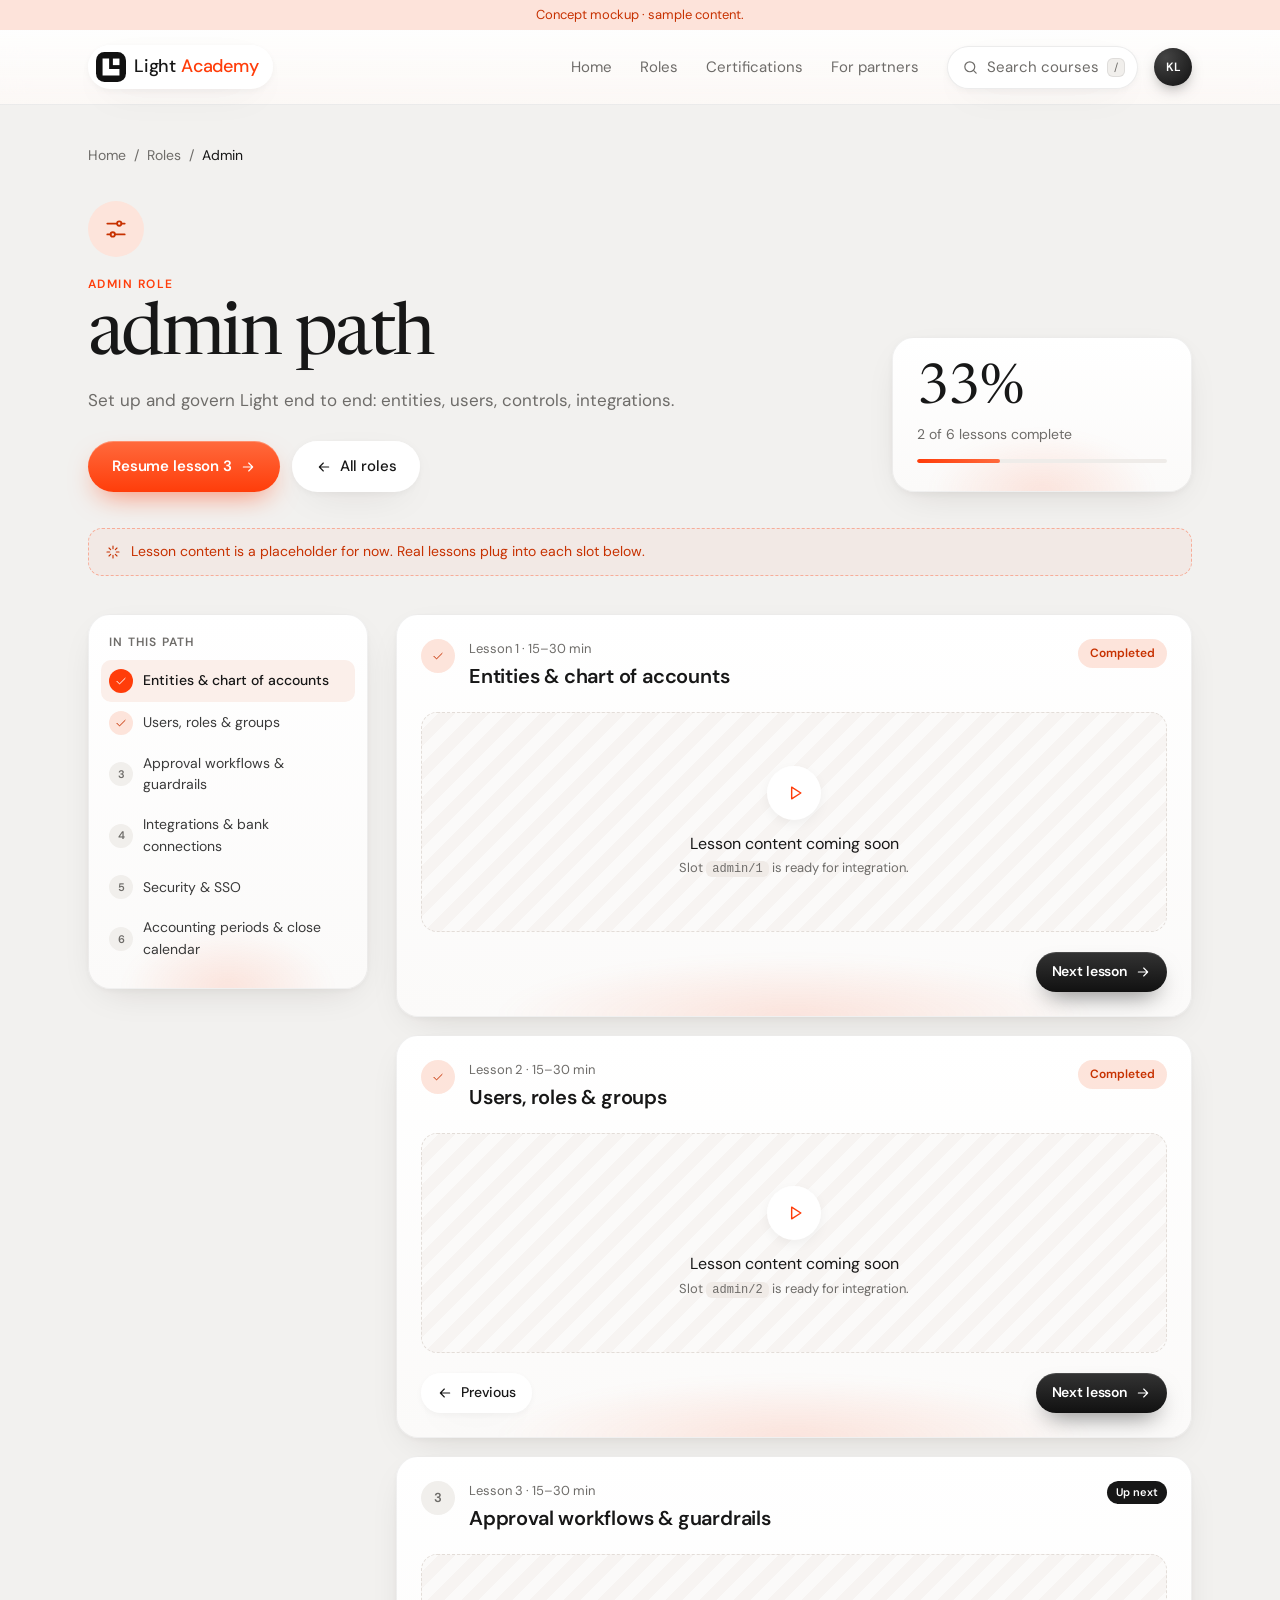
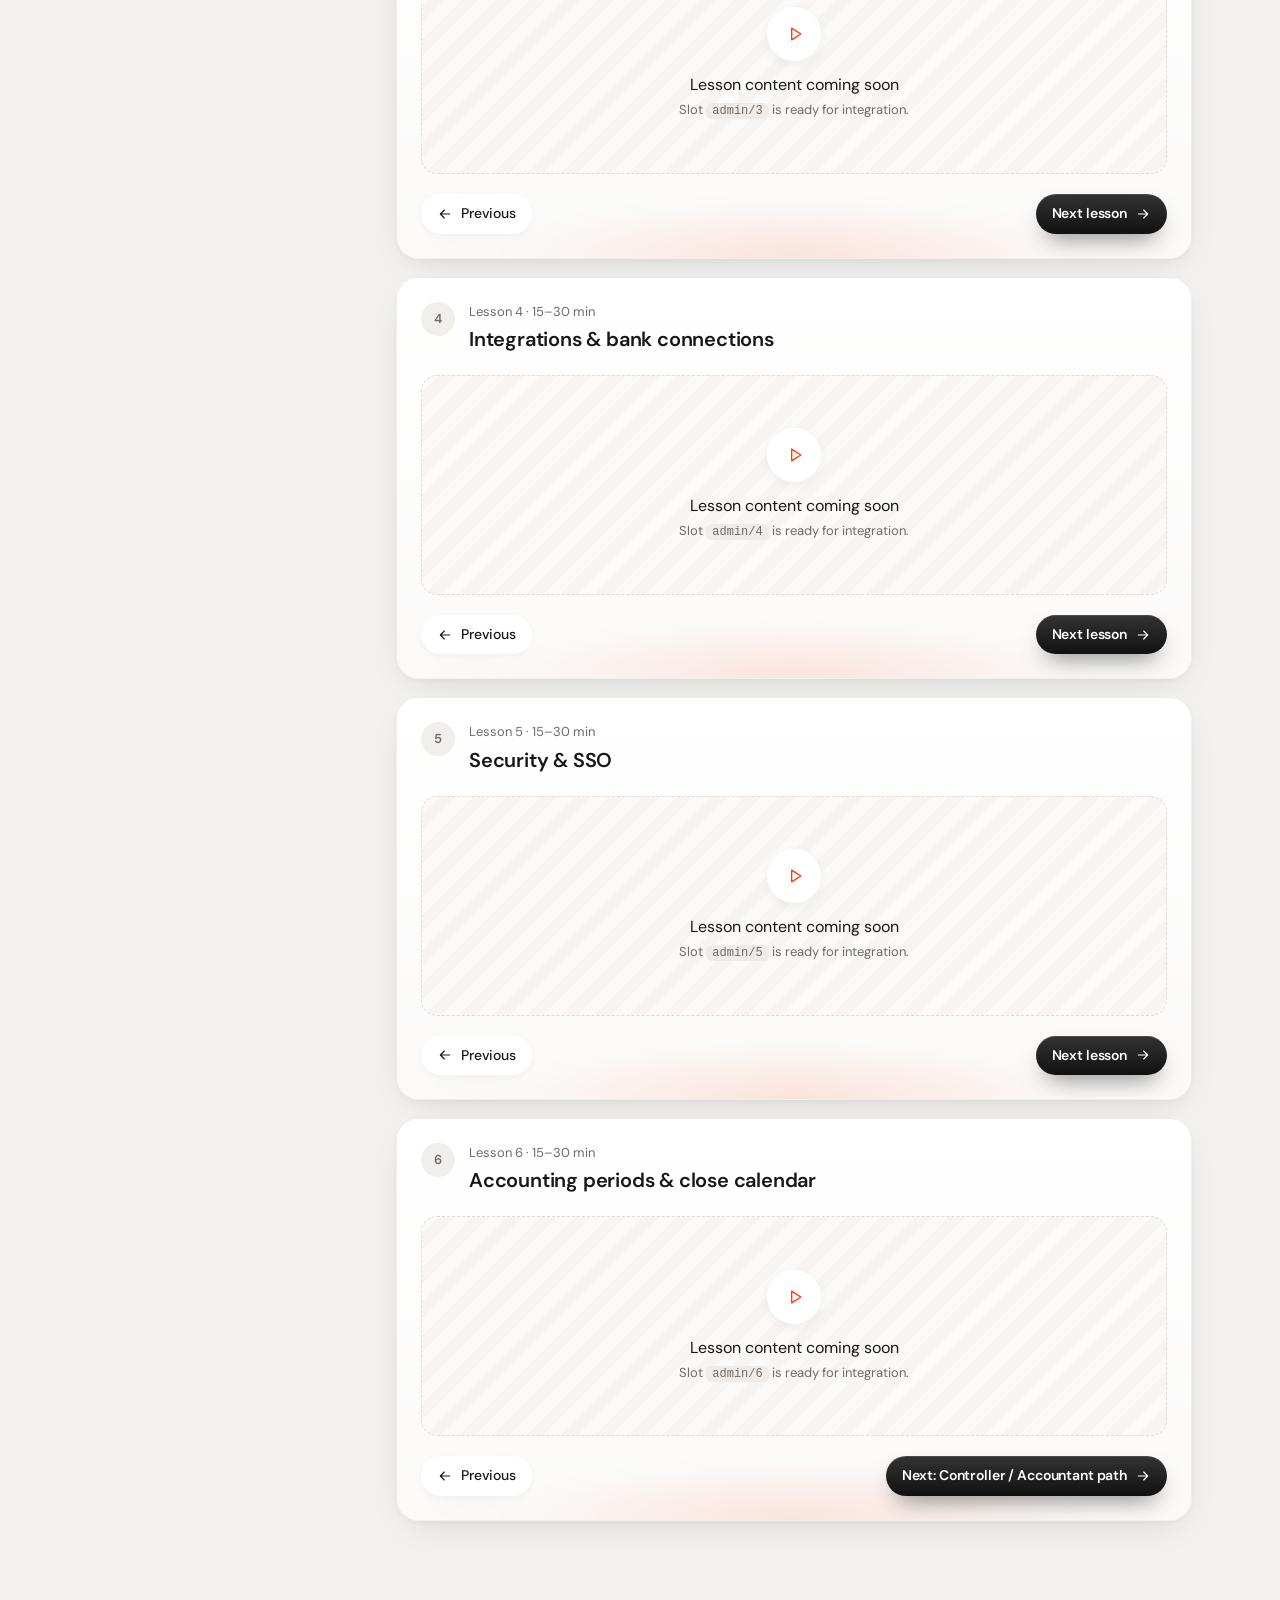
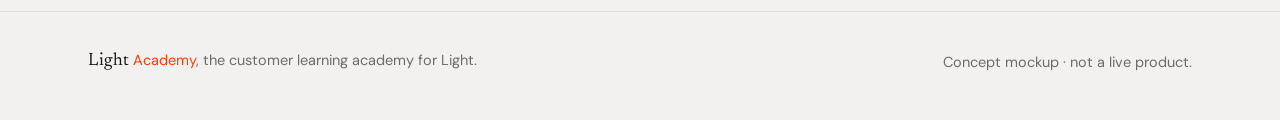
==== paths/admin.html @ 6c5096c3 "Build Light Academy homepage and role lesson pages Static homepage recreated from the Lovable mockup" ====
<!doctype html>
<html lang="en">
<head>
  <meta charset="utf-8" />
  <meta name="viewport" content="width=device-width, initial-scale=1" />
  <title>Light Academy</title>
  <link rel="preconnect" href="https://fonts.googleapis.com" />
  <link rel="preconnect" href="https://fonts.gstatic.com" crossorigin />
  <link href="https://fonts.googleapis.com/css2?family=DM+Sans:opsz,wght@9..40,400;9..40,500;9..40,600;9..40,700&family=Newsreader:ital,opsz,wght@0,6..72,400;0,6..72,500;1,6..72,400;1,6..72,500&display=swap" rel="stylesheet" />
  <link rel="stylesheet" href="../assets/css/styles.css" />
</head>
<!-- Placeholder lesson page for the "admin" path. Replace with the real lesson page when it is ready. -->
<body data-page="lesson" data-role="admin" data-base="../">
  <div class="scroll-progress" aria-hidden="true"><span></span></div>
  <div class="concept-banner">Concept mockup · sample content.</div>
  <header class="site-header" id="site-header"></header>
  <main id="lesson-root"></main>
  <footer class="site-footer" id="site-footer"></footer>
  <script src="../assets/js/data.js"></script>
  <script src="../assets/js/common.js"></script>
  <script src="../assets/js/lesson.js"></script>
</body>
</html>
---- assets/css/styles.css ----
/* ==========================================================================
   Light Academy
   ========================================================================== */

:root {
  --bg: #f2f1ef;
  --surface: #ffffff;
  --ink: #171717;
  --ink-2: #3a3a3a;
  --muted: #6e6c69;
  --line: rgba(20, 20, 20, 0.08);
  --accent: #ff3d0a;
  --accent-2: #ff6a3d;
  --accent-soft: #fde4db;
  --accent-ink: #c73100;
  --dark: #181818;
  --radius: 22px;
  --radius-sm: 14px;
  --shadow: 0 1px 0 rgba(255, 255, 255, 0.8) inset, 0 12px 40px -18px rgba(40, 20, 10, 0.18), 0 2px 6px rgba(0, 0, 0, 0.04);
  --shadow-lift: 0 1px 0 rgba(255, 255, 255, 0.8) inset, 0 26px 60px -24px rgba(60, 25, 10, 0.28), 0 4px 12px rgba(0, 0, 0, 0.05);
  --ease: cubic-bezier(0.22, 1, 0.36, 1);
  --serif: "Newsreader", "Iowan Old Style", Georgia, serif;
  --sans: "DM Sans", system-ui, -apple-system, "Segoe UI", sans-serif;
}

*,
*::before,
*::after { box-sizing: border-box; }

html { scroll-behavior: smooth; -webkit-text-size-adjust: 100%; }

body {
  margin: 0;
  background: var(--bg);
  color: var(--ink);
  font-family: var(--sans);
  font-size: 16px;
  line-height: 1.55;
  -webkit-font-smoothing: antialiased;
  overflow-x: hidden;
}
body.no-scroll { overflow: hidden; }

a { color: inherit; text-decoration: none; }
button { font: inherit; color: inherit; cursor: pointer; }
svg { display: block; }
img { max-width: 100%; }
:focus-visible { outline: 2px solid var(--accent); outline-offset: 3px; border-radius: 8px; }

.container { width: min(1104px, 100% - 32px); margin-inline: auto; }
.muted { color: var(--muted); }
.small { font-size: 13px; }
.accent-text { color: var(--accent); }

/* ---------- Scroll progress + banner ---------- */
.scroll-progress { position: fixed; inset: 0 0 auto 0; height: 3px; z-index: 60; pointer-events: none; }
.scroll-progress span {
  display: block; height: 100%;
  background: linear-gradient(90deg, var(--accent), var(--accent-2));
  transform: scaleX(0); transform-origin: left;
}
.concept-banner {
  background: #fde3da; color: var(--accent-ink);
  text-align: center; font-size: 13px; padding: 5px 16px;
}

/* ---------- Header ---------- */
.site-header {
  position: sticky; top: 0; z-index: 50;
  background: linear-gradient(180deg, rgba(255, 255, 255, 0.9), rgba(255, 250, 248, 0.75));
  backdrop-filter: saturate(1.4) blur(14px);
  -webkit-backdrop-filter: saturate(1.4) blur(14px);
  border-bottom: 1px solid var(--line);
  transition: box-shadow 0.3s var(--ease);
}
.site-header.scrolled { box-shadow: 0 10px 30px -20px rgba(60, 25, 10, 0.35); }
.header-inner { display: flex; align-items: center; gap: 16px; height: 74px; transition: height 0.3s var(--ease); }
.site-header.scrolled .header-inner { height: 62px; }

.brand {
  display: inline-flex; align-items: center; gap: 8px;
  padding: 7px 14px 7px 8px; border-radius: 999px;
  background: var(--surface); box-shadow: var(--shadow);
  font-size: 18px; font-weight: 500; letter-spacing: -0.01em;
  transition: transform 0.3s var(--ease);
}
.brand:hover { transform: translateY(-1px); }
.brand-text { white-space: nowrap; }
.brand-text span { color: var(--accent); }
.logo-mark { width: 30px; height: 30px; flex: none; }

.nav { position: relative; display: flex; gap: 4px; margin-left: auto; }
.nav-link {
  position: relative; z-index: 1;
  padding: 7px 12px; border-radius: 999px;
  color: var(--muted); font-size: 15px;
  transition: color 0.25s;
}
.nav-link:hover, .nav-link.active { color: var(--ink); }
.nav-link.active { font-weight: 500; }
.nav-indicator {
  position: absolute; top: 0; left: 0; height: 100%;
  border-radius: 999px; background: rgba(255, 61, 10, 0.08);
  opacity: 0; transition: transform 0.45s var(--ease), width 0.45s var(--ease), opacity 0.3s;
}

.search-trigger {
  display: inline-flex; align-items: center; gap: 8px;
  border: 1px solid var(--line); background: var(--surface);
  border-radius: 999px; padding: 9px 12px 9px 14px;
  color: var(--muted); font-size: 15px; box-shadow: var(--shadow);
  transition: transform 0.25s var(--ease), box-shadow 0.25s;
}
.search-trigger svg { width: 17px; height: 17px; }
.search-trigger:hover { transform: translateY(-1px); box-shadow: var(--shadow-lift); }
kbd {
  font-family: var(--sans); font-size: 11px; line-height: 1;
  padding: 3px 6px; border-radius: 6px;
  background: #f1efec; color: var(--muted); border: 1px solid var(--line);
}

.avatar-wrap { position: relative; }
.avatar {
  width: 38px; height: 38px; border-radius: 50%; border: 0;
  background: radial-gradient(circle at 30% 25%, #444, #111);
  color: #fff; font-size: 12px; font-weight: 600;
  box-shadow: 0 6px 16px -6px rgba(0, 0, 0, 0.5);
  transition: transform 0.25s var(--ease);
}
.avatar:hover { transform: scale(1.06); }
.avatar-menu, .avatar-menu.glass {
  position: absolute; right: 0; top: calc(100% + 10px); width: 260px;
  padding: 16px; border-radius: var(--radius-sm);
  opacity: 0; transform: translateY(-6px) scale(0.98); transform-origin: top right;
  pointer-events: none; transition: opacity 0.2s, transform 0.25s var(--ease);
}
.avatar-wrap.open .avatar-menu { opacity: 1; transform: none; pointer-events: auto; }
.avatar-name { margin: 0; font-weight: 600; }
.avatar-meta { margin: 2px 0 10px; color: var(--muted); font-size: 13px; }
.avatar-bar { height: 5px; border-radius: 9px; background: #eee; overflow: hidden; margin-bottom: 10px; }
.avatar-bar span { display: block; height: 100%; background: var(--accent); border-radius: 9px; }
.avatar-menu a { display: block; padding: 8px 10px; margin: 0 -10px; border-radius: 10px; font-size: 14px; }
.avatar-menu a:hover { background: #f6f3f1; }

.nav-toggle { display: none; }

/* ---------- Surfaces ---------- */
.glass {
  position: relative;
  background: linear-gradient(180deg, #ffffff 0%, #fbfaf9 100%);
  border: 1px solid rgba(0, 0, 0, 0.06);
  border-radius: var(--radius);
  box-shadow: var(--shadow);
  overflow: hidden;
  isolation: isolate;
}
.glass::after {
  content: ""; position: absolute; z-index: -1;
  left: 12%; right: 12%; bottom: -60px; height: 120px;
  background: radial-gradient(ellipse at center, rgba(255, 110, 70, 0.16), transparent 70%);
  filter: blur(6px); pointer-events: none;
}
.glow-track::before {
  content: ""; position: absolute; inset: 0; z-index: -1;
  background: radial-gradient(260px circle at var(--mx, 50%) var(--my, -200px), rgba(255, 90, 40, 0.1), transparent 60%);
  opacity: 0; transition: opacity 0.3s;
}
.glow-track:hover::before { opacity: 1; }

/* ---------- Buttons + pills ---------- */
.btn {
  display: inline-flex; align-items: center; justify-content: center; gap: 8px;
  border: 0; border-radius: 999px; padding: 14px 24px;
  font-size: 15px; font-weight: 600; letter-spacing: -0.01em; white-space: nowrap;
  transition: transform 0.35s var(--ease), box-shadow 0.3s, background 0.3s;
}
.btn-icon { display: inline-flex; }
.btn-icon svg { width: 16px; height: 16px; transition: transform 0.3s var(--ease); }
.btn:hover .btn-icon svg { transform: translateX(3px); }
.btn-primary {
  color: #fff;
  background: linear-gradient(180deg, var(--accent-2), var(--accent));
  box-shadow: 0 12px 28px -10px rgba(255, 61, 10, 0.6), inset 0 1px 0 rgba(255, 255, 255, 0.25);
}
.btn-primary:hover { box-shadow: 0 16px 34px -10px rgba(255, 61, 10, 0.7), inset 0 1px 0 rgba(255, 255, 255, 0.25); }
.btn-ghost { background: var(--surface); color: var(--ink); font-weight: 500; box-shadow: var(--shadow); }
.btn-ghost:hover { box-shadow: var(--shadow-lift); transform: translateY(-2px); }
.btn-dark {
  color: #fff; background: linear-gradient(180deg, #333, #111);
  box-shadow: 0 12px 24px -10px rgba(0, 0, 0, 0.55), inset 0 1px 0 rgba(255, 255, 255, 0.12);
}
.btn-dark:hover { transform: translateY(-2px); }
.btn-sm { padding: 9px 16px; font-size: 14px; }

.pill {
  display: inline-flex; align-items: center; gap: 6px;
  border-radius: 999px; padding: 5px 12px;
  font-size: 12px; font-weight: 600; white-space: nowrap;
}
.pill svg { width: 13px; height: 13px; }
.pill-done { background: var(--accent); color: #fff; padding: 8px 16px; font-size: 13px; }
.pill-done-soft { background: var(--accent-soft); color: var(--accent-ink); }
.pill-next { background: #171717; color: #fff; font-size: 11px; padding: 3px 9px; margin-left: 10px; }
.pill-live { background: var(--accent); color: #fff; animation: pulse-live 2.4s ease-in-out infinite; }
.pill-locked { background: rgba(255, 255, 255, 0.1); color: rgba(255, 255, 255, 0.65); }
@keyframes pulse-live {
  0%, 100% { box-shadow: 0 0 0 0 rgba(255, 61, 10, 0.5); }
  50% { box-shadow: 0 0 0 6px rgba(255, 61, 10, 0); }
}

.eyebrow { margin: 0 0 8px; color: var(--accent); font-size: 12px; font-weight: 600; letter-spacing: 0.12em; text-transform: uppercase; }
.eyebrow-brand { display: inline-flex; align-items: center; gap: 8px; color: var(--accent); font-size: 15px; margin: 0 0 20px; }
.mini-mark { display: inline-flex; }
.mini-mark svg { width: 16px; height: 16px; }
.mini-mark.light svg rect { fill: transparent; }

/* ---------- Hero ---------- */
.hero {
  display: grid; grid-template-columns: 1.1fr 0.9fr; gap: 48px; align-items: center;
  padding: 64px 0 40px;
}
.hero-title {
  margin: 0 0 22px;
  font-family: var(--serif); font-weight: 400;
  font-size: clamp(48px, 7.4vw, 86px); line-height: 1.02; letter-spacing: -0.035em;
}
.hero-title .line { display: block; }
.hero-title .word {
  display: inline-block;
  animation: word-in 0.9s var(--ease) both;
  animation-delay: calc(var(--i, 0) * 0.08s + 0.05s);
}
.hero-title .accent { color: var(--accent); position: relative; }
.hero-title .accent em { font-style: italic; padding-right: 0.06em; }
.hero-title .accent::after {
  content: ""; position: absolute; left: 2%; right: 4%; bottom: 0.06em; height: 0.06em;
  border-radius: 9px; background: currentColor; opacity: 0.35;
  transform: scaleX(0); transform-origin: left;
  animation: underline 0.9s var(--ease) 0.9s forwards;
}
@keyframes word-in {
  from { opacity: 0; transform: translateY(0.45em) rotate(2deg); filter: blur(6px); }
  to { opacity: 1; transform: none; filter: none; }
}
@keyframes underline { to { transform: scaleX(1); } }

.hero-sub { margin: 0 0 34px; max-width: 34em; color: var(--muted); font-size: 18px; }
.hero-actions { display: flex; flex-wrap: wrap; gap: 12px; }

.progress-card {
  display: block; padding: 26px 26px 20px;
  background: linear-gradient(180deg, #fff, #fbf9f8);
  border: 1px solid rgba(0, 0, 0, 0.06); border-radius: 26px;
  box-shadow: var(--shadow-lift);
  transition: transform 0.5s var(--ease), box-shadow 0.4s;
  animation: float 7s ease-in-out 1.6s infinite;
}
.progress-card:hover { transform: translateY(-6px); animation-play-state: paused; }
@keyframes float { 0%, 100% { translate: 0 0; } 50% { translate: 0 -8px; } }
.progress-card-mark svg { width: 40px; height: 40px; }
.progress-card-row { display: flex; align-items: center; gap: 20px; margin: 16px 0 18px; }
.progress-card-title { margin: 0; font-weight: 600; font-size: 17px; }
.progress-card-sub { margin: 2px 0 0; color: var(--muted); font-size: 15px; }
.progress-card-next {
  display: flex; align-items: center; justify-content: space-between;
  border-top: 1px solid var(--line); padding-top: 16px;
  color: var(--muted); font-size: 15px;
}
.progress-card-next strong { color: var(--ink); font-weight: 500; }
.progress-card-go svg { width: 18px; height: 18px; color: var(--accent); transition: transform 0.3s var(--ease); }
.progress-card:hover .progress-card-go svg { transform: translateX(4px); }

.ring { position: relative; width: 80px; height: 80px; flex: none; }
.ring svg { width: 100%; height: 100%; transform: rotate(-90deg); }
.ring circle { fill: none; stroke-width: 7; }
.ring-track { stroke: #ebe9e6; }
.ring-fill { stroke: var(--accent); stroke-linecap: round; }
.ring-value { position: absolute; inset: 0; display: grid; place-items: center; font-size: 15px; font-weight: 500; }

/* ---------- Get started banner ---------- */
.start-banner {
  position: relative; overflow: hidden; isolation: isolate;
  display: flex; align-items: center; justify-content: space-between; gap: 20px;
  padding: 38px 40px; border-radius: var(--radius);
  background: var(--dark); color: #fff;
  transition: transform 0.5s var(--ease), box-shadow 0.4s;
}
.start-banner:hover { transform: translateY(-3px); box-shadow: 0 30px 60px -30px rgba(80, 25, 5, 0.6); }
.start-banner-glow {
  position: absolute; inset: -40%; z-index: -1;
  background: radial-gradient(circle at 20% 30%, rgba(255, 70, 20, 0.35), transparent 40%);
  animation: drift 12s ease-in-out infinite alternate;
}
@keyframes drift { to { transform: translate(18%, 8%) scale(1.15); } }
.start-banner-title { margin: 0 0 6px; font-family: var(--serif); font-weight: 400; font-size: clamp(30px, 4vw, 38px); letter-spacing: -0.02em; line-height: 1.1; }
.start-banner-sub { margin: 0; color: rgba(255, 255, 255, 0.6); font-size: 15px; }
.start-banner .pill { position: relative; z-index: 1; }
.start-banner-bigmark { position: absolute; right: 50px; top: 50%; transform: translateY(-50%); opacity: 0.1; z-index: -1; }
.start-banner-bigmark svg { width: 70px; height: 70px; }
.start-banner-bigmark svg rect { fill: transparent; }
.start-banner.glow-track::before { background: radial-gradient(320px circle at var(--mx, 50%) var(--my, -300px), rgba(255, 90, 40, 0.18), transparent 60%); }

/* ---------- Sections ---------- */
.section { padding: 88px 0 0; scroll-margin-top: 70px; }
#home { scroll-margin-top: 120px; }
.section-head { margin-bottom: 30px; }
.section-title {
  margin: 0 0 8px; font-family: var(--serif); font-weight: 400;
  font-size: clamp(40px, 5.4vw, 56px); line-height: 1.05; letter-spacing: -0.03em;
}
.section-sub { margin: 0; max-width: 40em; color: var(--muted); font-size: 17px; }

/* ---------- Role grid ---------- */
.role-grid { display: grid; grid-template-columns: repeat(3, 1fr); gap: 18px; }
.role-card {
  display: flex; flex-direction: column; align-items: flex-start; text-align: left;
  min-height: 228px; padding: 24px;
  transition: transform 0.5s var(--ease), box-shadow 0.4s, border-color 0.3s, opacity 0.7s var(--ease), translate 0.7s var(--ease);
}
.role-card:hover { transform: translateY(-5px); box-shadow: var(--shadow-lift); }
.role-card:active { transform: translateY(-2px) scale(0.99); }
.role-card.selected { border-color: rgba(255, 61, 10, 0.75); box-shadow: 0 0 0 1px rgba(255, 61, 10, 0.5), var(--shadow-lift); }
.role-card .tag {
  position: absolute; top: 16px; right: 16px;
  padding: 4px 10px; border-radius: 999px;
  background: var(--accent-soft); color: var(--accent-ink);
  font-size: 10.5px; font-weight: 700; letter-spacing: 0.1em; text-transform: uppercase;
}
.role-icon {
  display: grid; place-items: center; width: 44px; height: 44px; border-radius: 50%;
  background: #f1efec; color: var(--ink-2);
  transition: background 0.35s, color 0.35s, transform 0.5s var(--ease);
}
.role-icon svg { width: 20px; height: 20px; }
.role-card:hover .role-icon { transform: rotate(-8deg) scale(1.06); }
.role-card.selected .role-icon { background: var(--accent); color: #fff; box-shadow: 0 8px 18px -8px rgba(255, 61, 10, 0.8); }
.role-name { margin-top: 20px; font-size: 18px; font-weight: 600; letter-spacing: -0.01em; }
.role-sub { margin-top: 6px; color: var(--muted); font-size: 13px; line-height: 1.5; }
.role-foot {
  display: flex; justify-content: space-between; align-items: center; width: 100%;
  margin-top: auto; padding-top: 16px; border-top: 1px solid var(--line);
  color: var(--muted); font-size: 14px;
}
.role-card .role-sub { margin-bottom: 20px; }
.role-view { display: inline-flex; align-items: center; gap: 4px; color: var(--accent); font-weight: 500; opacity: 0; transform: translateX(-6px); transition: opacity 0.3s, transform 0.35s var(--ease); }
.role-view svg { width: 14px; height: 14px; }
.role-card:hover .role-view, .role-card.selected .role-view { opacity: 1; transform: none; }

/* ---------- Path panel ---------- */
.path-panel { margin-top: 22px; padding: 30px 32px 22px; scroll-margin-top: 90px; }
.path-panel > * { transition: opacity 0.22s ease, transform 0.3s var(--ease); }
.path-panel.swapping > * { opacity: 0; transform: translateY(8px); }
.path-panel.entering .path-head { opacity: 0; transform: translateY(10px); }
.path-panel.entering .course-list li { opacity: 0; transform: translateX(-12px); }
.path-head { display: flex; align-items: center; gap: 18px; padding-bottom: 22px; }
.path-head-text { flex: 1; min-width: 0; }
.path-head h3 { margin: 0; font-size: 21px; font-weight: 600; letter-spacing: -0.01em; }
.path-head p { margin: 4px 0 0; color: var(--muted); font-size: 15px; }
.path-icon {
  display: grid; place-items: center; flex: none;
  width: 44px; height: 44px; border-radius: 50%;
  background: var(--accent-soft); color: var(--accent-ink);
}
.path-icon svg { width: 20px; height: 20px; }
.path-icon.lg { width: 56px; height: 56px; margin-bottom: 18px; }
.path-icon.lg svg { width: 26px; height: 26px; }

.path-meter { height: 4px; border-radius: 9px; background: #efece9; overflow: hidden; margin-bottom: 4px; }
.path-meter span {
  display: block; height: 100%; width: var(--w); border-radius: 9px;
  background: linear-gradient(90deg, var(--accent), var(--accent-2));
  animation: grow 1.2s var(--ease) 0.25s both;
}
@keyframes grow { from { width: 0; } }

.course-list { list-style: none; margin: 0; padding: 0; }
.course-list li {
  border-top: 1px solid var(--line);
  transition: opacity 0.45s var(--ease), transform 0.5s var(--ease);
  transition-delay: calc(var(--i) * 0.05s + 0.05s);
}
.course-row {
  display: grid; grid-template-columns: 30px 1fr auto 20px; align-items: center; gap: 14px;
  padding: 16px 10px; margin: 0 -10px; border-radius: 12px;
  transition: background 0.25s, padding 0.35s var(--ease);
}
.course-row:hover { background: #faf6f4; padding-left: 16px; }
.course-num {
  display: grid; place-items: center; width: 28px; height: 28px; border-radius: 50%;
  background: #f1efec; color: var(--muted); font-size: 12px; font-weight: 600; flex: none;
}
.course-num svg { width: 14px; height: 14px; }
.course-row.is-done .course-num, .course-num.done { background: var(--accent-soft); color: var(--accent-ink); }
.course-row.is-next .course-num { background: var(--ink); color: #fff; }
.course-title { display: flex; align-items: center; flex-wrap: wrap; font-size: 15.5px; }
.course-meta { color: var(--muted); font-size: 13px; }
.course-row.is-done .course-meta { color: var(--accent-ink); font-weight: 500; }
.course-go { color: var(--accent); opacity: 0; transform: translateX(-8px); transition: opacity 0.25s, transform 0.35s var(--ease); }
.course-go svg { width: 16px; height: 16px; }
.course-row:hover .course-go { opacity: 1; transform: none; }

/* ---------- Certifications ---------- */
.cert-shell {
  position: relative; overflow: hidden; isolation: isolate;
  padding: 52px 40px 40px; border-radius: 28px;
  background: var(--dark); color: #fff;
}
.cert-glow {
  position: absolute; z-index: -1; width: 700px; height: 700px; right: -200px; top: -380px;
  background: radial-gradient(circle, rgba(255, 70, 20, 0.35), transparent 60%);
  animation: drift 14s ease-in-out infinite alternate-reverse;
}
.cert-logo { display: inline-flex; align-items: center; gap: 6px; font-family: var(--serif); font-size: 22px; margin-bottom: 28px; }
.cert-logo .mini-mark svg { width: 20px; height: 20px; }
.cert-logo .mini-mark svg path { fill: #fff; }
.cert-title { margin: 0 0 12px; font-family: var(--serif); font-weight: 400; font-size: clamp(38px, 5vw, 50px); letter-spacing: -0.03em; line-height: 1.05; }
.cert-sub { margin: 0 0 34px; max-width: 32em; color: rgba(255, 255, 255, 0.66); font-size: 16px; }
.cert-grid { display: grid; grid-template-columns: repeat(3, 1fr); gap: 16px; }
.cert-card {
  position: relative; overflow: hidden; isolation: isolate;
  display: flex; flex-direction: column; align-items: flex-start;
  padding: 24px; min-height: 228px; border-radius: 20px;
  background: linear-gradient(180deg, rgba(255, 255, 255, 0.1), rgba(255, 255, 255, 0.04));
  border: 1px solid rgba(255, 255, 255, 0.14);
  transition: transform 0.3s var(--ease), border-color 0.3s, opacity 0.7s var(--ease), translate 0.7s var(--ease);
  will-change: transform;
}
.cert-card::after {
  content: ""; position: absolute; inset: 0; z-index: -1;
  background: radial-gradient(240px circle at var(--mx, 50%) var(--my, 120%), rgba(255, 80, 30, 0.28), transparent 65%);
  transition: opacity 0.3s;
}
.cert-card:hover { border-color: rgba(255, 110, 70, 0.5); }
.cert-icon {
  display: grid; place-items: center; width: 44px; height: 44px; border-radius: 14px;
  background: linear-gradient(180deg, var(--accent-2), var(--accent)); color: #fff;
  box-shadow: 0 10px 20px -8px rgba(255, 61, 10, 0.8);
}
.cert-icon svg { width: 20px; height: 20px; }
.cert-card h3 { margin: 20px 0 6px; font-size: 16px; font-weight: 600; }
.cert-card p { margin: 0 0 18px; color: rgba(255, 255, 255, 0.62); font-size: 14.5px; }
.cert-card .pill { margin-top: auto; }
.cert-foot { margin: 34px 0 0; color: rgba(255, 255, 255, 0.55); font-size: 14px; }
.cert-foot a { color: #fff; border-bottom: 1px solid rgba(255, 255, 255, 0.3); transition: border-color 0.2s; }
.cert-foot a:hover { border-color: var(--accent-2); }

/* ---------- Partners ---------- */
.partner-grid { display: grid; grid-template-columns: repeat(3, 1fr); gap: 18px; margin-bottom: 32px; }
.partner-card { display: block; padding: 26px 24px 30px; transition: transform 0.5s var(--ease), box-shadow 0.4s, opacity 0.7s var(--ease), translate 0.7s var(--ease); }
.partner-card:hover { transform: translateY(-5px); box-shadow: var(--shadow-lift); }
.partner-mark svg { width: 22px; height: 22px; }
.partner-mark svg rect { fill: transparent; }
.partner-mark svg path { fill: #222; }
.partner-card h3 { margin: 22px 0 8px; font-size: 16.5px; font-weight: 600; }
.partner-card p { margin: 0; color: var(--muted); font-size: 14.5px; }

/* ---------- Footer ---------- */
.site-footer { margin-top: 90px; border-top: 1px solid var(--line); }
.footer-inner { display: flex; justify-content: space-between; align-items: center; gap: 16px; flex-wrap: wrap; padding: 36px 0 44px; font-size: 14.5px; color: var(--muted); }
.footer-inner p { margin: 0; }
.footer-brand { font-family: var(--serif); font-size: 18px; color: var(--ink); }

/* ---------- Reveal on scroll ---------- */
.reveal { opacity: 0; translate: 0 22px; transition: opacity 0.8s var(--ease), translate 0.8s var(--ease); transition-delay: var(--d, 0s); }
.reveal.is-visible { opacity: 1; translate: 0 0; }
/* Cards keep their own hover transitions, so delay only the entrance. */
.role-card.reveal { transition-delay: 0s, 0s, 0s, var(--d, 0s), var(--d, 0s); }
.cert-card.reveal, .partner-card.reveal { transition-delay: 0s, 0s, var(--d, 0s), var(--d, 0s); }

/* ---------- Search ---------- */
.search-overlay {
  position: fixed; inset: 0; z-index: 80;
  display: flex; justify-content: center; align-items: flex-start; padding: 12vh 16px 16px;
  background: rgba(20, 14, 12, 0.35); backdrop-filter: blur(6px); -webkit-backdrop-filter: blur(6px);
  opacity: 0; pointer-events: none; transition: opacity 0.25s;
}
.search-overlay.open { opacity: 1; pointer-events: auto; }
.search-dialog { width: min(560px, 100%); padding: 8px; transform: translateY(-10px) scale(0.98); transition: transform 0.35s var(--ease); }
.search-overlay.open .search-dialog { transform: none; }
.search-input-row { display: flex; align-items: center; gap: 10px; padding: 10px 12px; border-bottom: 1px solid var(--line); }
.search-input-row svg { width: 18px; height: 18px; color: var(--muted); flex: none; }
.search-input-row input { flex: 1; min-width: 0; border: 0; outline: 0; background: transparent; font: inherit; font-size: 17px; color: var(--ink); }
.search-results { list-style: none; margin: 0; padding: 6px 0; max-height: 50vh; overflow: auto; }
.search-results a {
  display: flex; justify-content: space-between; gap: 12px; padding: 11px 12px; border-radius: 10px; font-size: 15px;
  animation: row-in 0.35s var(--ease) both; animation-delay: calc(var(--i) * 0.025s);
}
.search-results li[aria-selected="true"] a, .search-results a:hover { background: #faf1ed; }
.search-role { color: var(--muted); font-size: 13px; white-space: nowrap; }
.search-empty { padding: 18px 12px; color: var(--muted); }
.search-foot { display: flex; gap: 16px; margin: 0; padding: 8px 12px 6px; border-top: 1px solid var(--line); color: var(--muted); font-size: 12px; }
.search-foot kbd { margin-right: 3px; }
@keyframes row-in { from { opacity: 0; transform: translateY(4px); } }

/* ---------- Tour ---------- */
.tour-launch {
  position: fixed; right: 20px; bottom: 20px; z-index: 55;
  display: inline-flex; align-items: center; gap: 8px;
  padding: 11px 16px 11px 13px; border: 0; border-radius: 999px;
  background: var(--ink); color: #fff; font-size: 14px; font-weight: 500;
  box-shadow: 0 14px 30px -12px rgba(0, 0, 0, 0.55);
  transition: transform 0.35s var(--ease);
  animation: pop-in 0.6s var(--ease) 1.2s both;
}
.tour-launch svg { width: 18px; height: 18px; color: var(--accent-2); animation: spin-slow 8s linear infinite; }
.tour-launch:hover { transform: translateY(-3px); }
@keyframes pop-in { from { opacity: 0; transform: translateY(20px) scale(0.9); } }
@keyframes spin-slow { to { transform: rotate(360deg); } }

.tour-nudge {
  position: fixed; right: 20px; bottom: 76px; z-index: 56; width: min(300px, calc(100% - 40px));
  padding: 16px; font-size: 14.5px;
  opacity: 0; transform: translateY(12px); pointer-events: none;
  transition: opacity 0.35s, transform 0.45s var(--ease);
}
.tour-nudge.open { opacity: 1; transform: none; pointer-events: auto; }
.tour-nudge p { margin: 0 0 12px; }
.tour-nudge div { display: flex; align-items: center; gap: 12px; }
.tour-skip { border: 0; background: none; color: var(--muted); font-size: 13.5px; padding: 4px; }
.tour-skip:hover { color: var(--ink); }

.tour-overlay { position: fixed; inset: 0; z-index: 90; opacity: 0; transition: opacity 0.3s; }
.tour-overlay.open { opacity: 1; }
.tour-spot {
  position: fixed; border-radius: 26px; pointer-events: none;
  box-shadow: 0 0 0 9999px rgba(18, 12, 10, 0.55), 0 0 0 2px rgba(255, 106, 61, 0.9), 0 0 40px 6px rgba(255, 90, 40, 0.35);
  transition: left 0.5s var(--ease), top 0.5s var(--ease), width 0.5s var(--ease), height 0.5s var(--ease);
}
.tour-card {
  position: fixed; padding: 20px; border-radius: 18px;
  opacity: 0; transform: translateY(8px) scale(0.98);
  transition: opacity 0.3s, transform 0.4s var(--ease), top 0.45s var(--ease), left 0.45s var(--ease);
}
.tour-card.in { opacity: 1; transform: none; }
.tour-count { margin: 0 0 4px; color: var(--accent); font-size: 12px; font-weight: 600; letter-spacing: 0.08em; text-transform: uppercase; }
.tour-title { margin: 0 0 6px; font-size: 18px; letter-spacing: -0.01em; }
.tour-body { margin: 0 0 14px; color: var(--muted); font-size: 14.5px; }
.tour-dots { display: flex; gap: 5px; margin-bottom: 14px; }
.tour-dots span { width: 6px; height: 6px; border-radius: 9px; background: #e4e0dc; transition: width 0.35s var(--ease), background 0.3s; }
.tour-dots span.on { width: 20px; background: var(--accent); }
.tour-actions { display: flex; justify-content: space-between; align-items: center; }
.tour-actions > span { display: flex; gap: 8px; }

/* ---------- Lesson pages ---------- */
.lesson-hero { padding: 40px 0 10px; }
.crumbs { display: flex; flex-wrap: wrap; gap: 8px; margin-bottom: 34px; color: var(--muted); font-size: 14px; }
.crumbs a:hover { color: var(--accent); }
.crumbs [aria-current] { color: var(--ink); }
.lesson-hero-row { display: grid; grid-template-columns: 1fr 300px; gap: 40px; align-items: end; }
.lesson-title { margin: 0 0 12px; font-family: var(--serif); font-weight: 400; font-size: clamp(44px, 6.5vw, 72px); line-height: 1.02; letter-spacing: -0.035em; }
.lesson-actions { display: flex; flex-wrap: wrap; gap: 12px; margin-top: 28px; }
.lesson-stat { padding: 24px; }
.stat-num { margin: 0; font-family: var(--serif); font-size: 56px; line-height: 1; letter-spacing: -0.03em; }
.lesson-stat .muted { margin: 6px 0 14px; font-size: 14px; }
.integration-note {
  display: flex; align-items: center; gap: 10px; margin: 36px 0 0; padding: 12px 16px;
  border: 1px dashed rgba(255, 61, 10, 0.35); border-radius: 14px;
  background: rgba(255, 61, 10, 0.04); color: var(--accent-ink); font-size: 14px;
}
.integration-note svg { width: 16px; height: 16px; }

.lesson-layout { display: grid; grid-template-columns: 280px 1fr; gap: 28px; align-items: start; padding-top: 28px; }
.lesson-toc { position: sticky; top: 86px; padding: 18px 12px; }
.toc-head { margin: 0 8px 8px; color: var(--muted); font-size: 12px; font-weight: 600; letter-spacing: 0.1em; text-transform: uppercase; }
.lesson-toc ol { list-style: none; margin: 0; padding: 0; }
.lesson-toc a {
  position: relative; display: flex; align-items: center; gap: 10px;
  padding: 9px 8px; border-radius: 10px; font-size: 14px; color: var(--ink-2);
  transition: background 0.25s, color 0.25s;
}
.lesson-toc a .course-num { width: 24px; height: 24px; font-size: 11px; transition: background 0.3s, color 0.3s; }
.lesson-toc a.is-done .course-num { background: var(--accent-soft); color: var(--accent-ink); }
.lesson-toc a:hover { background: #f8f4f2; }
.lesson-toc a.active { background: #fbefea; color: var(--ink); font-weight: 500; }
.lesson-toc a.active .course-num { background: var(--accent); color: #fff; }

.lesson-list { display: grid; gap: 18px; }
.lesson-card { padding: 24px; scroll-margin-top: 100px; }
.lesson-card-head { display: flex; align-items: flex-start; gap: 14px; }
.lesson-card-head > div { flex: 1; }
.lesson-card-head .course-num { width: 34px; height: 34px; font-size: 13px; }
.lesson-card-head p { margin: 0 0 2px; }
.lesson-card-head h2 { margin: 0; font-size: 20px; font-weight: 600; letter-spacing: -0.01em; }
.lesson-slot {
  display: grid; place-items: center; align-content: center; gap: 2px; text-align: center;
  min-height: 220px; margin: 20px 0; padding: 20px; border-radius: 16px;
  border: 1.5px dashed #e3ddd8;
  background: repeating-linear-gradient(135deg, #fbfaf9 0 12px, #f7f4f2 12px 24px);
}
.lesson-slot p { margin: 0; }
.lesson-slot code { font-size: 12px; background: #f0ebe7; padding: 1px 6px; border-radius: 6px; }
.slot-play {
  display: grid; place-items: center; width: 54px; height: 54px; margin-bottom: 10px; border-radius: 50%;
  background: var(--surface); color: var(--accent); box-shadow: var(--shadow-lift);
  transition: transform 0.4s var(--ease);
}
.slot-play svg { width: 20px; height: 20px; margin-left: 2px; }
.lesson-card:hover .slot-play { transform: scale(1.08); }
.lesson-card-foot { display: flex; justify-content: space-between; gap: 10px; flex-wrap: wrap; }
.lesson-card.pulse { animation: lesson-pulse 1.6s var(--ease) 0.5s; }
@keyframes lesson-pulse {
  0% { box-shadow: var(--shadow), 0 0 0 0 rgba(255, 61, 10, 0.55); }
  40% { box-shadow: var(--shadow), 0 0 0 6px rgba(255, 61, 10, 0.18); }
  100% { box-shadow: var(--shadow), 0 0 0 0 rgba(255, 61, 10, 0); }
}

/* ---------- Responsive ---------- */
@media (max-width: 980px) {
  .hero { grid-template-columns: 1fr; gap: 36px; padding-top: 44px; }
  .progress-card { max-width: 480px; }
  .role-grid, .partner-grid { grid-template-columns: repeat(2, 1fr); }
  .cert-grid { grid-template-columns: 1fr; }
  .cert-card { min-height: 0; }
  .lesson-hero-row { grid-template-columns: 1fr; }
  .lesson-stat { max-width: 360px; }
  .lesson-layout { grid-template-columns: 1fr; }
  .lesson-toc { position: static; }
}

@media (max-width: 860px) {
  .nav-toggle {
    display: inline-grid; place-content: center; gap: 5px; order: 3;
    width: 40px; height: 40px; border: 0; border-radius: 50%; background: var(--surface); box-shadow: var(--shadow);
  }
  .nav-toggle span { width: 16px; height: 1.6px; background: var(--ink); border-radius: 2px; transition: transform 0.3s var(--ease); }
  .site-header.nav-open .nav-toggle span:first-child { transform: translateY(3.3px) rotate(45deg); }
  .site-header.nav-open .nav-toggle span:last-child { transform: translateY(-3.3px) rotate(-45deg); }
  .header-inner { gap: 10px; }
  .brand { margin-right: auto; }
  .nav {
    position: absolute; left: 16px; right: 16px; top: calc(100% + 8px);
    flex-direction: column; gap: 2px; padding: 10px;
    background: var(--surface); border-radius: 18px; box-shadow: var(--shadow-lift);
    opacity: 0; transform: translateY(-8px); pointer-events: none;
    transition: opacity 0.2s, transform 0.3s var(--ease);
  }
  .site-header.nav-open .nav { opacity: 1; transform: none; pointer-events: auto; }
  .nav-link { padding: 12px 14px; font-size: 16px; }
  .nav-indicator { display: none; }
  .nav-link.active { background: rgba(255, 61, 10, 0.08); }
  .search-trigger { order: 2; padding: 10px; }
  .search-trigger span, .search-trigger kbd { display: none; }
  .avatar-wrap { order: 4; }
}

@media (max-width: 620px) {
  body { font-size: 15px; }
  .brand { font-size: 16px; }
  .hero-sub { font-size: 16px; }
  .hero-actions .btn { width: 100%; white-space: normal; }
  .start-banner { flex-direction: column; align-items: flex-start; padding: 28px 24px; }
  .role-grid, .partner-grid { grid-template-columns: 1fr; }
  .role-card { min-height: 0; }
  .path-panel { padding: 22px 18px 14px; }
  .path-head { flex-wrap: wrap; }
  .path-head .btn { width: 100%; }
  .course-row { grid-template-columns: 28px 1fr auto; gap: 10px; }
  .course-go { display: none; }
  .cert-shell { padding: 36px 20px 28px; }
  .section { padding-top: 68px; }
  .tour-launch span { display: none; }
  .tour-launch { padding: 13px; }
  .lesson-card { padding: 18px; }
  .lesson-card-head .pill { display: none; }
}

@media (prefers-reduced-motion: reduce) {
  *, *::before, *::after { animation-duration: 0.01ms !important; animation-iteration-count: 1 !important; transition-duration: 0.01ms !important; scroll-behavior: auto !important; }
  .reveal { opacity: 1; translate: none; }
}
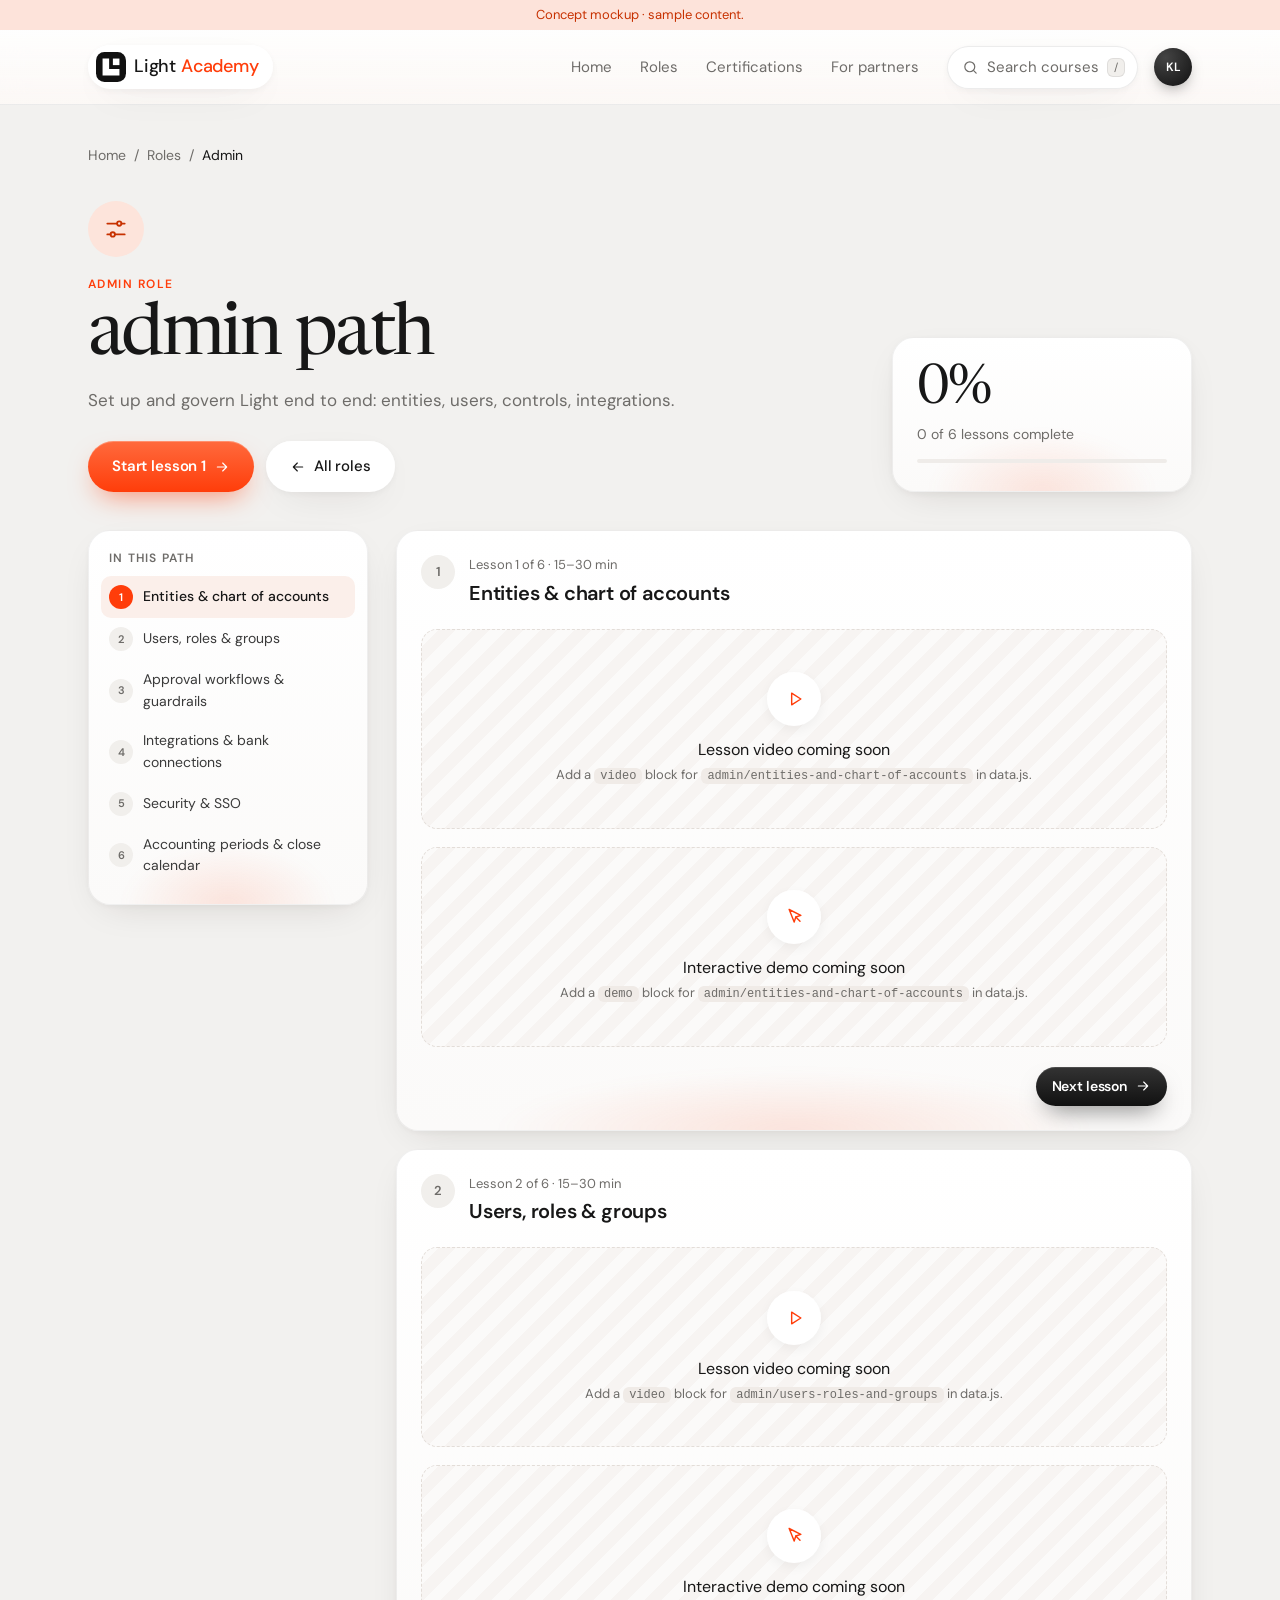
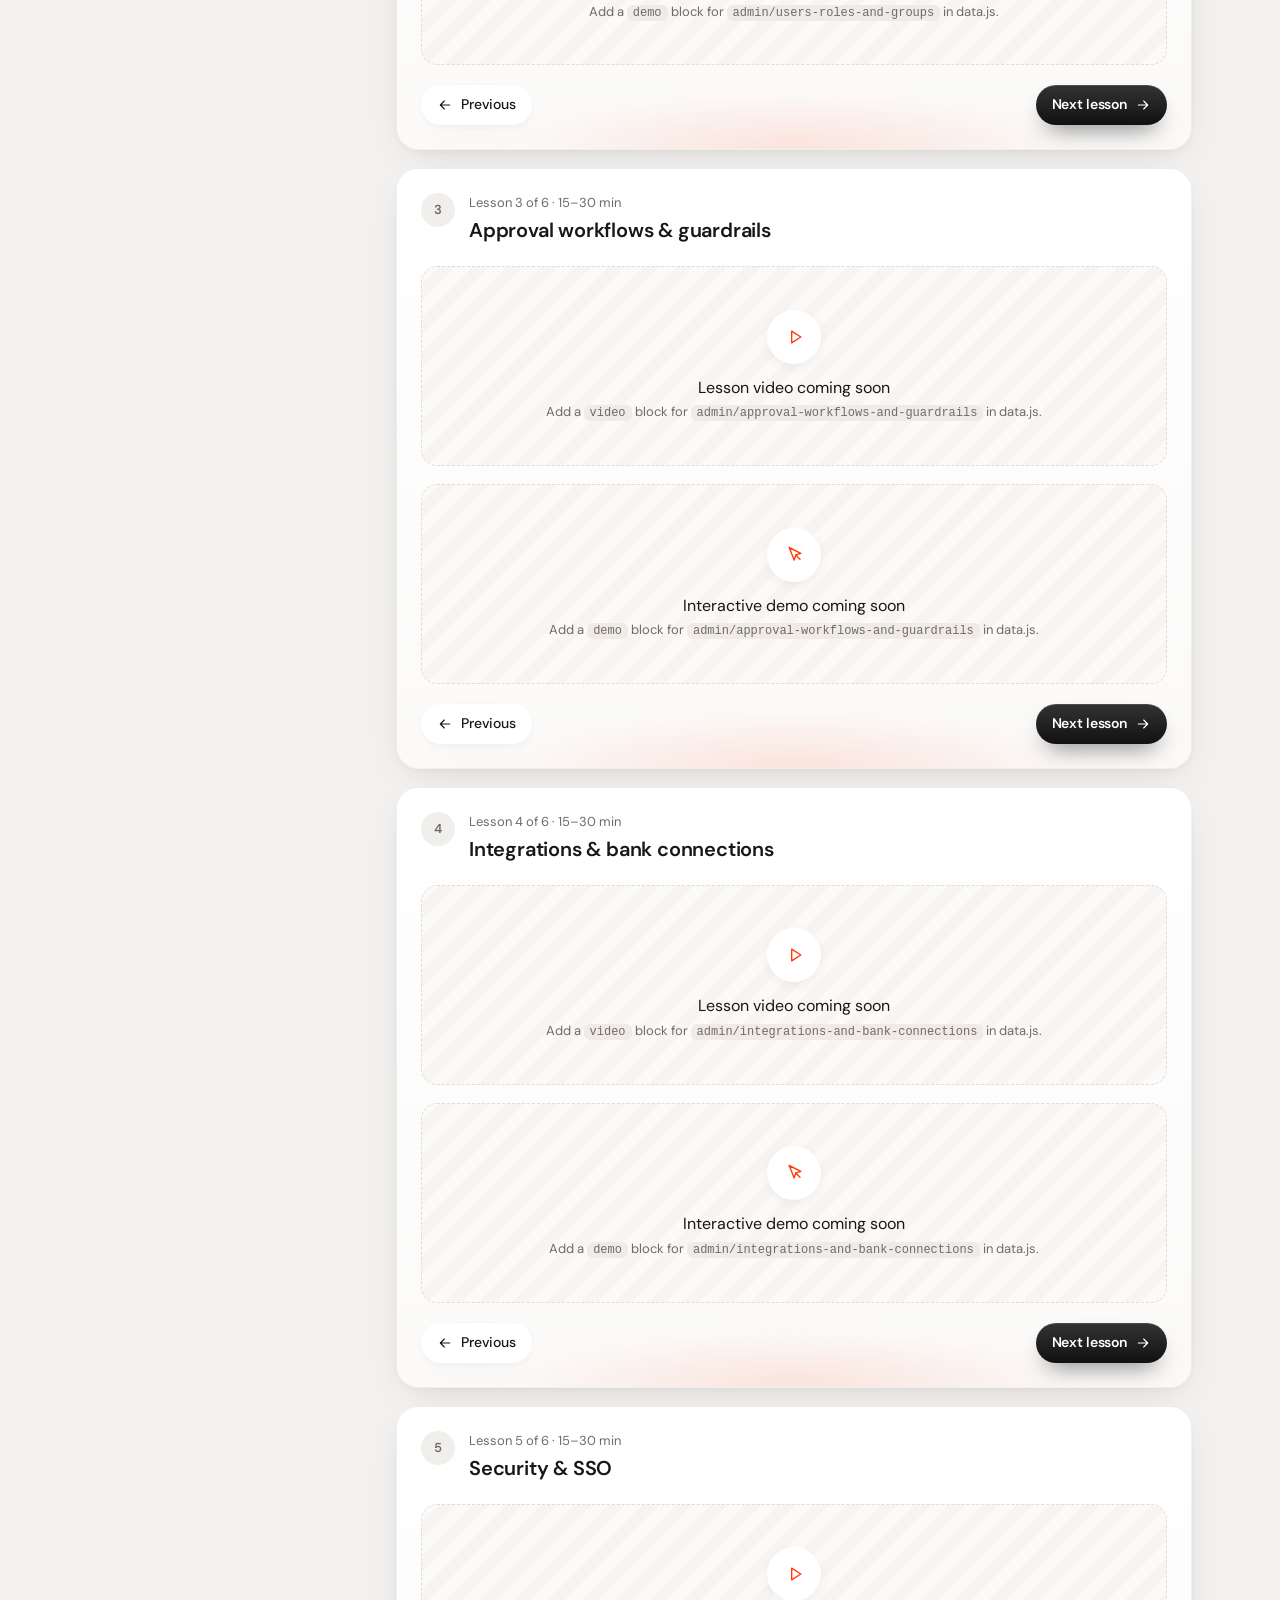
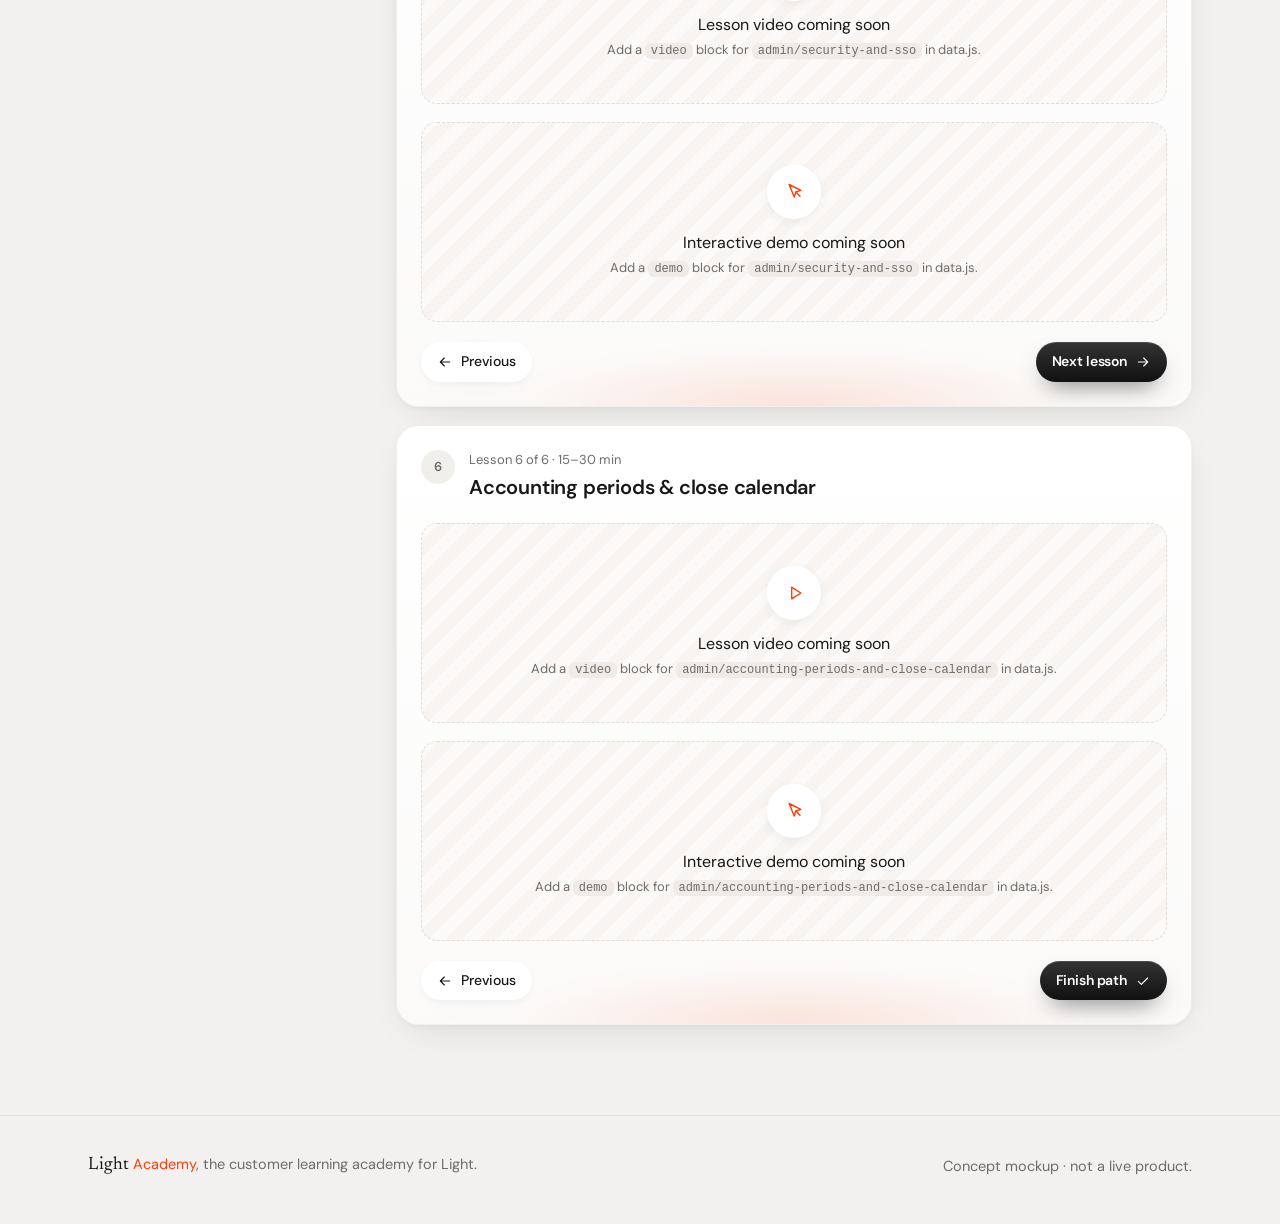
==== commit f774876c: "Play YouTube lesson videos in-page with custom controls YouTube links in lesson content now use an i" ====
--- a/paths/admin.html
+++ b/paths/admin.html
@@ -18,6 +18,7 @@
   <footer class="site-footer" id="site-footer"></footer>
   <script src="../assets/js/data.js"></script>
   <script src="../assets/js/common.js"></script>
+  <script src="../assets/js/yt-player.js"></script>
   <script src="../assets/js/lesson.js"></script>
 </body>
 </html>
--- a/assets/css/styles.css
+++ b/assets/css/styles.css
@@ -581,9 +581,34 @@
 .lesson-card-head .course-num { width: 34px; height: 34px; font-size: 13px; }
 .lesson-card-head p { margin: 0 0 2px; }
 .lesson-card-head h2 { margin: 0; font-size: 20px; font-weight: 600; letter-spacing: -0.01em; }
+.lesson-body { display: grid; gap: 18px; margin: 20px 0; }
+.block-label { display: flex; align-items: center; gap: 10px; flex-wrap: wrap; margin: 0 0 10px; font-size: 13px; }
+.block-kind {
+  display: inline-flex; align-items: center; gap: 6px; padding: 3px 10px 3px 8px; border-radius: 999px;
+  background: var(--accent-soft); color: var(--accent-ink); font-weight: 600;
+}
+.block-kind svg { width: 13px; height: 13px; }
+.block-title { color: var(--ink-2); font-weight: 500; }
+.block-caption { margin: 8px 0 0; color: var(--muted); font-size: 14px; }
+.media-frame { position: relative; overflow: hidden; border-radius: 16px; background: #111; aspect-ratio: 16 / 9; box-shadow: var(--shadow); }
+.media-frame video, .media-frame iframe { position: absolute; inset: 0; width: 100%; height: 100%; border: 0; }
+.demo-frame { aspect-ratio: auto; height: min(var(--h, 600px), 75vh); background: repeating-linear-gradient(135deg, #fbfaf9 0 12px, #f7f4f2 12px 24px); border: 1.5px solid #ece6e1; }
+.demo-frame.is-live { background: #fff; }
+.demo-launch {
+  position: absolute; inset: 0; display: grid; place-items: center; align-content: center; gap: 4px;
+  width: 100%; border: 0; background: transparent; text-align: center;
+}
+.demo-launch strong { font-size: 16px; }
+.demo-launch:hover .slot-play { transform: scale(1.1); }
+.demo-tools { display: flex; justify-content: flex-end; margin-top: 8px; }
+.demo-tools .btn svg { width: 15px; height: 15px; }
+.demo-tools [hidden] { display: none; }
+.block-text { font-size: 15.5px; color: var(--ink-2); }
+.block-text h3 { margin: 0 0 6px; font-size: 16.5px; color: var(--ink); }
+.block-text p { margin: 0 0 10px; }
 .lesson-slot {
   display: grid; place-items: center; align-content: center; gap: 2px; text-align: center;
-  min-height: 220px; margin: 20px 0; padding: 20px; border-radius: 16px;
+  min-height: 200px; padding: 20px; border-radius: 16px;
   border: 1.5px dashed #e3ddd8;
   background: repeating-linear-gradient(135deg, #fbfaf9 0 12px, #f7f4f2 12px 24px);
 }
@@ -596,12 +621,107 @@
 }
 .slot-play svg { width: 20px; height: 20px; margin-left: 2px; }
 .lesson-card:hover .slot-play { transform: scale(1.08); }
+.lesson-card.is-done { border-color: rgba(255, 61, 10, 0.22); }
+.lesson-status .pill svg { width: 12px; height: 12px; }
+.course-num.pop { animation: check-pop 0.6s var(--ease); }
+@keyframes check-pop {
+  0% { transform: scale(0.6); }
+  55% { transform: scale(1.25); box-shadow: 0 0 0 6px rgba(255, 61, 10, 0.18); }
+  100% { transform: scale(1); box-shadow: 0 0 0 0 rgba(255, 61, 10, 0); }
+}
+.lesson-toc a.active .course-num.done { background: var(--accent); color: #fff; }
+.stat-reset { margin-top: 12px; padding: 0; border: 0; background: none; color: var(--muted); font-size: 12.5px; text-decoration: underline; text-underline-offset: 3px; }
+.stat-reset:hover { color: var(--accent-ink); }
+.stat-reset[hidden] { display: none; }
+.stat-meter { transition: width 0.9s var(--ease); animation: none; }
+.path-complete { display: flex; align-items: center; gap: 18px; flex-wrap: wrap; padding: 26px; scroll-margin-top: 100px; }
+.path-complete[hidden] { display: none; }
+.path-complete h2 { margin: 0; font-family: var(--serif); font-weight: 400; font-size: 30px; letter-spacing: -0.02em; }
+.path-complete p { margin: 2px 0 0; }
+.path-complete > div:nth-child(2) { flex: 1; min-width: 200px; }
+.path-complete-badge {
+  display: grid; place-items: center; width: 54px; height: 54px; border-radius: 50%;
+  background: linear-gradient(180deg, var(--accent-2), var(--accent)); color: #fff;
+  box-shadow: 0 12px 24px -10px rgba(255, 61, 10, 0.8); animation: check-pop 0.7s var(--ease);
+}
+.path-complete-badge svg { width: 24px; height: 24px; }
+.path-complete-actions { display: flex; gap: 10px; flex-wrap: wrap; }
+.pill-start { background: #fff; color: var(--ink); padding: 8px 14px 8px 16px; font-size: 13px; }
+.pill-start svg { width: 14px; height: 14px; }
 .lesson-card-foot { display: flex; justify-content: space-between; gap: 10px; flex-wrap: wrap; }
 .lesson-card.pulse { animation: lesson-pulse 1.6s var(--ease) 0.5s; }
 @keyframes lesson-pulse {
   0% { box-shadow: var(--shadow), 0 0 0 0 rgba(255, 61, 10, 0.55); }
   40% { box-shadow: var(--shadow), 0 0 0 6px rgba(255, 61, 10, 0.18); }
   100% { box-shadow: var(--shadow), 0 0 0 0 rgba(255, 61, 10, 0); }
+}
+
+/* ---------- In-page YouTube player ---------- */
+.yt-player { position: absolute; inset: 0; overflow: hidden; background: #0d0d0d; color: #fff; outline: none; user-select: none; }
+.yt-player:focus-visible { box-shadow: inset 0 0 0 2px var(--accent-2); }
+.yt-stage, .yt-stage iframe { position: absolute; inset: 0; width: 100%; height: 100%; border: 0; }
+/* Oversize the frame slightly so YouTube's edge overlays sit outside the box. */
+.yt-stage { top: -60px; bottom: -60px; height: auto; }
+.yt-shield { position: absolute; inset: 0 0 56px 0; z-index: 2; cursor: pointer; }
+.yt-cover {
+  position: absolute; inset: 0; z-index: 3; display: grid; place-items: center; align-content: center; gap: 14px;
+  background: #0d0d0d; cursor: pointer; transition: opacity 0.35s var(--ease);
+}
+.yt-poster { position: absolute; inset: 0; width: 100%; height: 100%; object-fit: cover; opacity: 0.9; transition: transform 0.6s var(--ease); }
+.yt-cover::after { content: ""; position: absolute; inset: 0; background: linear-gradient(180deg, rgba(0,0,0,0.05), rgba(0,0,0,0.45)); }
+.yt-player:hover .yt-poster { transform: scale(1.02); }
+.yt-big-play {
+  position: relative; z-index: 1; display: grid; place-items: center; width: 72px; height: 72px; border: 0; border-radius: 50%;
+  background: linear-gradient(180deg, var(--accent-2), var(--accent)); color: #fff;
+  box-shadow: 0 14px 34px -10px rgba(255, 61, 10, 0.8); transition: transform 0.35s var(--ease);
+}
+.yt-big-play svg { width: 28px; height: 28px; margin-left: 3px; fill: currentColor; }
+.yt-big-play:hover { transform: scale(1.08); }
+.yt-cover-msg { position: relative; z-index: 1; max-width: 420px; margin: 0; padding: 10px 16px; border-radius: 12px; background: rgba(0,0,0,0.65); font-size: 14px; text-align: center; }
+.yt-cover-msg[hidden] { display: none; }
+
+/* Paused: dim the video (covers YouTube's "more videos" panel) but keep the frame visible. */
+.yt-player[data-state="paused"] .yt-cover { background: rgba(10, 10, 10, 0.72); }
+.yt-player[data-state="paused"] .yt-poster { opacity: 0; }
+.yt-player[data-state="playing"] .yt-cover,
+.yt-player[data-state="buffering"] .yt-cover { opacity: 0; pointer-events: none; }
+.yt-player[data-state="loading"] .yt-big-play,
+.yt-player[data-state="buffering"] .yt-big-play { animation: yt-pulse 1.1s ease-in-out infinite; }
+.yt-player[data-state="error"] .yt-big-play { display: none; }
+.yt-player[data-state="error"] .yt-cover { cursor: default; }
+@keyframes yt-pulse { 50% { transform: scale(0.9); opacity: 0.75; } }
+
+.yt-controls {
+  position: absolute; left: 0; right: 0; bottom: 0; z-index: 4; display: flex; align-items: center; gap: 6px;
+  height: 56px; padding: 0 12px; background: linear-gradient(180deg, transparent, rgba(0,0,0,0.75));
+  transition: opacity 0.3s, transform 0.35s var(--ease);
+}
+.yt-player[data-state="idle"] .yt-controls,
+.yt-player[data-state="loading"] .yt-controls,
+.yt-player[data-state="error"] .yt-controls { opacity: 0; transform: translateY(10px); pointer-events: none; }
+.yt-player[data-state="playing"]:not(:hover):not(:focus-within) .yt-controls { opacity: 0; transform: translateY(6px); }
+.yt-btn {
+  display: grid; place-items: center; min-width: 36px; height: 36px; padding: 0 6px; border: 0; border-radius: 10px;
+  background: transparent; color: #fff; font-size: 13px; font-weight: 600;
+}
+.yt-btn:hover { background: rgba(255,255,255,0.14); }
+.yt-btn svg { width: 19px; height: 19px; }
+.yt-toggle svg { fill: currentColor; }
+.yt-btn[hidden] { display: none; }
+.yt-time { font-size: 12.5px; font-variant-numeric: tabular-nums; white-space: nowrap; opacity: 0.9; padding: 0 4px; }
+.yt-seek {
+  --p: 0%; flex: 1; min-width: 60px; height: 18px; margin: 0 6px; background: transparent; cursor: pointer;
+  -webkit-appearance: none; appearance: none;
+}
+.yt-seek::-webkit-slider-runnable-track { height: 4px; border-radius: 9px; background: linear-gradient(90deg, var(--accent) var(--p), rgba(255,255,255,0.3) var(--p)); }
+.yt-seek::-moz-range-track { height: 4px; border-radius: 9px; background: linear-gradient(90deg, var(--accent) var(--p), rgba(255,255,255,0.3) var(--p)); }
+.yt-seek::-webkit-slider-thumb { -webkit-appearance: none; width: 14px; height: 14px; margin-top: -5px; border: 0; border-radius: 50%; background: #fff; }
+.yt-seek::-moz-range-thumb { width: 14px; height: 14px; border: 0; border-radius: 50%; background: #fff; }
+.yt-player:fullscreen { border-radius: 0; }
+.yt-player:fullscreen .yt-stage { top: -80px; bottom: -80px; }
+@media (max-width: 620px) {
+  .yt-speed, .yt-time { display: none; }
+  .yt-big-play { width: 60px; height: 60px; }
 }
 
 /* ---------- Responsive ---------- */
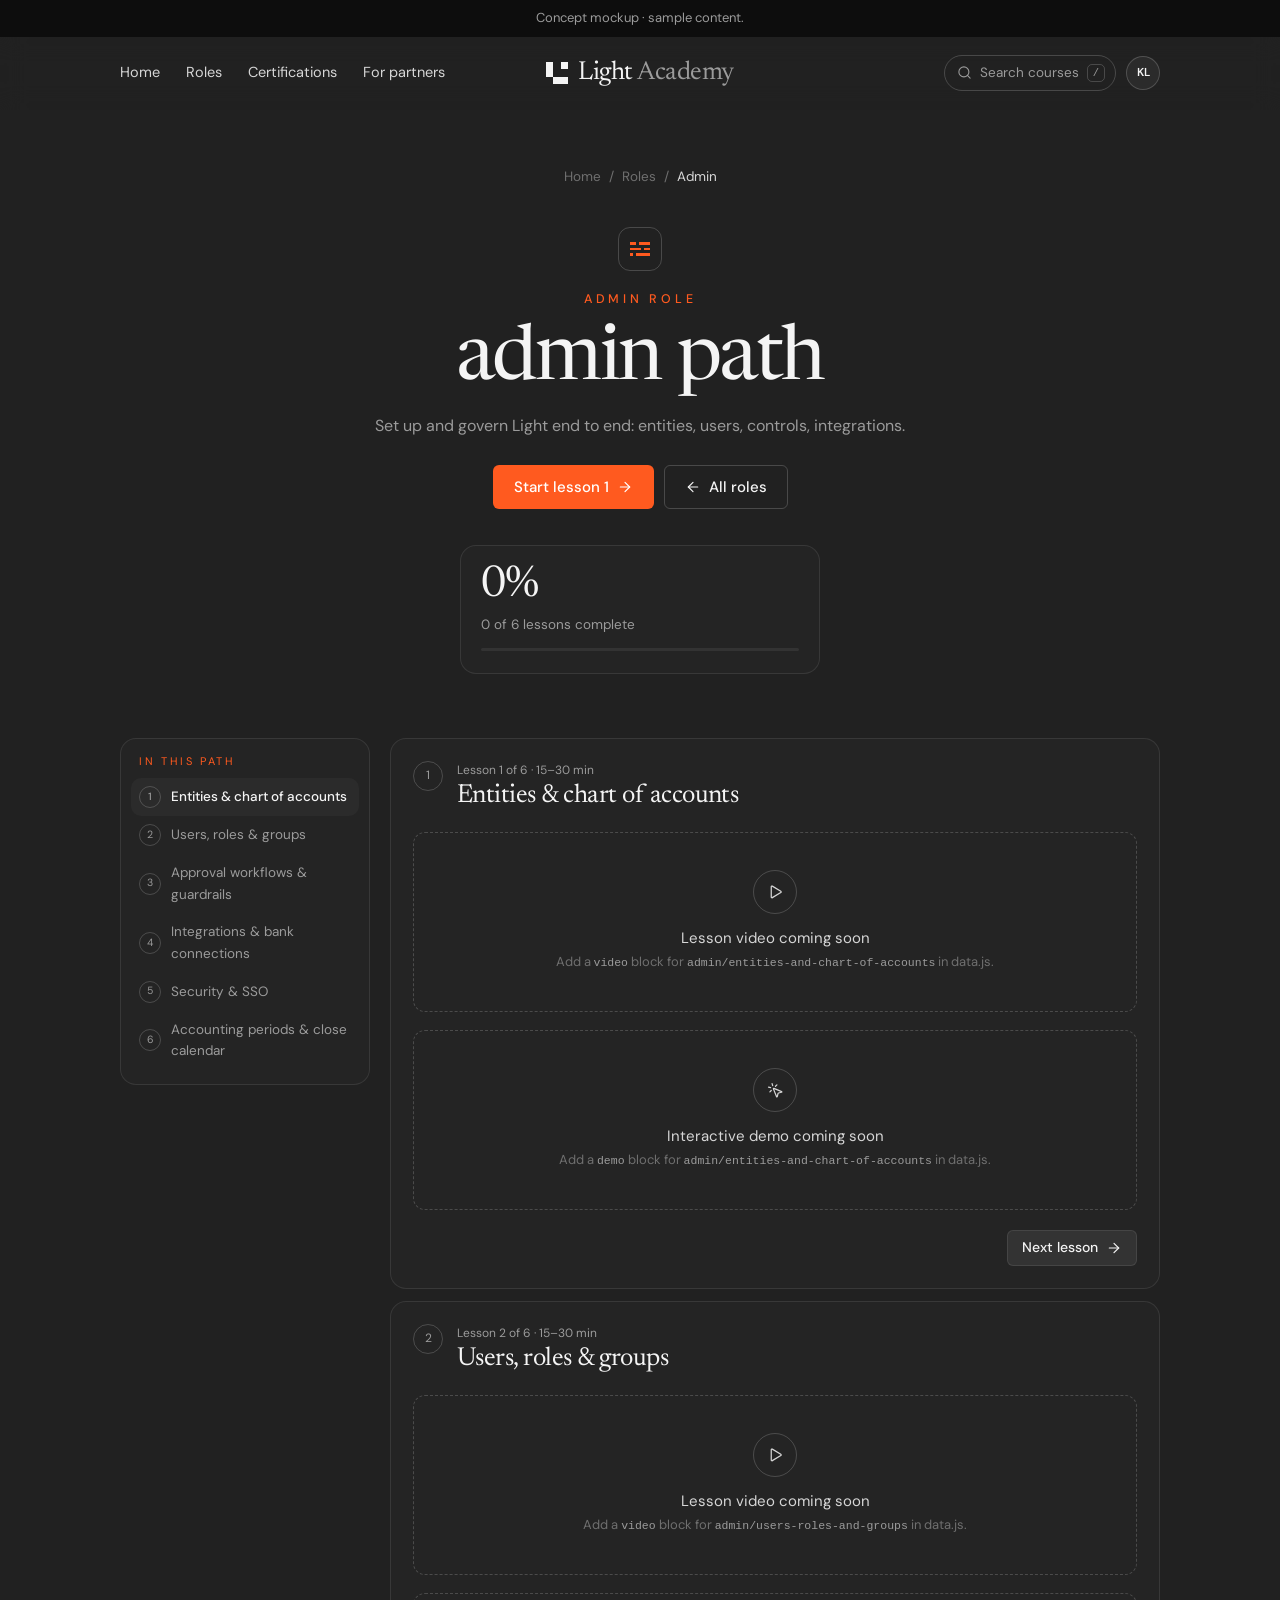
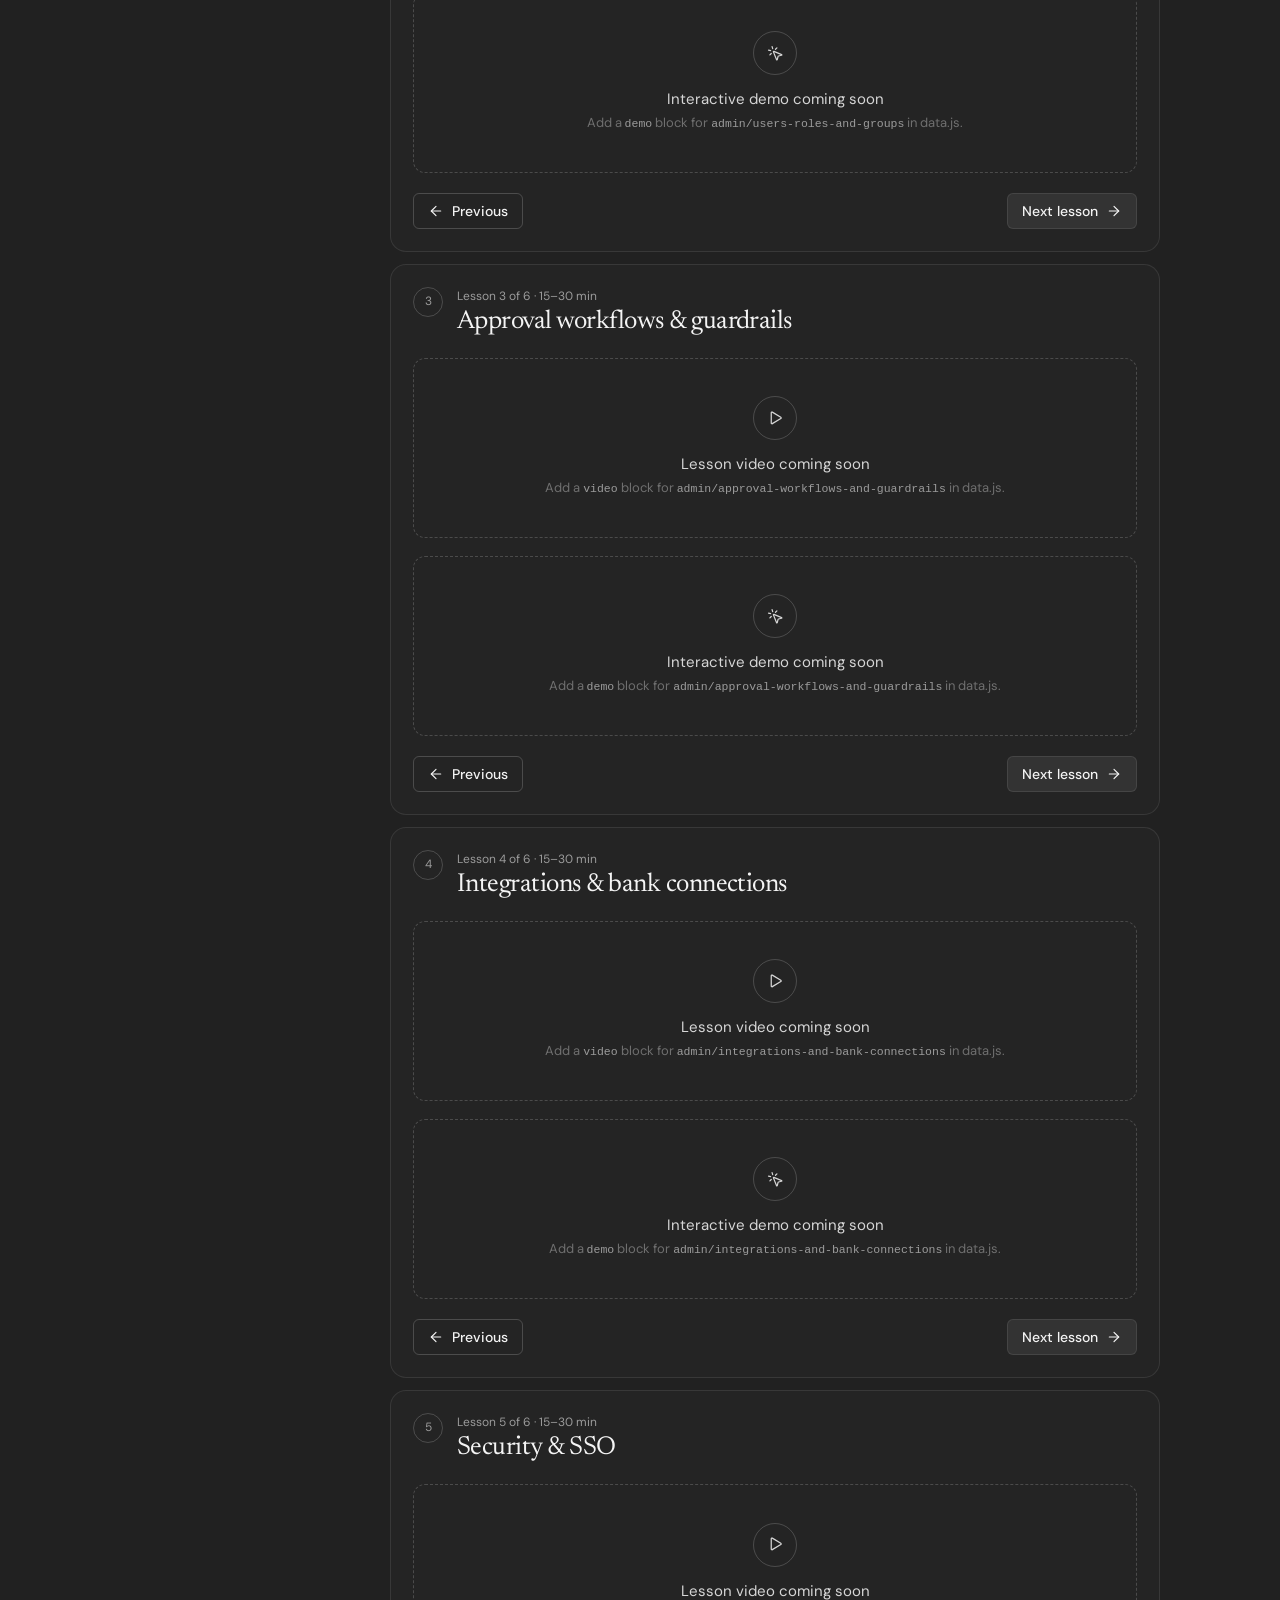
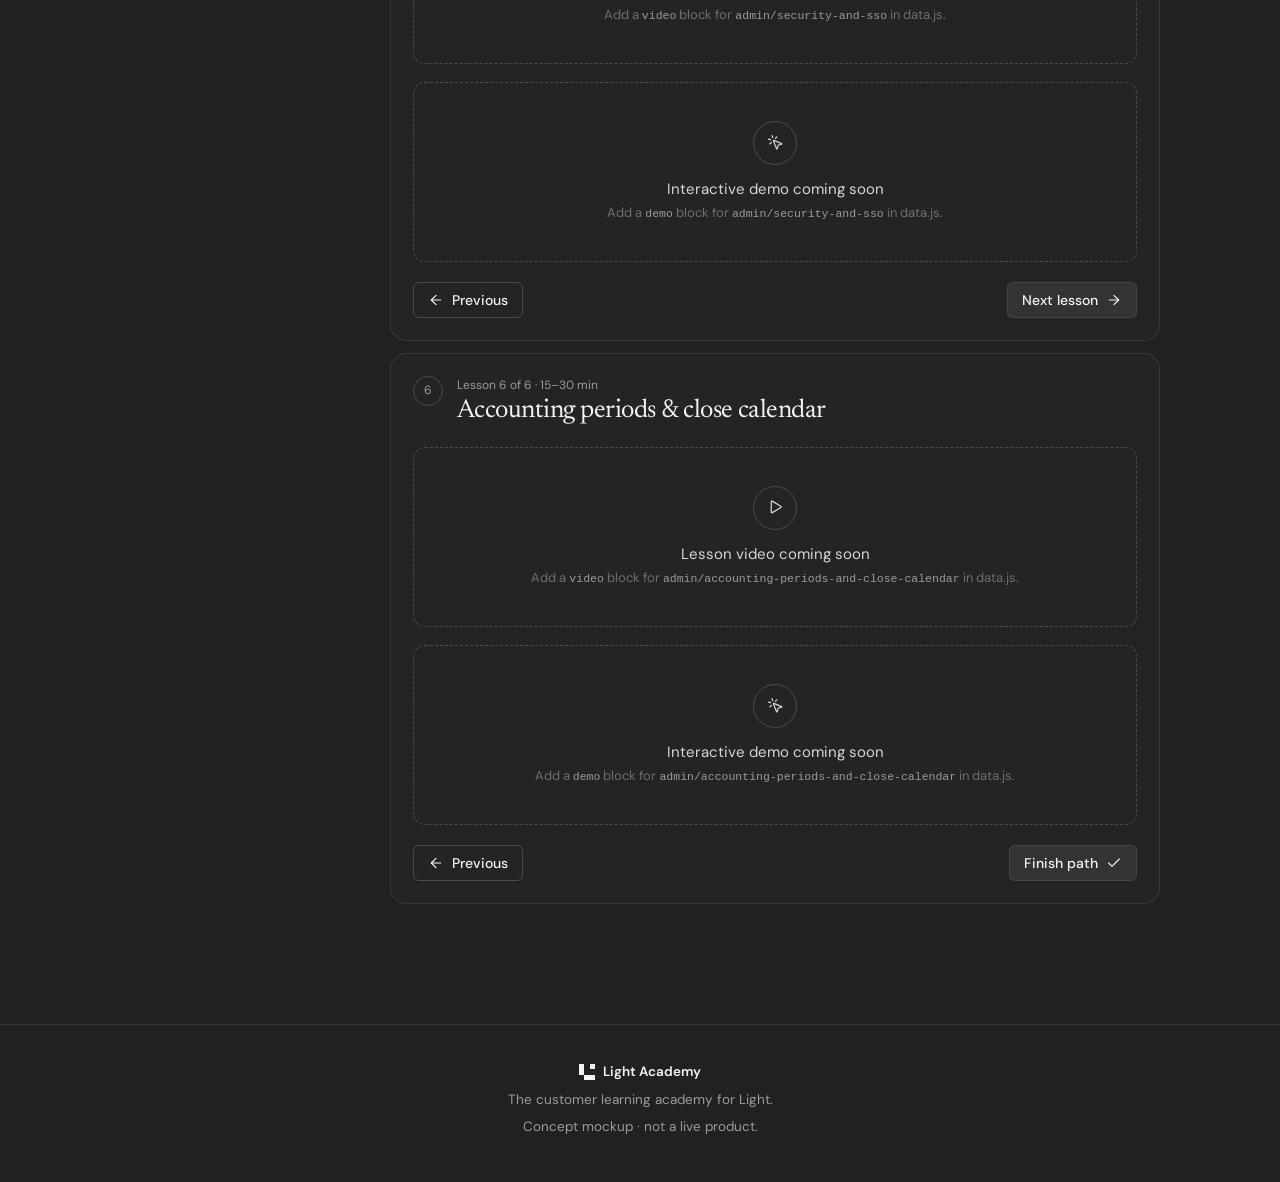
==== commit 77f0badc: "Redesign in the style of light.inc Match light.inc: serif headings (Newsreader) with DM Sans text, c" ====
--- a/paths/admin.html
+++ b/paths/admin.html
@@ -6,7 +6,7 @@
   <title>Light Academy</title>
   <link rel="preconnect" href="https://fonts.googleapis.com" />
   <link rel="preconnect" href="https://fonts.gstatic.com" crossorigin />
-  <link href="https://fonts.googleapis.com/css2?family=DM+Sans:opsz,wght@9..40,400;9..40,500;9..40,600;9..40,700&family=Newsreader:ital,opsz,wght@0,6..72,400;0,6..72,500;1,6..72,400;1,6..72,500&display=swap" rel="stylesheet" />
+  <link href="https://fonts.googleapis.com/css2?family=DM+Sans:ital,opsz,wght@0,9..40,400..600;1,9..40,400&family=Newsreader:ital,opsz,wght@0,6..72,400;0,6..72,500;1,6..72,400&display=swap" rel="stylesheet" />
   <link rel="stylesheet" href="../assets/css/styles.css" />
 </head>
 <!-- Placeholder lesson page for the "admin" path. Replace with the real lesson page when it is ready. -->
--- a/assets/css/styles.css
+++ b/assets/css/styles.css
@@ -1,26 +1,36 @@
 /* ==========================================================================
    Light Academy
+   Minimal dark theme, modelled on the Light app.
+   Fonts are set once below (--font-*) so they are easy to swap.
    ========================================================================== */
 
 :root {
-  --bg: #f2f1ef;
-  --surface: #ffffff;
-  --ink: #171717;
-  --ink-2: #3a3a3a;
-  --muted: #6e6c69;
-  --line: rgba(20, 20, 20, 0.08);
-  --accent: #ff3d0a;
-  --accent-2: #ff6a3d;
-  --accent-soft: #fde4db;
-  --accent-ink: #c73100;
-  --dark: #181818;
-  --radius: 22px;
-  --radius-sm: 14px;
-  --shadow: 0 1px 0 rgba(255, 255, 255, 0.8) inset, 0 12px 40px -18px rgba(40, 20, 10, 0.18), 0 2px 6px rgba(0, 0, 0, 0.04);
-  --shadow-lift: 0 1px 0 rgba(255, 255, 255, 0.8) inset, 0 26px 60px -24px rgba(60, 25, 10, 0.28), 0 4px 12px rgba(0, 0, 0, 0.05);
+  color-scheme: dark;
+
+  /* Fonts, matched to light.inc: a serif for headings, a rounded sans for text. */
+  --font-display: "Newsreader", "Iowan Old Style", Georgia, serif;
+  --font-body: "DM Sans", system-ui, -apple-system, "Segoe UI", sans-serif;
+  --font-mono: var(--font-body);
+
+  /* Colour */
+  --bg: #212121;
+  --surface: #242424;
+  --surface-2: #2b2b2b;
+  --surface-3: #333333;
+  --ink: #f4f4f4;
+  --ink-2: #d6d6d6;
+  --muted: #9b9b9b;
+  --faint: #6f6f6f;
+  --line: rgba(255, 255, 255, 0.09);
+  --line-strong: rgba(255, 255, 255, 0.18);
+  --accent: #ff5a1f;
+  --accent-hover: #ff6a33;
+  --success: #4ade80;
+  --success-soft: rgba(74, 222, 128, 0.12);
+
+  --radius: 16px;
+  --radius-sm: 10px;
   --ease: cubic-bezier(0.22, 1, 0.36, 1);
-  --serif: "Newsreader", "Iowan Old Style", Georgia, serif;
-  --sans: "DM Sans", system-ui, -apple-system, "Segoe UI", sans-serif;
 }
 
 *,
@@ -33,10 +43,11 @@
   margin: 0;
   background: var(--bg);
   color: var(--ink);
-  font-family: var(--sans);
-  font-size: 16px;
-  line-height: 1.55;
+  font-family: var(--font-body);
+  font-size: 15px;
+  line-height: 1.6;
   -webkit-font-smoothing: antialiased;
+  -moz-osx-font-smoothing: grayscale;
   overflow-x: hidden;
 }
 body.no-scroll { overflow: hidden; }
@@ -45,642 +56,482 @@
 button { font: inherit; color: inherit; cursor: pointer; }
 svg { display: block; }
 img { max-width: 100%; }
-:focus-visible { outline: 2px solid var(--accent); outline-offset: 3px; border-radius: 8px; }
-
-.container { width: min(1104px, 100% - 32px); margin-inline: auto; }
+::selection { background: rgba(255, 255, 255, 0.2); }
+:focus-visible { outline: 2px solid rgba(255, 255, 255, 0.7); outline-offset: 3px; border-radius: 8px; }
+
+.container { width: min(1040px, 100% - 32px); margin-inline: auto; }
 .muted { color: var(--muted); }
 .small { font-size: 13px; }
-.accent-text { color: var(--accent); }
-
-/* ---------- Scroll progress + banner ---------- */
-.scroll-progress { position: fixed; inset: 0 0 auto 0; height: 3px; z-index: 60; pointer-events: none; }
-.scroll-progress span {
-  display: block; height: 100%;
-  background: linear-gradient(90deg, var(--accent), var(--accent-2));
-  transform: scaleX(0); transform-origin: left;
-}
-.concept-banner {
-  background: #fde3da; color: var(--accent-ink);
-  text-align: center; font-size: 13px; padding: 5px 16px;
-}
-
-/* ---------- Header ---------- */
+
+/* ---------- Logo ---------- */
+.logo-mark { width: 20px; height: 20px; flex: none; color: var(--ink); }
+.logo-mark rect { fill: currentColor; }
+
+/* ---------- Top bar ---------- */
+.scroll-progress { position: fixed; inset: 0 0 auto 0; height: 2px; z-index: 60; pointer-events: none; }
+.scroll-progress span { display: block; height: 100%; background: rgba(255, 255, 255, 0.55); transform: scaleX(0); transform-origin: left; }
+.concept-banner { padding: 8px 16px; text-align: center; background: #0d0d0d; color: var(--muted); font-size: 13px; }
+
 .site-header {
   position: sticky; top: 0; z-index: 50;
-  background: linear-gradient(180deg, rgba(255, 255, 255, 0.9), rgba(255, 250, 248, 0.75));
-  backdrop-filter: saturate(1.4) blur(14px);
-  -webkit-backdrop-filter: saturate(1.4) blur(14px);
-  border-bottom: 1px solid var(--line);
-  transition: box-shadow 0.3s var(--ease);
-}
-.site-header.scrolled { box-shadow: 0 10px 30px -20px rgba(60, 25, 10, 0.35); }
-.header-inner { display: flex; align-items: center; gap: 16px; height: 74px; transition: height 0.3s var(--ease); }
-.site-header.scrolled .header-inner { height: 62px; }
-
-.brand {
-  display: inline-flex; align-items: center; gap: 8px;
-  padding: 7px 14px 7px 8px; border-radius: 999px;
-  background: var(--surface); box-shadow: var(--shadow);
-  font-size: 18px; font-weight: 500; letter-spacing: -0.01em;
-  transition: transform 0.3s var(--ease);
-}
-.brand:hover { transform: translateY(-1px); }
-.brand-text { white-space: nowrap; }
-.brand-text span { color: var(--accent); }
-.logo-mark { width: 30px; height: 30px; flex: none; }
-
-.nav { position: relative; display: flex; gap: 4px; margin-left: auto; }
-.nav-link {
-  position: relative; z-index: 1;
-  padding: 7px 12px; border-radius: 999px;
-  color: var(--muted); font-size: 15px;
-  transition: color 0.25s;
-}
+  background: rgba(33, 33, 33, 0.82);
+  backdrop-filter: saturate(1.2) blur(12px);
+  -webkit-backdrop-filter: saturate(1.2) blur(12px);
+  border-bottom: 1px solid transparent;
+  transition: border-color 0.25s;
+}
+.site-header.scrolled { border-bottom-color: var(--line); }
+.header-inner { display: grid; grid-template-columns: 1fr auto 1fr; align-items: center; gap: 16px; height: 72px; }
+
+.brand { display: inline-flex; align-items: center; gap: 10px; justify-self: center; }
+.brand .logo-mark { width: 22px; height: 22px; }
+.brand-text { white-space: nowrap; font-family: var(--font-display); font-size: 26px; line-height: 1; letter-spacing: -0.02em; }
+.brand-text span { color: var(--muted); }
+
+.nav { position: relative; display: flex; gap: 26px; justify-self: start; }
+.nav-link { position: relative; padding: 6px 0; color: var(--ink-2); font-size: 14.5px; transition: color 0.2s; }
 .nav-link:hover, .nav-link.active { color: var(--ink); }
-.nav-link.active { font-weight: 500; }
+/* A thin orange line under the section you are in. */
 .nav-indicator {
-  position: absolute; top: 0; left: 0; height: 100%;
-  border-radius: 999px; background: rgba(255, 61, 10, 0.08);
-  opacity: 0; transition: transform 0.45s var(--ease), width 0.45s var(--ease), opacity 0.3s;
-}
-
+  position: absolute; bottom: -2px; left: 0; height: 1.5px; background: var(--accent); opacity: 0;
+  transition: transform 0.4s var(--ease), width 0.4s var(--ease), opacity 0.2s;
+}
+
+.header-actions { display: flex; align-items: center; gap: 10px; justify-self: end; }
 .search-trigger {
-  display: inline-flex; align-items: center; gap: 8px;
-  border: 1px solid var(--line); background: var(--surface);
-  border-radius: 999px; padding: 9px 12px 9px 14px;
-  color: var(--muted); font-size: 15px; box-shadow: var(--shadow);
-  transition: transform 0.25s var(--ease), box-shadow 0.25s;
-}
-.search-trigger svg { width: 17px; height: 17px; }
-.search-trigger:hover { transform: translateY(-1px); box-shadow: var(--shadow-lift); }
+  display: inline-flex; align-items: center; gap: 8px; height: 36px; padding: 0 10px 0 12px;
+  border: 1px solid var(--line-strong); border-radius: 999px; background: transparent;
+  color: var(--muted); font-size: 13.5px;
+}
+.search-trigger svg { width: 15px; height: 15px; }
 kbd {
-  font-family: var(--sans); font-size: 11px; line-height: 1;
-  padding: 3px 6px; border-radius: 6px;
-  background: #f1efec; color: var(--muted); border: 1px solid var(--line);
+  font-variant-numeric: tabular-nums; font-size: 10.5px; line-height: 1;
+  padding: 3px 5px; border-radius: 5px; border: 1px solid var(--line-strong); color: var(--muted);
 }
 
 .avatar-wrap { position: relative; }
 .avatar {
-  width: 38px; height: 38px; border-radius: 50%; border: 0;
-  background: radial-gradient(circle at 30% 25%, #444, #111);
-  color: #fff; font-size: 12px; font-weight: 600;
-  box-shadow: 0 6px 16px -6px rgba(0, 0, 0, 0.5);
-  transition: transform 0.25s var(--ease);
-}
-.avatar:hover { transform: scale(1.06); }
-.avatar-menu, .avatar-menu.glass {
-  position: absolute; right: 0; top: calc(100% + 10px); width: 260px;
-  padding: 16px; border-radius: var(--radius-sm);
-  opacity: 0; transform: translateY(-6px) scale(0.98); transform-origin: top right;
-  pointer-events: none; transition: opacity 0.2s, transform 0.25s var(--ease);
+  width: 34px; height: 34px; border-radius: 50%; border: 1px solid var(--line-strong);
+  background: var(--surface-2); color: var(--ink); font-size: 11.5px; font-weight: 600;
+}
+.avatar-menu {
+  position: absolute; right: 0; top: calc(100% + 10px); width: 250px; padding: 14px;
+  background: var(--surface); border: 1px solid var(--line-strong); border-radius: 14px;
+  box-shadow: 0 20px 40px -20px rgba(0, 0, 0, 0.8);
+  opacity: 0; transform: translateY(-4px); pointer-events: none; transition: opacity 0.18s, transform 0.2s var(--ease);
 }
 .avatar-wrap.open .avatar-menu { opacity: 1; transform: none; pointer-events: auto; }
 .avatar-name { margin: 0; font-weight: 600; }
 .avatar-meta { margin: 2px 0 10px; color: var(--muted); font-size: 13px; }
-.avatar-bar { height: 5px; border-radius: 9px; background: #eee; overflow: hidden; margin-bottom: 10px; }
+.avatar-bar { height: 4px; border-radius: 9px; background: var(--surface-3); overflow: hidden; margin-bottom: 10px; }
 .avatar-bar span { display: block; height: 100%; background: var(--accent); border-radius: 9px; }
-.avatar-menu a { display: block; padding: 8px 10px; margin: 0 -10px; border-radius: 10px; font-size: 14px; }
-.avatar-menu a:hover { background: #f6f3f1; }
+.avatar-menu a { display: block; padding: 7px 0; font-size: 14px; color: var(--ink-2); }
+.avatar-menu a:hover { color: var(--ink); }
 
 .nav-toggle { display: none; }
 
-/* ---------- Surfaces ---------- */
+/* ---------- Cards ---------- */
 .glass {
   position: relative;
-  background: linear-gradient(180deg, #ffffff 0%, #fbfaf9 100%);
-  border: 1px solid rgba(0, 0, 0, 0.06);
+  background: var(--surface);
+  border: 1px solid var(--line);
   border-radius: var(--radius);
-  box-shadow: var(--shadow);
-  overflow: hidden;
-  isolation: isolate;
-}
-.glass::after {
-  content: ""; position: absolute; z-index: -1;
-  left: 12%; right: 12%; bottom: -60px; height: 120px;
-  background: radial-gradient(ellipse at center, rgba(255, 110, 70, 0.16), transparent 70%);
-  filter: blur(6px); pointer-events: none;
-}
-.glow-track::before {
-  content: ""; position: absolute; inset: 0; z-index: -1;
-  background: radial-gradient(260px circle at var(--mx, 50%) var(--my, -200px), rgba(255, 90, 40, 0.1), transparent 60%);
-  opacity: 0; transition: opacity 0.3s;
-}
-.glow-track:hover::before { opacity: 1; }
-
-/* ---------- Buttons + pills ---------- */
+}
+
+/* ---------- Buttons ---------- */
 .btn {
   display: inline-flex; align-items: center; justify-content: center; gap: 8px;
-  border: 0; border-radius: 999px; padding: 14px 24px;
-  font-size: 15px; font-weight: 600; letter-spacing: -0.01em; white-space: nowrap;
-  transition: transform 0.35s var(--ease), box-shadow 0.3s, background 0.3s;
-}
+  height: 44px; padding: 0 20px; border: 1px solid transparent; border-radius: 6px;
+  font-size: 15px; font-weight: 500; white-space: nowrap;
+  transition: transform 0.2s var(--ease), background 0.2s;
+}
+.btn:hover { transform: scale(1.03); }
+.btn:active { transform: scale(0.99); }
 .btn-icon { display: inline-flex; }
-.btn-icon svg { width: 16px; height: 16px; transition: transform 0.3s var(--ease); }
-.btn:hover .btn-icon svg { transform: translateX(3px); }
-.btn-primary {
-  color: #fff;
-  background: linear-gradient(180deg, var(--accent-2), var(--accent));
-  box-shadow: 0 12px 28px -10px rgba(255, 61, 10, 0.6), inset 0 1px 0 rgba(255, 255, 255, 0.25);
-}
-.btn-primary:hover { box-shadow: 0 16px 34px -10px rgba(255, 61, 10, 0.7), inset 0 1px 0 rgba(255, 255, 255, 0.25); }
-.btn-ghost { background: var(--surface); color: var(--ink); font-weight: 500; box-shadow: var(--shadow); }
-.btn-ghost:hover { box-shadow: var(--shadow-lift); transform: translateY(-2px); }
-.btn-dark {
-  color: #fff; background: linear-gradient(180deg, #333, #111);
-  box-shadow: 0 12px 24px -10px rgba(0, 0, 0, 0.55), inset 0 1px 0 rgba(255, 255, 255, 0.12);
-}
-.btn-dark:hover { transform: translateY(-2px); }
-.btn-sm { padding: 9px 16px; font-size: 14px; }
-
+.btn-icon svg { width: 16px; height: 16px; }
+.btn-primary { background: var(--accent); color: #fff; }
+.btn-primary:hover { background: var(--accent-hover); }
+.btn-ghost { background: transparent; color: var(--ink); border-color: var(--line-strong); }
+.btn-dark { background: var(--surface-3); color: var(--ink); border-color: var(--line); }
+.btn-sm { height: 36px; padding: 0 14px; font-size: 14px; }
+
+/* Orange text link with an arrow, like "See the ledger ->" on light.inc. */
+.text-link { display: inline-flex; align-items: center; gap: 6px; color: var(--accent); font-size: 15px; }
+.text-link svg { width: 15px; height: 15px; }
+
+/* ---------- Pills + labels ---------- */
 .pill {
-  display: inline-flex; align-items: center; gap: 6px;
-  border-radius: 999px; padding: 5px 12px;
-  font-size: 12px; font-weight: 600; white-space: nowrap;
+  display: inline-flex; align-items: center; gap: 6px; height: 26px; padding: 0 10px;
+  border-radius: 999px; border: 1px solid var(--line-strong);
+  font-size: 12px; font-weight: 500; white-space: nowrap; color: var(--ink-2);
 }
 .pill svg { width: 13px; height: 13px; }
-.pill-done { background: var(--accent); color: #fff; padding: 8px 16px; font-size: 13px; }
-.pill-done-soft { background: var(--accent-soft); color: var(--accent-ink); }
-.pill-next { background: #171717; color: #fff; font-size: 11px; padding: 3px 9px; margin-left: 10px; }
-.pill-live { background: var(--accent); color: #fff; animation: pulse-live 2.4s ease-in-out infinite; }
-.pill-locked { background: rgba(255, 255, 255, 0.1); color: rgba(255, 255, 255, 0.65); }
-@keyframes pulse-live {
-  0%, 100% { box-shadow: 0 0 0 0 rgba(255, 61, 10, 0.5); }
-  50% { box-shadow: 0 0 0 6px rgba(255, 61, 10, 0); }
-}
-
-.eyebrow { margin: 0 0 8px; color: var(--accent); font-size: 12px; font-weight: 600; letter-spacing: 0.12em; text-transform: uppercase; }
-.eyebrow-brand { display: inline-flex; align-items: center; gap: 8px; color: var(--accent); font-size: 15px; margin: 0 0 20px; }
-.mini-mark { display: inline-flex; }
-.mini-mark svg { width: 16px; height: 16px; }
-.mini-mark.light svg rect { fill: transparent; }
+.pill-done, .pill-done-soft, .pill-live { background: var(--success-soft); border-color: transparent; color: var(--success); }
+.pill-next { height: 20px; margin-left: 10px; padding: 0 8px; background: var(--ink); border-color: transparent; color: #161616; font-size: 11px; }
+.pill-locked { color: var(--muted); }
+.pill-start { color: var(--ink); }
+
+/* Small orange label with wide spacing, like "HOW IT WORKS". */
+.eyebrow { margin: 0 0 14px; color: var(--accent); font-size: 12.5px; font-weight: 500; letter-spacing: 0.3em; text-transform: uppercase; }
 
 /* ---------- Hero ---------- */
-.hero {
-  display: grid; grid-template-columns: 1.1fr 0.9fr; gap: 48px; align-items: center;
-  padding: 64px 0 40px;
-}
+.hero { padding: 96px 0 8px; text-align: center; }
+.hero-copy { display: flex; flex-direction: column; align-items: center; }
 .hero-title {
-  margin: 0 0 22px;
-  font-family: var(--serif); font-weight: 400;
-  font-size: clamp(48px, 7.4vw, 86px); line-height: 1.02; letter-spacing: -0.035em;
-}
-.hero-title .line { display: block; }
-.hero-title .word {
-  display: inline-block;
-  animation: word-in 0.9s var(--ease) both;
-  animation-delay: calc(var(--i, 0) * 0.08s + 0.05s);
-}
-.hero-title .accent { color: var(--accent); position: relative; }
-.hero-title .accent em { font-style: italic; padding-right: 0.06em; }
-.hero-title .accent::after {
-  content: ""; position: absolute; left: 2%; right: 4%; bottom: 0.06em; height: 0.06em;
-  border-radius: 9px; background: currentColor; opacity: 0.35;
-  transform: scaleX(0); transform-origin: left;
-  animation: underline 0.9s var(--ease) 0.9s forwards;
-}
-@keyframes word-in {
-  from { opacity: 0; transform: translateY(0.45em) rotate(2deg); filter: blur(6px); }
-  to { opacity: 1; transform: none; filter: none; }
-}
+  margin: 0 0 18px;
+  font-family: var(--font-display); font-weight: 400;
+  font-size: clamp(48px, 8vw, 92px); line-height: 1; letter-spacing: -0.03em;
+}
+.hero-title .word { display: inline-block; animation: fade-up 0.7s var(--ease) both; animation-delay: calc(var(--i, 0) * 0.06s); }
+.hero-title .accent em { font-style: italic; color: var(--accent); padding-right: 0.04em; }
+/* Underline sits under "our" only, so it starts from the "o". */
+.hero-title .ul { position: relative; display: inline-block; }
+.hero-title .ul::after {
+  content: ""; position: absolute; left: 0.02em; right: 0; bottom: 0.04em; height: 0.045em;
+  border-radius: 9px; background: currentColor; opacity: 0.55;
+  transform: scaleX(0); transform-origin: left; animation: underline 0.7s var(--ease) 0.6s forwards;
+}
+@keyframes fade-up { from { opacity: 0; transform: translateY(12px); } to { opacity: 1; transform: none; } }
 @keyframes underline { to { transform: scaleX(1); } }
 
-.hero-sub { margin: 0 0 34px; max-width: 34em; color: var(--muted); font-size: 18px; }
-.hero-actions { display: flex; flex-wrap: wrap; gap: 12px; }
-
+.hero-lede, .section-lede { margin: 0 auto 10px; max-width: 34em; color: var(--ink-2); font-size: 20px; line-height: 1.5; }
+.hero-sub { margin: 0 auto 32px; max-width: 36em; color: var(--muted); font-size: 16px; }
+.hero-actions { display: flex; flex-wrap: wrap; justify-content: center; gap: 10px; }
+
+.hero-visual { position: relative; max-width: 980px; margin: 56px auto 0; }
+.iso svg { display: block; width: 100%; height: auto; }
+.iso-blocks { width: min(640px, 100%); margin: 0 auto; }
+.iso-ledger { width: min(420px, 90%); margin: 8px auto 48px; }
 .progress-card {
-  display: block; padding: 26px 26px 20px;
-  background: linear-gradient(180deg, #fff, #fbf9f8);
-  border: 1px solid rgba(0, 0, 0, 0.06); border-radius: 26px;
-  box-shadow: var(--shadow-lift);
-  transition: transform 0.5s var(--ease), box-shadow 0.4s;
-  animation: float 7s ease-in-out 1.6s infinite;
-}
-.progress-card:hover { transform: translateY(-6px); animation-play-state: paused; }
-@keyframes float { 0%, 100% { translate: 0 0; } 50% { translate: 0 -8px; } }
-.progress-card-mark svg { width: 40px; height: 40px; }
-.progress-card-row { display: flex; align-items: center; gap: 20px; margin: 16px 0 18px; }
-.progress-card-title { margin: 0; font-weight: 600; font-size: 17px; }
-.progress-card-sub { margin: 2px 0 0; color: var(--muted); font-size: 15px; }
+  position: absolute; top: 12px; right: 0; display: block; width: 300px; padding: 16px 18px 12px; text-align: left;
+  background: rgba(36, 36, 36, 0.92); border: 1px solid var(--line-strong); border-radius: 12px;
+  backdrop-filter: blur(6px); -webkit-backdrop-filter: blur(6px);
+}
+.progress-card-label { margin: 0 0 12px; color: var(--muted); font-size: 11px; letter-spacing: 0.2em; text-transform: uppercase; }
+.progress-card-row { display: flex; align-items: center; gap: 14px; }
+.progress-card-title { margin: 0; font-weight: 500; font-size: 14.5px; }
+.progress-card-sub { margin: 2px 0 0; color: var(--muted); font-size: 13px; }
 .progress-card-next {
-  display: flex; align-items: center; justify-content: space-between;
-  border-top: 1px solid var(--line); padding-top: 16px;
-  color: var(--muted); font-size: 15px;
+  display: flex; align-items: center; justify-content: space-between; gap: 12px;
+  margin-top: 12px; padding-top: 10px; border-top: 1px solid var(--line);
+  color: var(--muted); font-size: 13px;
 }
 .progress-card-next strong { color: var(--ink); font-weight: 500; }
-.progress-card-go svg { width: 18px; height: 18px; color: var(--accent); transition: transform 0.3s var(--ease); }
-.progress-card:hover .progress-card-go svg { transform: translateX(4px); }
-
-.ring { position: relative; width: 80px; height: 80px; flex: none; }
+.progress-card-go svg { width: 16px; height: 16px; color: var(--muted); }
+
+.ring { position: relative; width: 48px; height: 48px; flex: none; }
 .ring svg { width: 100%; height: 100%; transform: rotate(-90deg); }
-.ring circle { fill: none; stroke-width: 7; }
-.ring-track { stroke: #ebe9e6; }
+.ring circle { fill: none; stroke-width: 5; }
+.ring-track { stroke: var(--surface-3); }
 .ring-fill { stroke: var(--accent); stroke-linecap: round; }
-.ring-value { position: absolute; inset: 0; display: grid; place-items: center; font-size: 15px; font-weight: 500; }
+.ring-value { position: absolute; inset: 0; display: grid; place-items: center; font-size: 11.5px; font-variant-numeric: tabular-nums; }
 
 /* ---------- Get started banner ---------- */
 .start-banner {
-  position: relative; overflow: hidden; isolation: isolate;
   display: flex; align-items: center; justify-content: space-between; gap: 20px;
-  padding: 38px 40px; border-radius: var(--radius);
-  background: var(--dark); color: #fff;
-  transition: transform 0.5s var(--ease), box-shadow 0.4s;
-}
-.start-banner:hover { transform: translateY(-3px); box-shadow: 0 30px 60px -30px rgba(80, 25, 5, 0.6); }
-.start-banner-glow {
-  position: absolute; inset: -40%; z-index: -1;
-  background: radial-gradient(circle at 20% 30%, rgba(255, 70, 20, 0.35), transparent 40%);
-  animation: drift 12s ease-in-out infinite alternate;
-}
-@keyframes drift { to { transform: translate(18%, 8%) scale(1.15); } }
-.start-banner-title { margin: 0 0 6px; font-family: var(--serif); font-weight: 400; font-size: clamp(30px, 4vw, 38px); letter-spacing: -0.02em; line-height: 1.1; }
-.start-banner-sub { margin: 0; color: rgba(255, 255, 255, 0.6); font-size: 15px; }
-.start-banner .pill { position: relative; z-index: 1; }
-.start-banner-bigmark { position: absolute; right: 50px; top: 50%; transform: translateY(-50%); opacity: 0.1; z-index: -1; }
-.start-banner-bigmark svg { width: 70px; height: 70px; }
-.start-banner-bigmark svg rect { fill: transparent; }
-.start-banner.glow-track::before { background: radial-gradient(320px circle at var(--mx, 50%) var(--my, -300px), rgba(255, 90, 40, 0.18), transparent 60%); }
+  margin-top: 64px; padding: 26px 28px; border-radius: var(--radius);
+  background: var(--surface); border: 1px solid var(--line);
+}
+.start-banner:hover { border-color: var(--line-strong); }
+.start-banner-title { margin: 0 0 4px; font-family: var(--font-display); font-size: 30px; font-weight: 400; letter-spacing: -0.02em; line-height: 1.15; }
+.start-banner-sub { margin: 0; color: var(--muted); font-size: 14px; }
 
 /* ---------- Sections ---------- */
-.section { padding: 88px 0 0; scroll-margin-top: 70px; }
+.section { padding: 112px 0 0; scroll-margin-top: 64px; }
 #home { scroll-margin-top: 120px; }
-.section-head { margin-bottom: 30px; }
-.section-title {
-  margin: 0 0 8px; font-family: var(--serif); font-weight: 400;
-  font-size: clamp(40px, 5.4vw, 56px); line-height: 1.05; letter-spacing: -0.03em;
-}
-.section-sub { margin: 0; max-width: 40em; color: var(--muted); font-size: 17px; }
+.section-head { margin: 0 auto 48px; max-width: 720px; text-align: center; }
+.section-title { margin: 0 0 16px; font-family: var(--font-display); font-weight: 400; font-size: clamp(40px, 5.6vw, 64px); line-height: 1.05; letter-spacing: -0.03em; }
+.section-sub { margin: 0 auto; max-width: 38em; color: var(--muted); font-size: 16px; }
+/* Full-width black band, like "Operates the business." */
+.band { margin-top: 112px; padding: 104px 0; background: #0d0d0d; }
+.band + .section { padding-top: 112px; }
+
+/* ---------- Icons in tiles ---------- */
+.role-icon, .cert-icon, .partner-mark { display: block; flex: none; color: var(--accent); }
+.role-icon svg, .cert-icon svg { width: 24px; height: 24px; }
+.partner-mark .logo-mark { width: 20px; height: 20px; color: var(--accent); }
+.path-icon {
+  display: grid; place-items: center; flex: none; width: 40px; height: 40px; border-radius: var(--radius-sm);
+  border: 1px solid var(--line-strong); color: var(--accent);
+}
+.path-icon svg { width: 19px; height: 19px; }
 
 /* ---------- Role grid ---------- */
-.role-grid { display: grid; grid-template-columns: repeat(3, 1fr); gap: 18px; }
-.role-card {
-  display: flex; flex-direction: column; align-items: flex-start; text-align: left;
-  min-height: 228px; padding: 24px;
-  transition: transform 0.5s var(--ease), box-shadow 0.4s, border-color 0.3s, opacity 0.7s var(--ease), translate 0.7s var(--ease);
-}
-.role-card:hover { transform: translateY(-5px); box-shadow: var(--shadow-lift); }
-.role-card:active { transform: translateY(-2px) scale(0.99); }
-.role-card.selected { border-color: rgba(255, 61, 10, 0.75); box-shadow: 0 0 0 1px rgba(255, 61, 10, 0.5), var(--shadow-lift); }
-.role-card .tag {
-  position: absolute; top: 16px; right: 16px;
-  padding: 4px 10px; border-radius: 999px;
-  background: var(--accent-soft); color: var(--accent-ink);
-  font-size: 10.5px; font-weight: 700; letter-spacing: 0.1em; text-transform: uppercase;
-}
-.role-icon {
-  display: grid; place-items: center; width: 44px; height: 44px; border-radius: 50%;
-  background: #f1efec; color: var(--ink-2);
-  transition: background 0.35s, color 0.35s, transform 0.5s var(--ease);
-}
-.role-icon svg { width: 20px; height: 20px; }
-.role-card:hover .role-icon { transform: rotate(-8deg) scale(1.06); }
-.role-card.selected .role-icon { background: var(--accent); color: #fff; box-shadow: 0 8px 18px -8px rgba(255, 61, 10, 0.8); }
-.role-name { margin-top: 20px; font-size: 18px; font-weight: 600; letter-spacing: -0.01em; }
-.role-sub { margin-top: 6px; color: var(--muted); font-size: 13px; line-height: 1.5; }
-.role-foot {
-  display: flex; justify-content: space-between; align-items: center; width: 100%;
-  margin-top: auto; padding-top: 16px; border-top: 1px solid var(--line);
-  color: var(--muted); font-size: 14px;
-}
-.role-card .role-sub { margin-bottom: 20px; }
-.role-view { display: inline-flex; align-items: center; gap: 4px; color: var(--accent); font-weight: 500; opacity: 0; transform: translateX(-6px); transition: opacity 0.3s, transform 0.35s var(--ease); }
-.role-view svg { width: 14px; height: 14px; }
-.role-card:hover .role-view, .role-card.selected .role-view { opacity: 1; transform: none; }
+.role-grid, .partner-grid, .cert-grid { display: grid; grid-template-columns: repeat(3, 1fr); column-gap: 40px; row-gap: 48px; }
+.role-card, .partner-card, .cert-card {
+  position: relative; display: flex; flex-direction: column; align-items: flex-start; text-align: left;
+  padding: 26px 0 0; border: 0; border-top: 1px solid var(--line-strong); border-radius: 0; background: none;
+  transition: border-color 0.2s, opacity 0.6s var(--ease), translate 0.6s var(--ease);
+}
+.role-card.selected { border-top-color: var(--accent); box-shadow: inset 0 1px 0 var(--accent); }
+.role-card .tag { position: absolute; top: 26px; right: 0; color: var(--muted); font-size: 10.5px; letter-spacing: 0.22em; text-transform: uppercase; }
+.role-name, .partner-card h3, .cert-card h3 { margin: 18px 0 8px; font-family: var(--font-display); font-size: 26px; font-weight: 400; letter-spacing: -0.02em; line-height: 1.15; }
+.role-sub, .partner-card p, .cert-card p { margin: 0 0 18px; color: var(--muted); font-size: 14.5px; line-height: 1.55; }
+.role-foot { display: flex; justify-content: space-between; align-items: center; gap: 12px; width: 100%; margin-top: auto; color: var(--faint); font-size: 13.5px; }
+.role-view { font-size: 14.5px; }
+.role-card.selected .role-name { color: var(--ink); }
 
 /* ---------- Path panel ---------- */
-.path-panel { margin-top: 22px; padding: 30px 32px 22px; scroll-margin-top: 90px; }
-.path-panel > * { transition: opacity 0.22s ease, transform 0.3s var(--ease); }
-.path-panel.swapping > * { opacity: 0; transform: translateY(8px); }
-.path-panel.entering .path-head { opacity: 0; transform: translateY(10px); }
-.path-panel.entering .course-list li { opacity: 0; transform: translateX(-12px); }
-.path-head { display: flex; align-items: center; gap: 18px; padding-bottom: 22px; }
+.path-panel { margin-top: 48px; padding: 26px 28px 14px; scroll-margin-top: 90px; }
+.path-panel > * { transition: opacity 0.2s ease, transform 0.25s var(--ease); }
+.path-panel.swapping > * { opacity: 0; transform: translateY(6px); }
+.path-panel.entering .path-head { opacity: 0; }
+.path-panel.entering .course-list li { opacity: 0; transform: translateY(4px); }
+.path-head { display: flex; align-items: center; gap: 14px; padding-bottom: 18px; }
 .path-head-text { flex: 1; min-width: 0; }
-.path-head h3 { margin: 0; font-size: 21px; font-weight: 600; letter-spacing: -0.01em; }
-.path-head p { margin: 4px 0 0; color: var(--muted); font-size: 15px; }
-.path-icon {
-  display: grid; place-items: center; flex: none;
-  width: 44px; height: 44px; border-radius: 50%;
-  background: var(--accent-soft); color: var(--accent-ink);
-}
-.path-icon svg { width: 20px; height: 20px; }
-.path-icon.lg { width: 56px; height: 56px; margin-bottom: 18px; }
-.path-icon.lg svg { width: 26px; height: 26px; }
-
-.path-meter { height: 4px; border-radius: 9px; background: #efece9; overflow: hidden; margin-bottom: 4px; }
-.path-meter span {
-  display: block; height: 100%; width: var(--w); border-radius: 9px;
-  background: linear-gradient(90deg, var(--accent), var(--accent-2));
-  animation: grow 1.2s var(--ease) 0.25s both;
-}
+.path-head h3 { margin: 0; font-family: var(--font-display); font-size: 26px; font-weight: 400; letter-spacing: -0.02em; line-height: 1.15; }
+.path-head p { margin: 2px 0 0; color: var(--muted); font-size: 14px; }
+.path-icon.lg { width: 44px; height: 44px; margin: 0 auto 18px; border-radius: 12px; }
+.path-icon.lg svg { width: 22px; height: 22px; }
+
+.path-meter { height: 3px; border-radius: 9px; background: var(--surface-3); overflow: hidden; margin-bottom: 4px; }
+.path-meter span { display: block; height: 100%; width: var(--w); border-radius: 9px; background: var(--accent); animation: grow 1s var(--ease) 0.2s both; }
 @keyframes grow { from { width: 0; } }
 
 .course-list { list-style: none; margin: 0; padding: 0; }
-.course-list li {
-  border-top: 1px solid var(--line);
-  transition: opacity 0.45s var(--ease), transform 0.5s var(--ease);
-  transition-delay: calc(var(--i) * 0.05s + 0.05s);
-}
-.course-row {
-  display: grid; grid-template-columns: 30px 1fr auto 20px; align-items: center; gap: 14px;
-  padding: 16px 10px; margin: 0 -10px; border-radius: 12px;
-  transition: background 0.25s, padding 0.35s var(--ease);
-}
-.course-row:hover { background: #faf6f4; padding-left: 16px; }
+.course-list li { border-top: 1px solid var(--line); transition: opacity 0.35s var(--ease), transform 0.4s var(--ease); transition-delay: calc(var(--i) * 0.04s); }
+.course-row { display: grid; grid-template-columns: 28px 1fr auto 18px; align-items: center; gap: 14px; padding: 14px 0; }
 .course-num {
-  display: grid; place-items: center; width: 28px; height: 28px; border-radius: 50%;
-  background: #f1efec; color: var(--muted); font-size: 12px; font-weight: 600; flex: none;
-}
-.course-num svg { width: 14px; height: 14px; }
-.course-row.is-done .course-num, .course-num.done { background: var(--accent-soft); color: var(--accent-ink); }
-.course-row.is-next .course-num { background: var(--ink); color: #fff; }
-.course-title { display: flex; align-items: center; flex-wrap: wrap; font-size: 15.5px; }
-.course-meta { color: var(--muted); font-size: 13px; }
-.course-row.is-done .course-meta { color: var(--accent-ink); font-weight: 500; }
-.course-go { color: var(--accent); opacity: 0; transform: translateX(-8px); transition: opacity 0.25s, transform 0.35s var(--ease); }
-.course-go svg { width: 16px; height: 16px; }
-.course-row:hover .course-go { opacity: 1; transform: none; }
+  display: grid; place-items: center; width: 26px; height: 26px; border-radius: 50%; flex: none;
+  border: 1px solid var(--line-strong); color: var(--muted); font-size: 11.5px; font-variant-numeric: tabular-nums;
+}
+.course-num svg { width: 13px; height: 13px; }
+.course-row.is-done .course-num, .course-num.done { background: var(--success-soft); border-color: transparent; color: var(--success); }
+.course-row.is-next .course-num { background: var(--ink); border-color: transparent; color: #161616; }
+.course-title { display: flex; align-items: center; flex-wrap: wrap; font-size: 15px; color: var(--ink-2); transition: color 0.2s; }
+.course-row:hover .course-title { color: var(--ink); }
+.course-meta { color: var(--faint); font-size: 13px; font-variant-numeric: tabular-nums; }
+.course-row.is-done .course-meta { color: var(--success); }
+.course-go { color: var(--accent); opacity: 0; transition: opacity 0.2s; }
+.course-go svg { width: 15px; height: 15px; }
+.course-row:hover .course-go { opacity: 1; }
 
 /* ---------- Certifications ---------- */
-.cert-shell {
-  position: relative; overflow: hidden; isolation: isolate;
-  padding: 52px 40px 40px; border-radius: 28px;
-  background: var(--dark); color: #fff;
-}
-.cert-glow {
-  position: absolute; z-index: -1; width: 700px; height: 700px; right: -200px; top: -380px;
-  background: radial-gradient(circle, rgba(255, 70, 20, 0.35), transparent 60%);
-  animation: drift 14s ease-in-out infinite alternate-reverse;
-}
-.cert-logo { display: inline-flex; align-items: center; gap: 6px; font-family: var(--serif); font-size: 22px; margin-bottom: 28px; }
-.cert-logo .mini-mark svg { width: 20px; height: 20px; }
-.cert-logo .mini-mark svg path { fill: #fff; }
-.cert-title { margin: 0 0 12px; font-family: var(--serif); font-weight: 400; font-size: clamp(38px, 5vw, 50px); letter-spacing: -0.03em; line-height: 1.05; }
-.cert-sub { margin: 0 0 34px; max-width: 32em; color: rgba(255, 255, 255, 0.66); font-size: 16px; }
-.cert-grid { display: grid; grid-template-columns: repeat(3, 1fr); gap: 16px; }
-.cert-card {
-  position: relative; overflow: hidden; isolation: isolate;
-  display: flex; flex-direction: column; align-items: flex-start;
-  padding: 24px; min-height: 228px; border-radius: 20px;
-  background: linear-gradient(180deg, rgba(255, 255, 255, 0.1), rgba(255, 255, 255, 0.04));
-  border: 1px solid rgba(255, 255, 255, 0.14);
-  transition: transform 0.3s var(--ease), border-color 0.3s, opacity 0.7s var(--ease), translate 0.7s var(--ease);
-  will-change: transform;
-}
-.cert-card::after {
-  content: ""; position: absolute; inset: 0; z-index: -1;
-  background: radial-gradient(240px circle at var(--mx, 50%) var(--my, 120%), rgba(255, 80, 30, 0.28), transparent 65%);
-  transition: opacity 0.3s;
-}
-.cert-card:hover { border-color: rgba(255, 110, 70, 0.5); }
-.cert-icon {
-  display: grid; place-items: center; width: 44px; height: 44px; border-radius: 14px;
-  background: linear-gradient(180deg, var(--accent-2), var(--accent)); color: #fff;
-  box-shadow: 0 10px 20px -8px rgba(255, 61, 10, 0.8);
-}
-.cert-icon svg { width: 20px; height: 20px; }
-.cert-card h3 { margin: 20px 0 6px; font-size: 16px; font-weight: 600; }
-.cert-card p { margin: 0 0 18px; color: rgba(255, 255, 255, 0.62); font-size: 14.5px; }
+.cert-shell { text-align: center; }
 .cert-card .pill { margin-top: auto; }
-.cert-foot { margin: 34px 0 0; color: rgba(255, 255, 255, 0.55); font-size: 14px; }
-.cert-foot a { color: #fff; border-bottom: 1px solid rgba(255, 255, 255, 0.3); transition: border-color 0.2s; }
-.cert-foot a:hover { border-color: var(--accent-2); }
+.cert-foot { margin: 56px 0 0; color: var(--muted); font-size: 15px; }
+.cert-foot .text-link { font-size: inherit; }
 
 /* ---------- Partners ---------- */
-.partner-grid { display: grid; grid-template-columns: repeat(3, 1fr); gap: 18px; margin-bottom: 32px; }
-.partner-card { display: block; padding: 26px 24px 30px; transition: transform 0.5s var(--ease), box-shadow 0.4s, opacity 0.7s var(--ease), translate 0.7s var(--ease); }
-.partner-card:hover { transform: translateY(-5px); box-shadow: var(--shadow-lift); }
-.partner-mark svg { width: 22px; height: 22px; }
-.partner-mark svg rect { fill: transparent; }
-.partner-mark svg path { fill: #222; }
-.partner-card h3 { margin: 22px 0 8px; font-size: 16.5px; font-weight: 600; }
-.partner-card p { margin: 0; color: var(--muted); font-size: 14.5px; }
+.partner-grid { margin-bottom: 56px; }
+.partner-card .text-link { margin-top: auto; }
+.section-cta { display: flex; justify-content: center; }
+
+/* ---------- Pixel icons ---------- */
+.pixel-icon { display: block; width: auto; height: 20px; color: var(--accent); }
+.role-icon .pixel-icon, .cert-icon .pixel-icon, .partner-mark .pixel-icon, .step-icon .pixel-icon { height: 20px; }
+.path-icon .pixel-icon { height: 16px; }
+.path-icon.lg .pixel-icon { height: 20px; }
+
+/* ---------- How it works: columns with thin dividers ---------- */
+.steps { display: grid; grid-template-columns: repeat(4, 1fr); border-top: 1px solid var(--line-strong); }
+.step { display: flex; flex-direction: column; align-items: flex-start; padding: 28px 28px 4px; border-left: 1px solid var(--line); }
+.step:first-child { padding-left: 0; border-left: 0; }
+.step:last-child { padding-right: 0; }
+.step-icon { display: block; height: 20px; margin-bottom: 22px; }
+.step h3 { margin: 0 0 10px; font-family: var(--font-display); font-size: 24px; font-weight: 400; letter-spacing: -0.02em; line-height: 1.15; }
+.step p { margin: 0 0 18px; color: var(--muted); font-size: 14.5px; line-height: 1.6; }
+.step .text-link { margin-top: auto; }
+
+/* ---------- FAQ ---------- */
+.faq { max-width: 880px; }
+.faq-title { margin: 0 0 22px; font-family: var(--font-display); font-size: 30px; font-weight: 400; letter-spacing: -0.02em; }
+.faq details { border-top: 1px solid var(--line-strong); }
+.faq details:last-of-type { border-bottom: 1px solid var(--line-strong); }
+.faq summary {
+  display: flex; align-items: center; justify-content: space-between; gap: 20px; padding: 18px 0; cursor: pointer; list-style: none;
+  font-family: var(--font-display); font-size: 21px; letter-spacing: -0.01em; color: var(--ink);
+}
+.faq summary::-webkit-details-marker { display: none; }
+.faq summary::after { content: "+"; flex: none; color: var(--accent); font-family: var(--font-body); font-size: 24px; font-weight: 300; line-height: 1; transition: transform 0.25s var(--ease); }
+.faq details[open] summary::after { transform: rotate(45deg); }
+.faq details p { margin: -4px 0 20px; max-width: 42em; color: var(--muted); font-size: 15px; }
 
 /* ---------- Footer ---------- */
-.site-footer { margin-top: 90px; border-top: 1px solid var(--line); }
-.footer-inner { display: flex; justify-content: space-between; align-items: center; gap: 16px; flex-wrap: wrap; padding: 36px 0 44px; font-size: 14.5px; color: var(--muted); }
+.site-footer { margin-top: 120px; border-top: 1px solid var(--line); }
+.footer-inner { display: flex; flex-direction: column; align-items: center; gap: 6px; padding: 36px 0 44px; text-align: center; font-size: 13.5px; color: var(--muted); }
 .footer-inner p { margin: 0; }
-.footer-brand { font-family: var(--serif); font-size: 18px; color: var(--ink); }
+.footer-brand { display: inline-flex; align-items: center; gap: 8px; color: var(--ink); font-weight: 600; }
+.footer-brand .logo-mark { width: 16px; height: 16px; }
+.accent-text { color: var(--muted); }
 
 /* ---------- Reveal on scroll ---------- */
-.reveal { opacity: 0; translate: 0 22px; transition: opacity 0.8s var(--ease), translate 0.8s var(--ease); transition-delay: var(--d, 0s); }
+.reveal { opacity: 0; translate: 0 14px; transition: opacity 0.6s var(--ease), translate 0.6s var(--ease); transition-delay: var(--d, 0s); }
 .reveal.is-visible { opacity: 1; translate: 0 0; }
-/* Cards keep their own hover transitions, so delay only the entrance. */
-.role-card.reveal { transition-delay: 0s, 0s, 0s, var(--d, 0s), var(--d, 0s); }
-.cert-card.reveal, .partner-card.reveal { transition-delay: 0s, 0s, var(--d, 0s), var(--d, 0s); }
+.role-card.reveal, .cert-card.reveal, .partner-card.reveal { transition-delay: 0s, var(--d, 0s), var(--d, 0s); }
 
 /* ---------- Search ---------- */
 .search-overlay {
-  position: fixed; inset: 0; z-index: 80;
-  display: flex; justify-content: center; align-items: flex-start; padding: 12vh 16px 16px;
-  background: rgba(20, 14, 12, 0.35); backdrop-filter: blur(6px); -webkit-backdrop-filter: blur(6px);
-  opacity: 0; pointer-events: none; transition: opacity 0.25s;
+  position: fixed; inset: 0; z-index: 80; display: flex; justify-content: center; align-items: flex-start; padding: 14vh 16px 16px;
+  background: rgba(0, 0, 0, 0.6); opacity: 0; pointer-events: none; transition: opacity 0.2s;
 }
 .search-overlay.open { opacity: 1; pointer-events: auto; }
-.search-dialog { width: min(560px, 100%); padding: 8px; transform: translateY(-10px) scale(0.98); transition: transform 0.35s var(--ease); }
+.search-dialog {
+  width: min(560px, 100%); padding: 6px; border-radius: 16px; background: var(--surface); border: 1px solid var(--line-strong);
+  box-shadow: 0 30px 60px -30px rgba(0, 0, 0, 0.9); transform: translateY(-6px); transition: transform 0.25s var(--ease);
+}
 .search-overlay.open .search-dialog { transform: none; }
 .search-input-row { display: flex; align-items: center; gap: 10px; padding: 10px 12px; border-bottom: 1px solid var(--line); }
-.search-input-row svg { width: 18px; height: 18px; color: var(--muted); flex: none; }
-.search-input-row input { flex: 1; min-width: 0; border: 0; outline: 0; background: transparent; font: inherit; font-size: 17px; color: var(--ink); }
+.search-input-row svg { width: 17px; height: 17px; color: var(--muted); flex: none; }
+.search-input-row input { flex: 1; min-width: 0; border: 0; outline: 0; background: transparent; font: inherit; font-size: 16px; color: var(--ink); }
+.search-input-row input::placeholder { color: var(--faint); font-variant-numeric: tabular-nums; font-size: 14px; }
 .search-results { list-style: none; margin: 0; padding: 6px 0; max-height: 50vh; overflow: auto; }
-.search-results a {
-  display: flex; justify-content: space-between; gap: 12px; padding: 11px 12px; border-radius: 10px; font-size: 15px;
-  animation: row-in 0.35s var(--ease) both; animation-delay: calc(var(--i) * 0.025s);
-}
-.search-results li[aria-selected="true"] a, .search-results a:hover { background: #faf1ed; }
-.search-role { color: var(--muted); font-size: 13px; white-space: nowrap; }
+.search-results a { display: flex; justify-content: space-between; gap: 12px; padding: 10px 12px; border-radius: 10px; font-size: 14.5px; }
+.search-results li[aria-selected="true"] a { background: var(--surface-2); }
+.search-role { color: var(--muted); font-size: 12.5px; white-space: nowrap; }
 .search-empty { padding: 18px 12px; color: var(--muted); }
-.search-foot { display: flex; gap: 16px; margin: 0; padding: 8px 12px 6px; border-top: 1px solid var(--line); color: var(--muted); font-size: 12px; }
+.search-foot { display: flex; gap: 16px; margin: 0; padding: 8px 12px 6px; border-top: 1px solid var(--line); color: var(--faint); font-size: 12px; }
 .search-foot kbd { margin-right: 3px; }
-@keyframes row-in { from { opacity: 0; transform: translateY(4px); } }
 
 /* ---------- Tour ---------- */
 .tour-launch {
-  position: fixed; right: 20px; bottom: 20px; z-index: 55;
-  display: inline-flex; align-items: center; gap: 8px;
-  padding: 11px 16px 11px 13px; border: 0; border-radius: 999px;
-  background: var(--ink); color: #fff; font-size: 14px; font-weight: 500;
-  box-shadow: 0 14px 30px -12px rgba(0, 0, 0, 0.55);
-  transition: transform 0.35s var(--ease);
-  animation: pop-in 0.6s var(--ease) 1.2s both;
-}
-.tour-launch svg { width: 18px; height: 18px; color: var(--accent-2); animation: spin-slow 8s linear infinite; }
-.tour-launch:hover { transform: translateY(-3px); }
-@keyframes pop-in { from { opacity: 0; transform: translateY(20px) scale(0.9); } }
-@keyframes spin-slow { to { transform: rotate(360deg); } }
+  position: fixed; right: 20px; bottom: 20px; z-index: 55; display: inline-flex; align-items: center; gap: 8px;
+  height: 40px; padding: 0 16px 0 12px; border-radius: 999px; border: 1px solid var(--line-strong);
+  background: var(--surface); color: var(--ink); font-size: 13.5px; font-weight: 500;
+  box-shadow: 0 10px 30px -12px rgba(0, 0, 0, 0.8); transition: transform 0.2s var(--ease);
+}
+.tour-launch svg { width: 16px; height: 16px; color: var(--muted); }
+.tour-launch:hover { transform: scale(1.03); }
 
 .tour-nudge {
-  position: fixed; right: 20px; bottom: 76px; z-index: 56; width: min(300px, calc(100% - 40px));
-  padding: 16px; font-size: 14.5px;
-  opacity: 0; transform: translateY(12px); pointer-events: none;
-  transition: opacity 0.35s, transform 0.45s var(--ease);
+  position: fixed; right: 20px; bottom: 72px; z-index: 56; width: min(300px, calc(100% - 40px)); padding: 16px; font-size: 14px;
+  background: var(--surface); border: 1px solid var(--line-strong); border-radius: 14px;
+  opacity: 0; transform: translateY(8px); pointer-events: none; transition: opacity 0.25s, transform 0.3s var(--ease);
 }
 .tour-nudge.open { opacity: 1; transform: none; pointer-events: auto; }
 .tour-nudge p { margin: 0 0 12px; }
 .tour-nudge div { display: flex; align-items: center; gap: 12px; }
-.tour-skip { border: 0; background: none; color: var(--muted); font-size: 13.5px; padding: 4px; }
+.tour-skip { border: 0; background: none; color: var(--muted); font-size: 13px; padding: 4px; }
 .tour-skip:hover { color: var(--ink); }
 
-.tour-overlay { position: fixed; inset: 0; z-index: 90; opacity: 0; transition: opacity 0.3s; }
+.tour-overlay { position: fixed; inset: 0; z-index: 90; opacity: 0; transition: opacity 0.25s; }
 .tour-overlay.open { opacity: 1; }
 .tour-spot {
-  position: fixed; border-radius: 26px; pointer-events: none;
-  box-shadow: 0 0 0 9999px rgba(18, 12, 10, 0.55), 0 0 0 2px rgba(255, 106, 61, 0.9), 0 0 40px 6px rgba(255, 90, 40, 0.35);
-  transition: left 0.5s var(--ease), top 0.5s var(--ease), width 0.5s var(--ease), height 0.5s var(--ease);
+  position: fixed; border-radius: 20px; pointer-events: none;
+  box-shadow: 0 0 0 9999px rgba(0, 0, 0, 0.66), 0 0 0 1.5px rgba(255, 255, 255, 0.6);
+  transition: left 0.45s var(--ease), top 0.45s var(--ease), width 0.45s var(--ease), height 0.45s var(--ease);
 }
 .tour-card {
-  position: fixed; padding: 20px; border-radius: 18px;
-  opacity: 0; transform: translateY(8px) scale(0.98);
-  transition: opacity 0.3s, transform 0.4s var(--ease), top 0.45s var(--ease), left 0.45s var(--ease);
+  position: fixed; padding: 18px; border-radius: 14px; background: var(--surface); border: 1px solid var(--line-strong);
+  opacity: 0; transform: translateY(6px); transition: opacity 0.25s, transform 0.3s var(--ease), top 0.4s var(--ease), left 0.4s var(--ease);
 }
 .tour-card.in { opacity: 1; transform: none; }
-.tour-count { margin: 0 0 4px; color: var(--accent); font-size: 12px; font-weight: 600; letter-spacing: 0.08em; text-transform: uppercase; }
-.tour-title { margin: 0 0 6px; font-size: 18px; letter-spacing: -0.01em; }
-.tour-body { margin: 0 0 14px; color: var(--muted); font-size: 14.5px; }
+.tour-count { margin: 0 0 4px; color: var(--muted); font-variant-numeric: tabular-nums; font-size: 11px; letter-spacing: 0.08em; text-transform: uppercase; }
+.tour-title { margin: 0 0 6px; font-family: var(--font-display); font-size: 21px; font-weight: 400; letter-spacing: -0.01em; }
+.tour-body { margin: 0 0 14px; color: var(--muted); font-size: 14px; }
 .tour-dots { display: flex; gap: 5px; margin-bottom: 14px; }
-.tour-dots span { width: 6px; height: 6px; border-radius: 9px; background: #e4e0dc; transition: width 0.35s var(--ease), background 0.3s; }
-.tour-dots span.on { width: 20px; background: var(--accent); }
+.tour-dots span { width: 5px; height: 5px; border-radius: 9px; background: var(--surface-3); transition: width 0.3s var(--ease), background 0.3s; }
+.tour-dots span.on { width: 16px; background: var(--ink); }
 .tour-actions { display: flex; justify-content: space-between; align-items: center; }
 .tour-actions > span { display: flex; gap: 8px; }
 
 /* ---------- Lesson pages ---------- */
-.lesson-hero { padding: 40px 0 10px; }
-.crumbs { display: flex; flex-wrap: wrap; gap: 8px; margin-bottom: 34px; color: var(--muted); font-size: 14px; }
-.crumbs a:hover { color: var(--accent); }
-.crumbs [aria-current] { color: var(--ink); }
-.lesson-hero-row { display: grid; grid-template-columns: 1fr 300px; gap: 40px; align-items: end; }
-.lesson-title { margin: 0 0 12px; font-family: var(--serif); font-weight: 400; font-size: clamp(44px, 6.5vw, 72px); line-height: 1.02; letter-spacing: -0.035em; }
-.lesson-actions { display: flex; flex-wrap: wrap; gap: 12px; margin-top: 28px; }
-.lesson-stat { padding: 24px; }
-.stat-num { margin: 0; font-family: var(--serif); font-size: 56px; line-height: 1; letter-spacing: -0.03em; }
-.lesson-stat .muted { margin: 6px 0 14px; font-size: 14px; }
-.integration-note {
-  display: flex; align-items: center; gap: 10px; margin: 36px 0 0; padding: 12px 16px;
-  border: 1px dashed rgba(255, 61, 10, 0.35); border-radius: 14px;
-  background: rgba(255, 61, 10, 0.04); color: var(--accent-ink); font-size: 14px;
-}
-.integration-note svg { width: 16px; height: 16px; }
-
-.lesson-layout { display: grid; grid-template-columns: 280px 1fr; gap: 28px; align-items: start; padding-top: 28px; }
-.lesson-toc { position: sticky; top: 86px; padding: 18px 12px; }
-.toc-head { margin: 0 8px 8px; color: var(--muted); font-size: 12px; font-weight: 600; letter-spacing: 0.1em; text-transform: uppercase; }
+.lesson-hero { padding: 56px 0 8px; text-align: center; }
+.crumbs { display: flex; justify-content: center; flex-wrap: wrap; gap: 8px; margin-bottom: 40px; color: var(--faint); font-size: 13.5px; }
+.crumbs a:hover { color: var(--ink); }
+.crumbs [aria-current] { color: var(--ink-2); }
+.lesson-hero-row { display: flex; flex-direction: column; align-items: center; gap: 36px; }
+.lesson-hero-text { display: flex; flex-direction: column; align-items: center; }
+.lesson-title { margin: 0 0 14px; font-family: var(--font-display); font-weight: 400; font-size: clamp(44px, 7vw, 76px); line-height: 1; letter-spacing: -0.03em; }
+.lesson-actions { display: flex; flex-wrap: wrap; justify-content: center; gap: 10px; margin-top: 26px; }
+.lesson-stat { width: min(360px, 100%); padding: 18px 20px; text-align: left; }
+.stat-num { margin: 0; font-family: var(--font-display); font-size: 44px; font-weight: 400; line-height: 1; letter-spacing: -0.02em; }
+.lesson-stat .muted { margin: 6px 0 12px; font-size: 13.5px; }
+.stat-meter { transition: width 0.8s var(--ease); animation: none; }
+.stat-reset { margin-top: 12px; padding: 0; border: 0; background: none; color: var(--faint); font-size: 12.5px; text-decoration: underline; text-underline-offset: 3px; }
+.stat-reset:hover { color: var(--ink); }
+.stat-reset[hidden] { display: none; }
+
+.lesson-layout { display: grid; grid-template-columns: 250px 1fr; gap: 20px; align-items: start; padding-top: 56px; }
+.lesson-toc { position: sticky; top: 84px; padding: 14px 10px; }
+.toc-head { margin: 0 8px 8px; color: var(--accent); font-size: 11px; letter-spacing: 0.24em; text-transform: uppercase; }
 .lesson-toc ol { list-style: none; margin: 0; padding: 0; }
-.lesson-toc a {
-  position: relative; display: flex; align-items: center; gap: 10px;
-  padding: 9px 8px; border-radius: 10px; font-size: 14px; color: var(--ink-2);
-  transition: background 0.25s, color 0.25s;
-}
-.lesson-toc a .course-num { width: 24px; height: 24px; font-size: 11px; transition: background 0.3s, color 0.3s; }
-.lesson-toc a.is-done .course-num { background: var(--accent-soft); color: var(--accent-ink); }
-.lesson-toc a:hover { background: #f8f4f2; }
-.lesson-toc a.active { background: #fbefea; color: var(--ink); font-weight: 500; }
-.lesson-toc a.active .course-num { background: var(--accent); color: #fff; }
-
-.lesson-list { display: grid; gap: 18px; }
-.lesson-card { padding: 24px; scroll-margin-top: 100px; }
+.lesson-toc a { display: flex; align-items: center; gap: 10px; padding: 8px; border-radius: 10px; font-size: 13.5px; color: var(--muted); transition: color 0.2s; }
+.lesson-toc a .course-num { width: 22px; height: 22px; font-size: 10.5px; }
+.lesson-toc a:hover { color: var(--ink); }
+.lesson-toc a.active { color: var(--ink); font-weight: 500; background: var(--surface-2); }
+.lesson-toc a.is-done .course-num { background: var(--success-soft); border-color: transparent; color: var(--success); }
+
+.lesson-list { display: grid; gap: 12px; }
+.lesson-card { padding: 22px; scroll-margin-top: 100px; }
 .lesson-card-head { display: flex; align-items: flex-start; gap: 14px; }
 .lesson-card-head > div { flex: 1; }
-.lesson-card-head .course-num { width: 34px; height: 34px; font-size: 13px; }
-.lesson-card-head p { margin: 0 0 2px; }
-.lesson-card-head h2 { margin: 0; font-size: 20px; font-weight: 600; letter-spacing: -0.01em; }
+.lesson-card-head .course-num { width: 30px; height: 30px; font-size: 12px; }
+.lesson-card-head p { margin: 0 0 2px; font-variant-numeric: tabular-nums; font-size: 12px; }
+.lesson-card-head h2 { margin: 0; font-family: var(--font-display); font-size: 26px; font-weight: 400; letter-spacing: -0.02em; line-height: 1.15; }
+.lesson-status .pill svg { width: 12px; height: 12px; }
 .lesson-body { display: grid; gap: 18px; margin: 20px 0; }
+.lesson-card-foot { display: flex; justify-content: space-between; gap: 10px; flex-wrap: wrap; }
+
 .block-label { display: flex; align-items: center; gap: 10px; flex-wrap: wrap; margin: 0 0 10px; font-size: 13px; }
 .block-kind {
-  display: inline-flex; align-items: center; gap: 6px; padding: 3px 10px 3px 8px; border-radius: 999px;
-  background: var(--accent-soft); color: var(--accent-ink); font-weight: 600;
-}
-.block-kind svg { width: 13px; height: 13px; }
-.block-title { color: var(--ink-2); font-weight: 500; }
-.block-caption { margin: 8px 0 0; color: var(--muted); font-size: 14px; }
-.media-frame { position: relative; overflow: hidden; border-radius: 16px; background: #111; aspect-ratio: 16 / 9; box-shadow: var(--shadow); }
+  display: inline-flex; align-items: center; gap: 6px; height: 24px; padding: 0 9px; border-radius: 999px;
+  border: 1px solid var(--line-strong); color: var(--ink-2); font-size: 12px; font-weight: 500;
+}
+.block-kind svg { width: 12px; height: 12px; }
+.block-title { color: var(--muted); }
+.block-caption { margin: 8px 0 0; color: var(--muted); font-size: 13.5px; }
+.block-text { font-size: 15px; color: var(--ink-2); }
+.block-text h3 { margin: 0 0 6px; font-size: 15.5px; color: var(--ink); }
+.block-text p { margin: 0 0 10px; }
+
+.media-frame { position: relative; overflow: hidden; border-radius: 12px; background: #151515; aspect-ratio: 16 / 9; border: 1px solid var(--line); }
 .media-frame video, .media-frame iframe { position: absolute; inset: 0; width: 100%; height: 100%; border: 0; }
-.demo-frame { aspect-ratio: auto; height: min(var(--h, 600px), 75vh); background: repeating-linear-gradient(135deg, #fbfaf9 0 12px, #f7f4f2 12px 24px); border: 1.5px solid #ece6e1; }
+.demo-frame { aspect-ratio: auto; height: min(var(--h, 600px), 75vh); background: var(--bg); }
 .demo-frame.is-live { background: #fff; }
-.demo-launch {
-  position: absolute; inset: 0; display: grid; place-items: center; align-content: center; gap: 4px;
-  width: 100%; border: 0; background: transparent; text-align: center;
-}
-.demo-launch strong { font-size: 16px; }
-.demo-launch:hover .slot-play { transform: scale(1.1); }
+.demo-launch { position: absolute; inset: 0; display: grid; place-items: center; align-content: center; gap: 4px; width: 100%; border: 0; background: transparent; text-align: center; }
+.demo-launch strong { font-size: 15px; font-weight: 600; }
 .demo-tools { display: flex; justify-content: flex-end; margin-top: 8px; }
-.demo-tools .btn svg { width: 15px; height: 15px; }
+.demo-tools .btn svg { width: 14px; height: 14px; }
 .demo-tools [hidden] { display: none; }
-.block-text { font-size: 15.5px; color: var(--ink-2); }
-.block-text h3 { margin: 0 0 6px; font-size: 16.5px; color: var(--ink); }
-.block-text p { margin: 0 0 10px; }
+
 .lesson-slot {
   display: grid; place-items: center; align-content: center; gap: 2px; text-align: center;
-  min-height: 200px; padding: 20px; border-radius: 16px;
-  border: 1.5px dashed #e3ddd8;
-  background: repeating-linear-gradient(135deg, #fbfaf9 0 12px, #f7f4f2 12px 24px);
-}
-.lesson-slot p { margin: 0; }
-.lesson-slot code { font-size: 12px; background: #f0ebe7; padding: 1px 6px; border-radius: 6px; }
+  min-height: 180px; padding: 20px; border-radius: 12px; border: 1px dashed var(--line-strong);
+}
+.lesson-slot p { margin: 0; color: var(--ink-2); }
+.lesson-slot .muted { color: var(--faint); }
+.lesson-slot code { font-variant-numeric: tabular-nums; font-size: 11.5px; color: var(--muted); }
 .slot-play {
-  display: grid; place-items: center; width: 54px; height: 54px; margin-bottom: 10px; border-radius: 50%;
-  background: var(--surface); color: var(--accent); box-shadow: var(--shadow-lift);
-  transition: transform 0.4s var(--ease);
-}
-.slot-play svg { width: 20px; height: 20px; margin-left: 2px; }
-.lesson-card:hover .slot-play { transform: scale(1.08); }
-.lesson-card.is-done { border-color: rgba(255, 61, 10, 0.22); }
-.lesson-status .pill svg { width: 12px; height: 12px; }
-.course-num.pop { animation: check-pop 0.6s var(--ease); }
-@keyframes check-pop {
-  0% { transform: scale(0.6); }
-  55% { transform: scale(1.25); box-shadow: 0 0 0 6px rgba(255, 61, 10, 0.18); }
-  100% { transform: scale(1); box-shadow: 0 0 0 0 rgba(255, 61, 10, 0); }
-}
-.lesson-toc a.active .course-num.done { background: var(--accent); color: #fff; }
-.stat-reset { margin-top: 12px; padding: 0; border: 0; background: none; color: var(--muted); font-size: 12.5px; text-decoration: underline; text-underline-offset: 3px; }
-.stat-reset:hover { color: var(--accent-ink); }
-.stat-reset[hidden] { display: none; }
-.stat-meter { transition: width 0.9s var(--ease); animation: none; }
-.path-complete { display: flex; align-items: center; gap: 18px; flex-wrap: wrap; padding: 26px; scroll-margin-top: 100px; }
+  display: grid; place-items: center; width: 44px; height: 44px; margin-bottom: 10px; border-radius: 50%;
+  border: 1px solid var(--line-strong); color: var(--ink-2);
+}
+.slot-play svg { width: 17px; height: 17px; }
+
+.lesson-card.is-done { border-color: rgba(74, 222, 128, 0.22); }
+.course-num.pop { animation: check-pop 0.5s var(--ease); }
+@keyframes check-pop { 0% { transform: scale(0.7); } 60% { transform: scale(1.15); } 100% { transform: scale(1); } }
+.lesson-card.pulse { animation: lesson-pulse 1.4s var(--ease) 0.4s; }
+@keyframes lesson-pulse { 0%, 100% { border-color: var(--line); } 30% { border-color: rgba(255, 255, 255, 0.5); } }
+
+.path-complete { display: flex; align-items: center; gap: 16px; flex-wrap: wrap; padding: 24px; scroll-margin-top: 100px; }
 .path-complete[hidden] { display: none; }
-.path-complete h2 { margin: 0; font-family: var(--serif); font-weight: 400; font-size: 30px; letter-spacing: -0.02em; }
+.path-complete h2 { margin: 0; font-family: var(--font-display); font-size: 28px; font-weight: 400; letter-spacing: -0.02em; }
 .path-complete p { margin: 2px 0 0; }
 .path-complete > div:nth-child(2) { flex: 1; min-width: 200px; }
-.path-complete-badge {
-  display: grid; place-items: center; width: 54px; height: 54px; border-radius: 50%;
-  background: linear-gradient(180deg, var(--accent-2), var(--accent)); color: #fff;
-  box-shadow: 0 12px 24px -10px rgba(255, 61, 10, 0.8); animation: check-pop 0.7s var(--ease);
-}
-.path-complete-badge svg { width: 24px; height: 24px; }
+.path-complete-badge { display: grid; place-items: center; width: 44px; height: 44px; border-radius: 50%; background: var(--success-soft); color: var(--success); animation: check-pop 0.6s var(--ease); }
+.path-complete-badge svg { width: 20px; height: 20px; }
 .path-complete-actions { display: flex; gap: 10px; flex-wrap: wrap; }
-.pill-start { background: #fff; color: var(--ink); padding: 8px 14px 8px 16px; font-size: 13px; }
-.pill-start svg { width: 14px; height: 14px; }
-.lesson-card-foot { display: flex; justify-content: space-between; gap: 10px; flex-wrap: wrap; }
-.lesson-card.pulse { animation: lesson-pulse 1.6s var(--ease) 0.5s; }
-@keyframes lesson-pulse {
-  0% { box-shadow: var(--shadow), 0 0 0 0 rgba(255, 61, 10, 0.55); }
-  40% { box-shadow: var(--shadow), 0 0 0 6px rgba(255, 61, 10, 0.18); }
-  100% { box-shadow: var(--shadow), 0 0 0 0 rgba(255, 61, 10, 0); }
-}
 
 /* ---------- In-page YouTube player ---------- */
-.yt-player { position: absolute; inset: 0; overflow: hidden; background: #0d0d0d; color: #fff; outline: none; user-select: none; }
-.yt-player:focus-visible { box-shadow: inset 0 0 0 2px var(--accent-2); }
+.yt-player { position: absolute; inset: 0; overflow: hidden; background: #111; color: #fff; outline: none; user-select: none; }
+.yt-player:focus-visible { box-shadow: inset 0 0 0 2px rgba(255, 255, 255, 0.6); }
 .yt-stage, .yt-stage iframe { position: absolute; inset: 0; width: 100%; height: 100%; border: 0; }
 /* Oversize the frame slightly so YouTube's edge overlays sit outside the box. */
 .yt-stage { top: -60px; bottom: -60px; height: auto; }
 .yt-shield { position: absolute; inset: 0 0 56px 0; z-index: 2; cursor: pointer; }
-.yt-cover {
-  position: absolute; inset: 0; z-index: 3; display: grid; place-items: center; align-content: center; gap: 14px;
-  background: #0d0d0d; cursor: pointer; transition: opacity 0.35s var(--ease);
-}
-.yt-poster { position: absolute; inset: 0; width: 100%; height: 100%; object-fit: cover; opacity: 0.9; transition: transform 0.6s var(--ease); }
-.yt-cover::after { content: ""; position: absolute; inset: 0; background: linear-gradient(180deg, rgba(0,0,0,0.05), rgba(0,0,0,0.45)); }
-.yt-player:hover .yt-poster { transform: scale(1.02); }
+.yt-cover { position: absolute; inset: 0; z-index: 3; display: grid; place-items: center; align-content: center; gap: 14px; background: #111; cursor: pointer; transition: opacity 0.3s; }
+.yt-poster[hidden] { display: none; }
+.yt-poster { position: absolute; inset: 0; width: 100%; height: 100%; object-fit: cover; opacity: 0.85; }
+.yt-cover::after { content: ""; position: absolute; inset: 0; background: linear-gradient(180deg, rgba(0, 0, 0, 0.05), rgba(0, 0, 0, 0.45)); }
 .yt-big-play {
-  position: relative; z-index: 1; display: grid; place-items: center; width: 72px; height: 72px; border: 0; border-radius: 50%;
-  background: linear-gradient(180deg, var(--accent-2), var(--accent)); color: #fff;
-  box-shadow: 0 14px 34px -10px rgba(255, 61, 10, 0.8); transition: transform 0.35s var(--ease);
-}
-.yt-big-play svg { width: 28px; height: 28px; margin-left: 3px; fill: currentColor; }
-.yt-big-play:hover { transform: scale(1.08); }
-.yt-cover-msg { position: relative; z-index: 1; max-width: 420px; margin: 0; padding: 10px 16px; border-radius: 12px; background: rgba(0,0,0,0.65); font-size: 14px; text-align: center; }
+  position: relative; z-index: 1; display: grid; place-items: center; width: 60px; height: 60px; border: 0; border-radius: 50%;
+  background: rgba(255, 255, 255, 0.95); color: #111; transition: transform 0.2s var(--ease);
+}
+.yt-big-play svg { width: 22px; height: 22px; margin-left: 2px; fill: currentColor; }
+.yt-big-play:hover { transform: scale(1.05); }
+.yt-cover-msg { position: relative; z-index: 1; max-width: 420px; margin: 0; padding: 10px 16px; border-radius: 12px; background: rgba(0, 0, 0, 0.7); font-size: 13.5px; text-align: center; }
 .yt-cover-msg[hidden] { display: none; }
-
-/* Paused: dim the video (covers YouTube's "more videos" panel) but keep the frame visible. */
 .yt-player[data-state="paused"] .yt-cover { background: rgba(10, 10, 10, 0.72); }
 .yt-player[data-state="paused"] .yt-poster { opacity: 0; }
 .yt-player[data-state="playing"] .yt-cover,
@@ -689,99 +540,97 @@
 .yt-player[data-state="buffering"] .yt-big-play { animation: yt-pulse 1.1s ease-in-out infinite; }
 .yt-player[data-state="error"] .yt-big-play { display: none; }
 .yt-player[data-state="error"] .yt-cover { cursor: default; }
-@keyframes yt-pulse { 50% { transform: scale(0.9); opacity: 0.75; } }
+@keyframes yt-pulse { 50% { opacity: 0.6; } }
 
 .yt-controls {
   position: absolute; left: 0; right: 0; bottom: 0; z-index: 4; display: flex; align-items: center; gap: 6px;
-  height: 56px; padding: 0 12px; background: linear-gradient(180deg, transparent, rgba(0,0,0,0.75));
-  transition: opacity 0.3s, transform 0.35s var(--ease);
+  height: 56px; padding: 0 12px; background: linear-gradient(180deg, transparent, rgba(0, 0, 0, 0.75)); transition: opacity 0.25s;
 }
 .yt-player[data-state="idle"] .yt-controls,
 .yt-player[data-state="loading"] .yt-controls,
-.yt-player[data-state="error"] .yt-controls { opacity: 0; transform: translateY(10px); pointer-events: none; }
-.yt-player[data-state="playing"]:not(:hover):not(:focus-within) .yt-controls { opacity: 0; transform: translateY(6px); }
-.yt-btn {
-  display: grid; place-items: center; min-width: 36px; height: 36px; padding: 0 6px; border: 0; border-radius: 10px;
-  background: transparent; color: #fff; font-size: 13px; font-weight: 600;
-}
-.yt-btn:hover { background: rgba(255,255,255,0.14); }
-.yt-btn svg { width: 19px; height: 19px; }
+.yt-player[data-state="error"] .yt-controls { opacity: 0; pointer-events: none; }
+.yt-player[data-state="playing"]:not(:hover):not(:focus-within) .yt-controls { opacity: 0; }
+.yt-btn { display: grid; place-items: center; min-width: 34px; height: 34px; padding: 0 6px; border: 0; border-radius: 8px; background: transparent; color: #fff; font-variant-numeric: tabular-nums; font-size: 12px; }
+.yt-btn:hover { background: rgba(255, 255, 255, 0.12); }
+.yt-btn svg { width: 18px; height: 18px; }
 .yt-toggle svg { fill: currentColor; }
 .yt-btn[hidden] { display: none; }
-.yt-time { font-size: 12.5px; font-variant-numeric: tabular-nums; white-space: nowrap; opacity: 0.9; padding: 0 4px; }
-.yt-seek {
-  --p: 0%; flex: 1; min-width: 60px; height: 18px; margin: 0 6px; background: transparent; cursor: pointer;
-  -webkit-appearance: none; appearance: none;
-}
-.yt-seek::-webkit-slider-runnable-track { height: 4px; border-radius: 9px; background: linear-gradient(90deg, var(--accent) var(--p), rgba(255,255,255,0.3) var(--p)); }
-.yt-seek::-moz-range-track { height: 4px; border-radius: 9px; background: linear-gradient(90deg, var(--accent) var(--p), rgba(255,255,255,0.3) var(--p)); }
-.yt-seek::-webkit-slider-thumb { -webkit-appearance: none; width: 14px; height: 14px; margin-top: -5px; border: 0; border-radius: 50%; background: #fff; }
-.yt-seek::-moz-range-thumb { width: 14px; height: 14px; border: 0; border-radius: 50%; background: #fff; }
-.yt-player:fullscreen { border-radius: 0; }
+.yt-time { font-variant-numeric: tabular-nums; font-size: 12px; white-space: nowrap; opacity: 0.85; padding: 0 4px; }
+.yt-seek { --p: 0%; flex: 1; min-width: 60px; height: 18px; margin: 0 6px; background: transparent; cursor: pointer; -webkit-appearance: none; appearance: none; }
+.yt-seek::-webkit-slider-runnable-track { height: 3px; border-radius: 9px; background: linear-gradient(90deg, #fff var(--p), rgba(255, 255, 255, 0.25) var(--p)); }
+.yt-seek::-moz-range-track { height: 3px; border-radius: 9px; background: linear-gradient(90deg, #fff var(--p), rgba(255, 255, 255, 0.25) var(--p)); }
+.yt-seek::-webkit-slider-thumb { -webkit-appearance: none; width: 12px; height: 12px; margin-top: -4.5px; border: 0; border-radius: 50%; background: #fff; }
+.yt-seek::-moz-range-thumb { width: 12px; height: 12px; border: 0; border-radius: 50%; background: #fff; }
 .yt-player:fullscreen .yt-stage { top: -80px; bottom: -80px; }
-@media (max-width: 620px) {
-  .yt-speed, .yt-time { display: none; }
-  .yt-big-play { width: 60px; height: 60px; }
-}
+
+/* Seek / volume label on videos. */
+.v-osd {
+  position: absolute; left: 50%; top: 16px; z-index: 6; display: inline-flex; align-items: center; gap: 8px;
+  padding: 7px 12px; border-radius: 999px; transform: translate(-50%, -4px);
+  background: rgba(20, 20, 20, 0.85); border: 1px solid rgba(255, 255, 255, 0.14); color: #fff;
+  font-variant-numeric: tabular-nums; font-size: 12.5px; pointer-events: none; opacity: 0; transition: opacity 0.2s, transform 0.25s var(--ease);
+}
+.v-osd svg { width: 15px; height: 15px; }
+.v-osd.show { opacity: 1; transform: translate(-50%, 0); }
 
 /* ---------- Responsive ---------- */
-@media (max-width: 980px) {
-  .hero { grid-template-columns: 1fr; gap: 36px; padding-top: 44px; }
-  .progress-card { max-width: 480px; }
-  .role-grid, .partner-grid { grid-template-columns: repeat(2, 1fr); }
-  .cert-grid { grid-template-columns: 1fr; }
-  .cert-card { min-height: 0; }
-  .lesson-hero-row { grid-template-columns: 1fr; }
-  .lesson-stat { max-width: 360px; }
+@media (max-width: 900px) {
+  .role-grid, .partner-grid, .cert-grid { grid-template-columns: repeat(2, 1fr); }
+  .progress-card { position: static; width: min(360px, 100%); margin: 24px auto 0; }
+  .steps { grid-template-columns: repeat(2, 1fr); }
+  .step, .step:first-child, .step:last-child { padding: 28px 24px 24px 0; border-left: 0; }
   .lesson-layout { grid-template-columns: 1fr; }
   .lesson-toc { position: static; }
 }
 
 @media (max-width: 860px) {
+  .header-inner { display: flex; gap: 8px; height: 64px; }
+  .brand { margin-right: auto; }
+  .brand-text { font-size: 22px; }
   .nav-toggle {
-    display: inline-grid; place-content: center; gap: 5px; order: 3;
-    width: 40px; height: 40px; border: 0; border-radius: 50%; background: var(--surface); box-shadow: var(--shadow);
+    display: inline-grid; place-content: center; gap: 5px; order: 3; width: 36px; height: 36px;
+    border: 1px solid var(--line-strong); border-radius: 50%; background: transparent;
   }
-  .nav-toggle span { width: 16px; height: 1.6px; background: var(--ink); border-radius: 2px; transition: transform 0.3s var(--ease); }
-  .site-header.nav-open .nav-toggle span:first-child { transform: translateY(3.3px) rotate(45deg); }
-  .site-header.nav-open .nav-toggle span:last-child { transform: translateY(-3.3px) rotate(-45deg); }
-  .header-inner { gap: 10px; }
-  .brand { margin-right: auto; }
+  .nav-toggle span { width: 14px; height: 1.5px; background: var(--ink); border-radius: 2px; transition: transform 0.25s var(--ease); }
+  .site-header.nav-open .nav-toggle span:first-child { transform: translateY(3.25px) rotate(45deg); }
+  .site-header.nav-open .nav-toggle span:last-child { transform: translateY(-3.25px) rotate(-45deg); }
   .nav {
-    position: absolute; left: 16px; right: 16px; top: calc(100% + 8px);
-    flex-direction: column; gap: 2px; padding: 10px;
-    background: var(--surface); border-radius: 18px; box-shadow: var(--shadow-lift);
-    opacity: 0; transform: translateY(-8px); pointer-events: none;
-    transition: opacity 0.2s, transform 0.3s var(--ease);
+    position: absolute; left: 16px; right: 16px; top: calc(100% + 8px); flex-direction: column; gap: 2px; padding: 8px;
+    border-radius: 16px; box-shadow: 0 20px 40px -20px rgba(0, 0, 0, 0.9);
+    opacity: 0; transform: translateY(-6px); pointer-events: none; transition: opacity 0.2s, transform 0.25s var(--ease);
   }
   .site-header.nav-open .nav { opacity: 1; transform: none; pointer-events: auto; }
-  .nav-link { padding: 12px 14px; font-size: 16px; }
+  .nav { background: var(--surface); border: 1px solid var(--line-strong); }
+  .nav-link { padding: 11px 14px; font-size: 15px; border-radius: 10px; }
+  .nav-link.active { background: var(--surface-3); }
   .nav-indicator { display: none; }
-  .nav-link.active { background: rgba(255, 61, 10, 0.08); }
-  .search-trigger { order: 2; padding: 10px; }
+  .header-actions { order: 2; gap: 8px; }
+  .search-trigger { width: 36px; padding: 0; justify-content: center; }
   .search-trigger span, .search-trigger kbd { display: none; }
   .avatar-wrap { order: 4; }
 }
 
 @media (max-width: 620px) {
-  body { font-size: 15px; }
-  .brand { font-size: 16px; }
+  .hero { padding-top: 64px; }
   .hero-sub { font-size: 16px; }
-  .hero-actions .btn { width: 100%; white-space: normal; }
-  .start-banner { flex-direction: column; align-items: flex-start; padding: 28px 24px; }
-  .role-grid, .partner-grid { grid-template-columns: 1fr; }
-  .role-card { min-height: 0; }
-  .path-panel { padding: 22px 18px 14px; }
+  .hero-actions { flex-direction: column; width: 100%; }
+  .hero-actions .btn { width: 100%; }
+  .start-banner { flex-direction: column; align-items: flex-start; padding: 22px; }
+  .role-grid, .partner-grid, .cert-grid { grid-template-columns: 1fr; row-gap: 36px; }
+  .band { padding: 72px 0; margin-top: 80px; }
+  .steps { grid-template-columns: 1fr; }
+  .faq summary { font-size: 18px; }
+  .path-panel { padding: 18px 16px 8px; }
   .path-head { flex-wrap: wrap; }
   .path-head .btn { width: 100%; }
-  .course-row { grid-template-columns: 28px 1fr auto; gap: 10px; }
+  .course-row { grid-template-columns: 26px 1fr auto; gap: 10px; }
   .course-go { display: none; }
-  .cert-shell { padding: 36px 20px 28px; }
-  .section { padding-top: 68px; }
+  .section { padding-top: 80px; }
   .tour-launch span { display: none; }
-  .tour-launch { padding: 13px; }
-  .lesson-card { padding: 18px; }
+  .tour-launch { width: 40px; padding: 0; justify-content: center; }
+  .lesson-card { padding: 16px; }
   .lesson-card-head .pill { display: none; }
+  .yt-speed, .yt-time { display: none; }
 }
 
 @media (prefers-reduced-motion: reduce) {
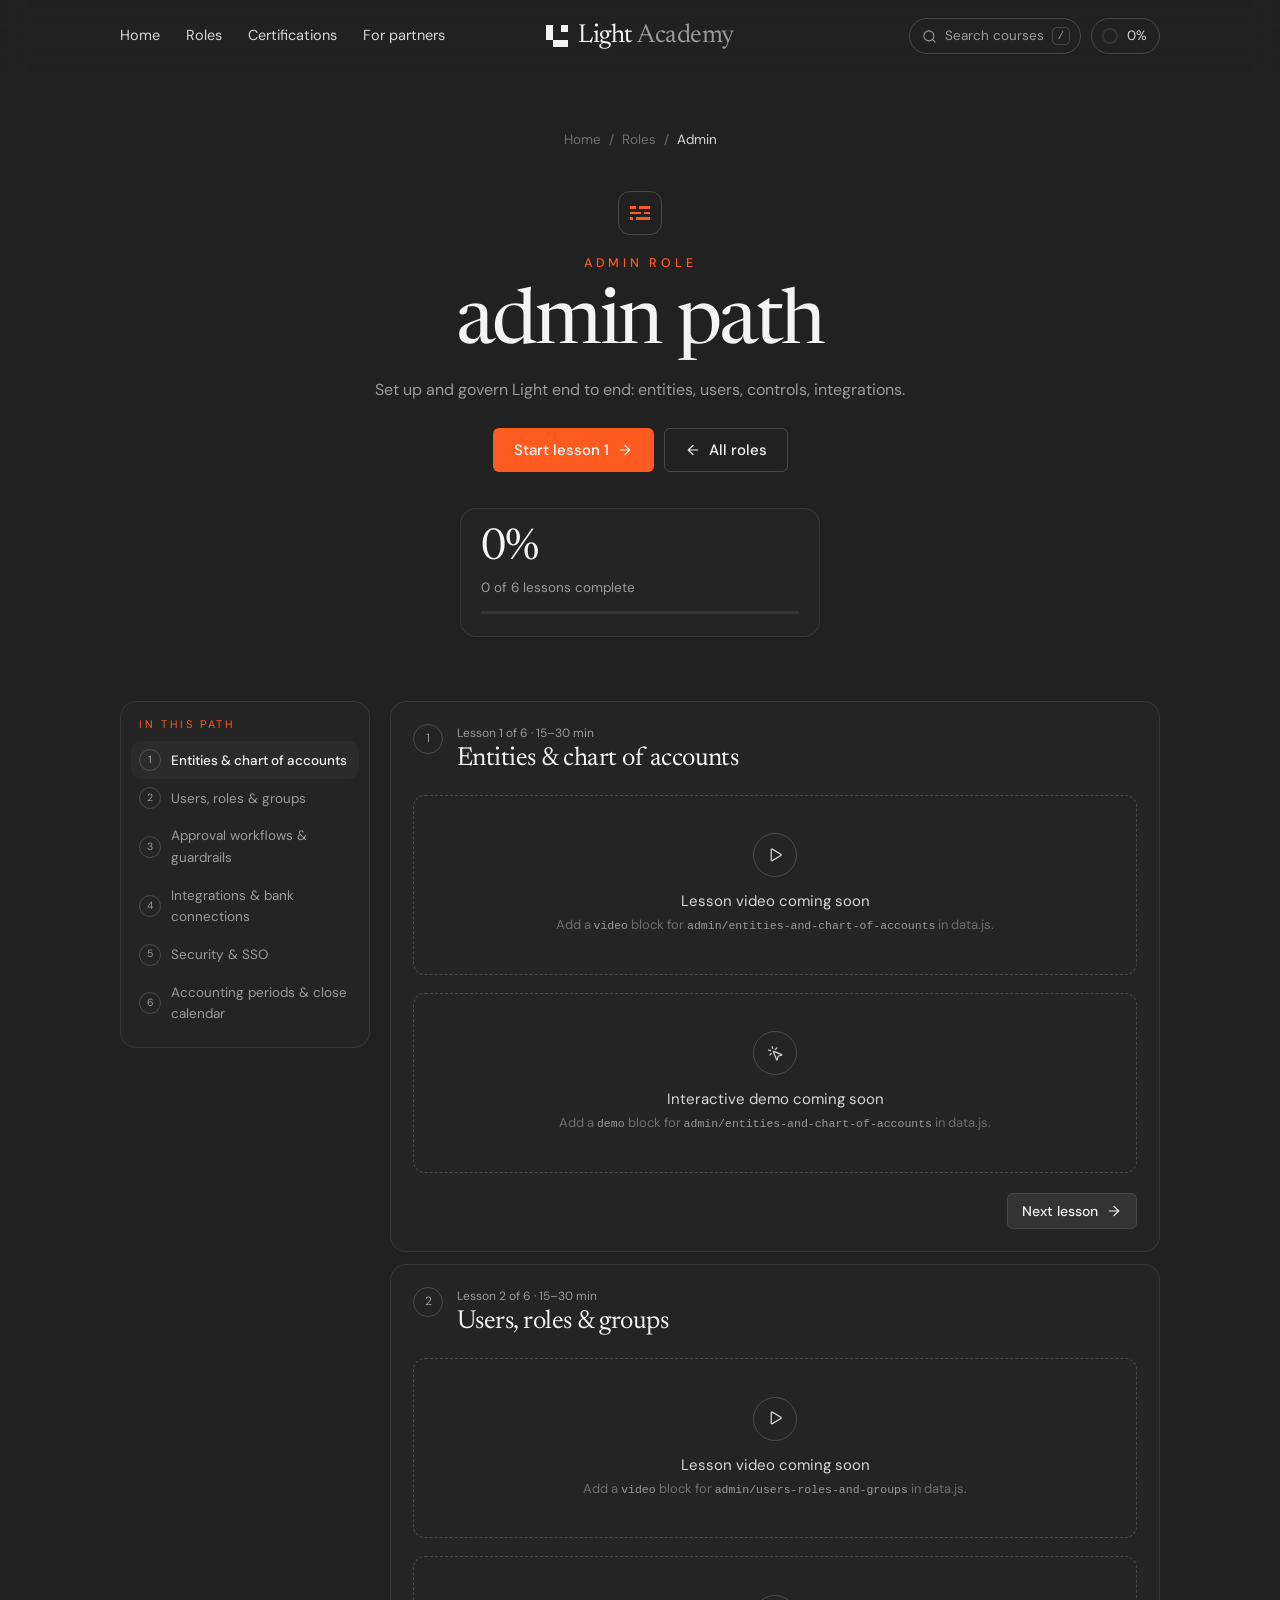
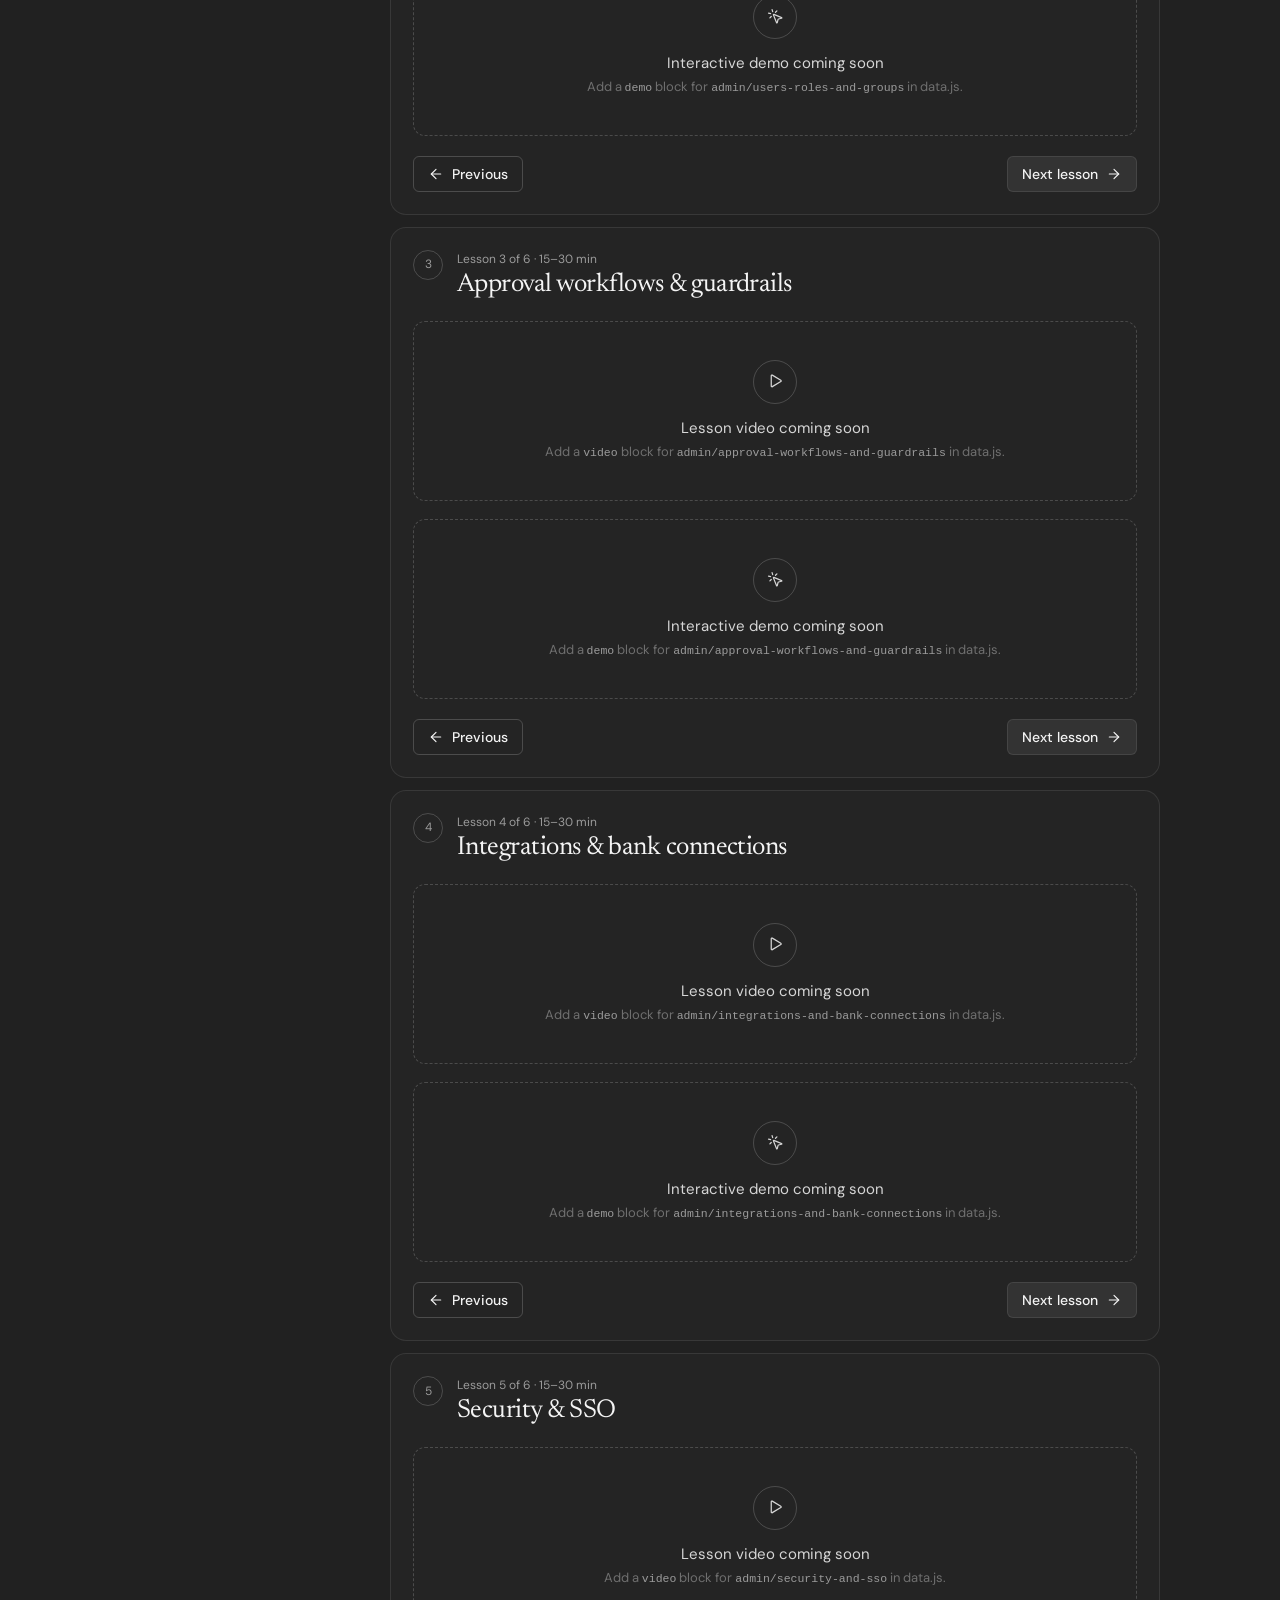
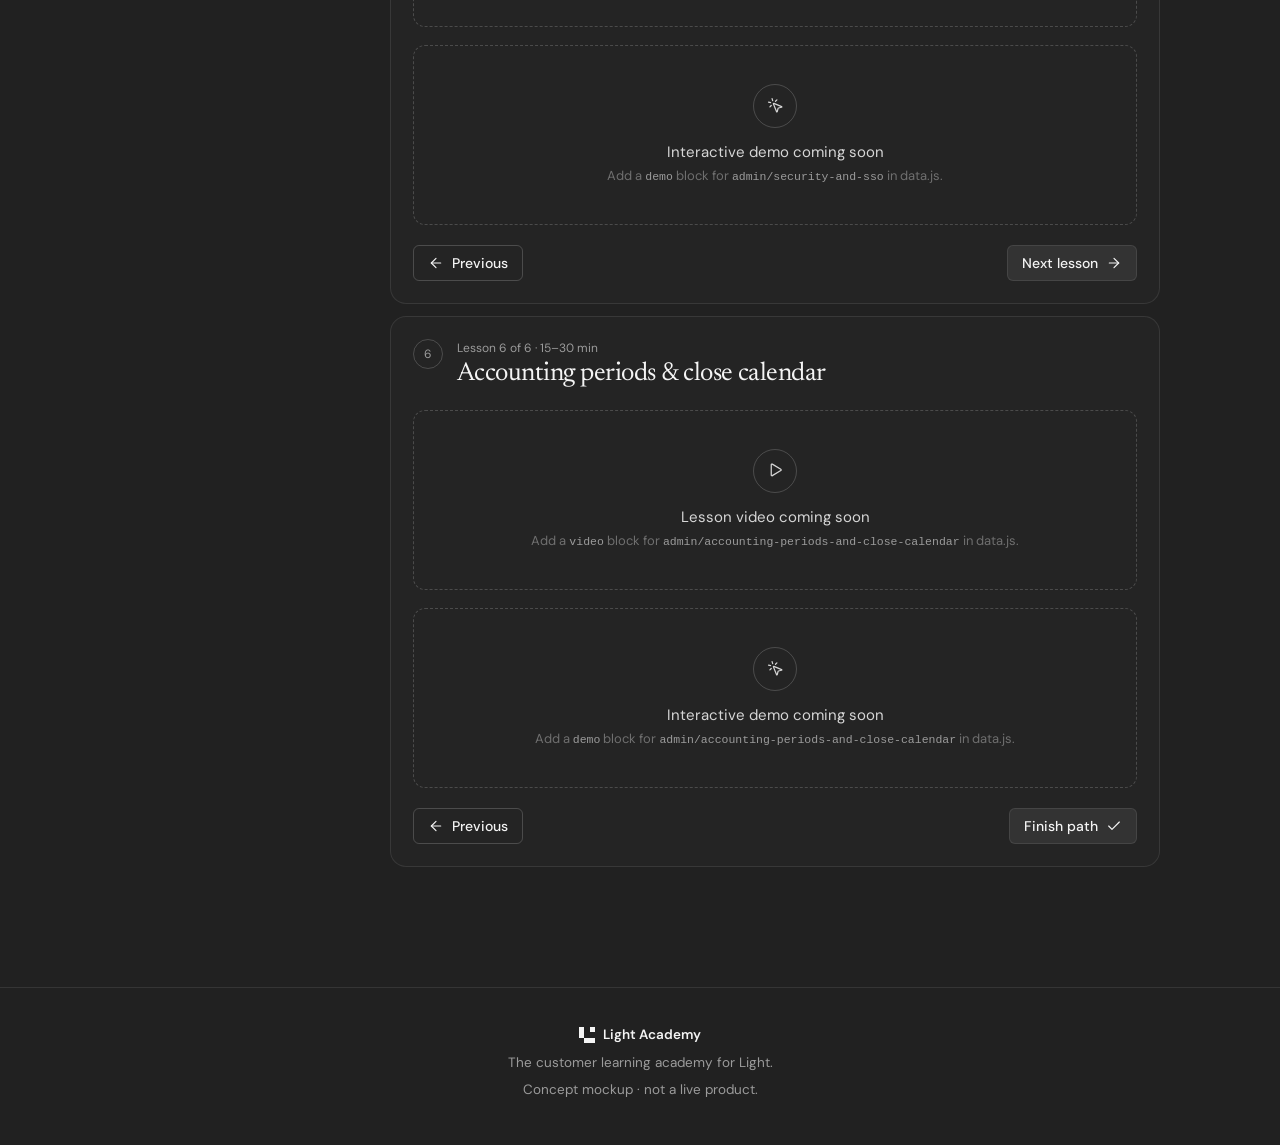
==== commit fffefb50: "Replace profile with a progress button, remove top banner Remove the profile avatar and sample learn" ====
--- a/paths/admin.html
+++ b/paths/admin.html
@@ -12,7 +12,6 @@
 <!-- Placeholder lesson page for the "admin" path. Replace with the real lesson page when it is ready. -->
 <body data-page="lesson" data-role="admin" data-base="../">
   <div class="scroll-progress" aria-hidden="true"><span></span></div>
-  <div class="concept-banner">Concept mockup · sample content.</div>
   <header class="site-header" id="site-header"></header>
   <main id="lesson-root"></main>
   <footer class="site-footer" id="site-footer"></footer>
--- a/assets/css/styles.css
+++ b/assets/css/styles.css
@@ -70,7 +70,6 @@
 /* ---------- Top bar ---------- */
 .scroll-progress { position: fixed; inset: 0 0 auto 0; height: 2px; z-index: 60; pointer-events: none; }
 .scroll-progress span { display: block; height: 100%; background: rgba(255, 255, 255, 0.55); transform: scaleX(0); transform-origin: left; }
-.concept-banner { padding: 8px 16px; text-align: center; background: #0d0d0d; color: var(--muted); font-size: 13px; }
 
 .site-header {
   position: sticky; top: 0; z-index: 50;
@@ -109,24 +108,45 @@
   padding: 3px 5px; border-radius: 5px; border: 1px solid var(--line-strong); color: var(--muted);
 }
 
-.avatar-wrap { position: relative; }
-.avatar {
-  width: 34px; height: 34px; border-radius: 50%; border: 1px solid var(--line-strong);
-  background: var(--surface-2); color: var(--ink); font-size: 11.5px; font-weight: 600;
-}
-.avatar-menu {
-  position: absolute; right: 0; top: calc(100% + 10px); width: 250px; padding: 14px;
+/* Progress button: a tiny ring that fills to the learner's percentage. */
+.progress-wrap { position: relative; }
+.progress-btn {
+  display: inline-flex; align-items: center; gap: 8px; height: 36px; padding: 0 12px 0 9px;
+  border: 1px solid var(--line-strong); border-radius: 999px; background: transparent;
+  color: var(--ink-2); font-size: 13.5px; font-variant-numeric: tabular-nums;
+  transition: transform 0.2s var(--ease), border-color 0.2s;
+}
+.progress-btn:hover { transform: scale(1.03); }
+.progress-wrap.open .progress-btn { border-color: rgba(255, 255, 255, 0.35); color: var(--ink); }
+.mini-ring { width: 18px; height: 18px; transform: rotate(-90deg); }
+.mini-ring circle { fill: none; stroke-width: 2.6; }
+.mr-track { stroke: var(--surface-3); }
+.mr-fill { stroke: var(--accent); stroke-linecap: round; transition: stroke-dashoffset 1.2s var(--ease) 0.3s; }
+
+.progress-menu {
+  position: absolute; right: 0; top: calc(100% + 10px); width: 300px; max-width: calc(100vw - 32px); padding: 16px;
   background: var(--surface); border: 1px solid var(--line-strong); border-radius: 14px;
-  box-shadow: 0 20px 40px -20px rgba(0, 0, 0, 0.8);
-  opacity: 0; transform: translateY(-4px); pointer-events: none; transition: opacity 0.18s, transform 0.2s var(--ease);
-}
-.avatar-wrap.open .avatar-menu { opacity: 1; transform: none; pointer-events: auto; }
-.avatar-name { margin: 0; font-weight: 600; }
-.avatar-meta { margin: 2px 0 10px; color: var(--muted); font-size: 13px; }
-.avatar-bar { height: 4px; border-radius: 9px; background: var(--surface-3); overflow: hidden; margin-bottom: 10px; }
-.avatar-bar span { display: block; height: 100%; background: var(--accent); border-radius: 9px; }
-.avatar-menu a { display: block; padding: 7px 0; font-size: 14px; color: var(--ink-2); }
-.avatar-menu a:hover { color: var(--ink); }
+  box-shadow: 0 24px 48px -24px rgba(0, 0, 0, 0.85);
+  opacity: 0; transform: translateY(-4px); pointer-events: none; transition: opacity 0.18s, transform 0.22s var(--ease);
+}
+.progress-wrap.open .progress-menu { opacity: 1; transform: none; pointer-events: auto; }
+.pm-label { margin: 0 0 12px; color: var(--accent); font-size: 10.5px; letter-spacing: 0.24em; text-transform: uppercase; }
+.pm-row { display: flex; align-items: baseline; justify-content: space-between; gap: 12px; }
+.pm-path { font-family: var(--font-display); font-size: 20px; letter-spacing: -0.01em; }
+.pm-pct { color: var(--ink-2); font-size: 13px; font-variant-numeric: tabular-nums; }
+.pm-bar { height: 3px; margin: 10px 0 8px; border-radius: 9px; background: var(--surface-3); overflow: hidden; }
+.pm-bar span { display: block; height: 100%; width: 0; border-radius: 9px; background: var(--accent); transition: width 0.8s var(--ease) 0.05s; }
+.progress-wrap.open .pm-bar span { width: var(--w); }
+.pm-meta { margin: 0 0 12px; color: var(--muted); font-size: 12.5px; }
+.pm-link {
+  display: flex; align-items: center; justify-content: space-between; gap: 12px; padding: 11px 0;
+  border-top: 1px solid var(--line); color: var(--ink-2); font-size: 14px;
+}
+.pm-link:hover { color: var(--ink); }
+.pm-link > span { min-width: 0; line-height: 1.4; }
+.pm-link svg { width: 15px; height: 15px; flex: none; color: var(--accent); transition: transform 0.2s var(--ease); }
+.pm-link:hover svg { transform: translateX(2px); }
+.pm-kicker { margin-right: 6px; color: var(--muted); }
 
 .nav-toggle { display: none; }
 
@@ -182,6 +202,17 @@
   font-family: var(--font-display); font-weight: 400;
   font-size: clamp(48px, 8vw, 92px); line-height: 1; letter-spacing: -0.03em;
 }
+.welcome-back {
+  display: inline-flex; align-items: center; gap: 10px; max-width: 100%; margin: 0 0 28px; padding: 8px 14px 8px 12px;
+  border: 1px solid var(--line-strong); border-radius: 999px; color: var(--ink-2); font-size: 14px;
+  animation: fade-up 0.6s var(--ease) both; transition: transform 0.2s var(--ease), border-color 0.2s;
+}
+.welcome-back[hidden] { display: none; }
+.welcome-back:hover { transform: scale(1.02); border-color: rgba(255, 255, 255, 0.3); }
+.welcome-back span:not(.welcome-dot) { overflow: hidden; text-overflow: ellipsis; white-space: nowrap; }
+.welcome-back strong { color: var(--ink); font-weight: 500; }
+.welcome-back svg { width: 15px; height: 15px; flex: none; color: var(--accent); }
+.welcome-dot { width: 7px; height: 7px; flex: none; border-radius: 50%; background: var(--accent); box-shadow: 0 0 0 3px rgba(255, 90, 31, 0.2); }
 .hero-title .word { display: inline-block; animation: fade-up 0.7s var(--ease) both; animation-delay: calc(var(--i, 0) * 0.06s); }
 .hero-title .accent em { font-style: italic; color: var(--accent); padding-right: 0.04em; }
 /* Underline sits under "our" only, so it starts from the "o". */
@@ -257,18 +288,18 @@
 .path-icon svg { width: 19px; height: 19px; }
 
 /* ---------- Role grid ---------- */
-.role-grid, .partner-grid, .cert-grid { display: grid; grid-template-columns: repeat(3, 1fr); column-gap: 40px; row-gap: 48px; }
+.role-grid, .partner-grid, .cert-grid { display: grid; grid-template-columns: repeat(3, 1fr); column-gap: 32px; row-gap: 36px; }
 .role-card, .partner-card, .cert-card {
   position: relative; display: flex; flex-direction: column; align-items: flex-start; text-align: left;
-  padding: 26px 0 0; border: 0; border-top: 1px solid var(--line-strong); border-radius: 0; background: none;
+  padding: 20px 0 0; border: 0; border-top: 1px solid var(--line-strong); border-radius: 0; background: none;
   transition: border-color 0.2s, opacity 0.6s var(--ease), translate 0.6s var(--ease);
 }
 .role-card.selected { border-top-color: var(--accent); box-shadow: inset 0 1px 0 var(--accent); }
-.role-card .tag { position: absolute; top: 26px; right: 0; color: var(--muted); font-size: 10.5px; letter-spacing: 0.22em; text-transform: uppercase; }
-.role-name, .partner-card h3, .cert-card h3 { margin: 18px 0 8px; font-family: var(--font-display); font-size: 26px; font-weight: 400; letter-spacing: -0.02em; line-height: 1.15; }
-.role-sub, .partner-card p, .cert-card p { margin: 0 0 18px; color: var(--muted); font-size: 14.5px; line-height: 1.55; }
-.role-foot { display: flex; justify-content: space-between; align-items: center; gap: 12px; width: 100%; margin-top: auto; color: var(--faint); font-size: 13.5px; }
-.role-view { font-size: 14.5px; }
+.role-card .tag { position: absolute; top: 20px; right: 0; color: var(--muted); font-size: 9.5px; letter-spacing: 0.2em; text-transform: uppercase; }
+.role-name, .partner-card h3, .cert-card h3 { margin: 14px 0 6px; font-family: var(--font-display); font-size: 22px; font-weight: 400; letter-spacing: -0.02em; line-height: 1.15; }
+.role-sub, .partner-card p, .cert-card p { margin: 0 0 14px; color: var(--muted); font-size: 13.5px; line-height: 1.55; }
+.role-foot { display: flex; justify-content: space-between; align-items: center; gap: 12px; width: 100%; margin-top: auto; color: var(--faint); font-size: 12.5px; }
+.role-view { font-size: 13.5px; }
 .role-card.selected .role-name { color: var(--ink); }
 
 /* ---------- Path panel ---------- */
@@ -314,24 +345,24 @@
 
 /* ---------- Partners ---------- */
 .partner-grid { margin-bottom: 56px; }
-.partner-card .text-link { margin-top: auto; }
+.partner-card .text-link { margin-top: auto; font-size: 13.5px; }
 .section-cta { display: flex; justify-content: center; }
 
 /* ---------- Pixel icons ---------- */
 .pixel-icon { display: block; width: auto; height: 20px; color: var(--accent); }
-.role-icon .pixel-icon, .cert-icon .pixel-icon, .partner-mark .pixel-icon, .step-icon .pixel-icon { height: 20px; }
+.role-icon .pixel-icon, .cert-icon .pixel-icon, .partner-mark .pixel-icon, .step-icon .pixel-icon { height: 16px; }
 .path-icon .pixel-icon { height: 16px; }
 .path-icon.lg .pixel-icon { height: 20px; }
 
 /* ---------- How it works: columns with thin dividers ---------- */
 .steps { display: grid; grid-template-columns: repeat(4, 1fr); border-top: 1px solid var(--line-strong); }
-.step { display: flex; flex-direction: column; align-items: flex-start; padding: 28px 28px 4px; border-left: 1px solid var(--line); }
+.step { display: flex; flex-direction: column; align-items: flex-start; padding: 22px 22px 2px; border-left: 1px solid var(--line); }
 .step:first-child { padding-left: 0; border-left: 0; }
 .step:last-child { padding-right: 0; }
-.step-icon { display: block; height: 20px; margin-bottom: 22px; }
-.step h3 { margin: 0 0 10px; font-family: var(--font-display); font-size: 24px; font-weight: 400; letter-spacing: -0.02em; line-height: 1.15; }
-.step p { margin: 0 0 18px; color: var(--muted); font-size: 14.5px; line-height: 1.6; }
-.step .text-link { margin-top: auto; }
+.step-icon { display: block; height: 16px; margin-bottom: 16px; }
+.step h3 { margin: 0 0 8px; font-family: var(--font-display); font-size: 21px; font-weight: 400; letter-spacing: -0.02em; line-height: 1.15; }
+.step p { margin: 0 0 14px; color: var(--muted); font-size: 13.5px; line-height: 1.6; }
+.step .text-link { margin-top: auto; font-size: 13.5px; }
 
 /* ---------- FAQ ---------- */
 .faq { max-width: 880px; }
@@ -607,7 +638,7 @@
   .header-actions { order: 2; gap: 8px; }
   .search-trigger { width: 36px; padding: 0; justify-content: center; }
   .search-trigger span, .search-trigger kbd { display: none; }
-  .avatar-wrap { order: 4; }
+  .progress-wrap { order: 4; }
 }
 
 @media (max-width: 620px) {
